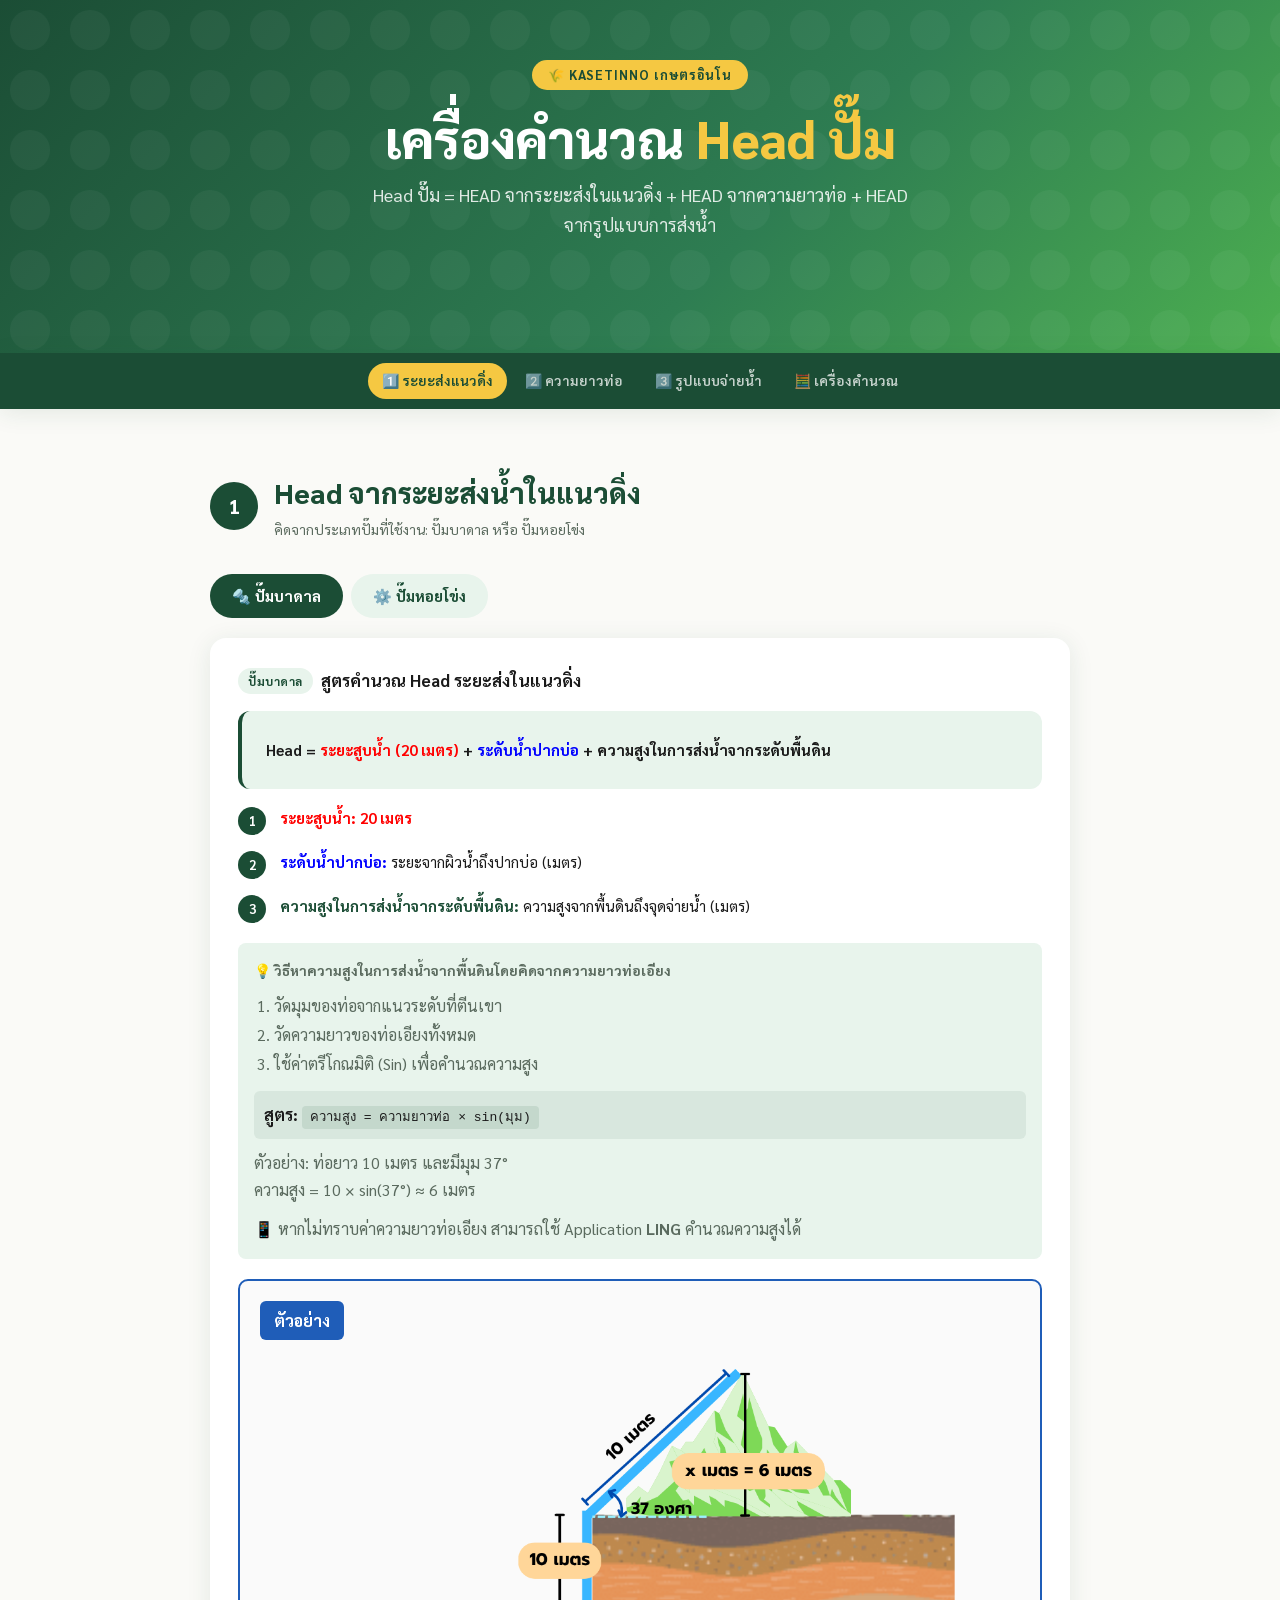
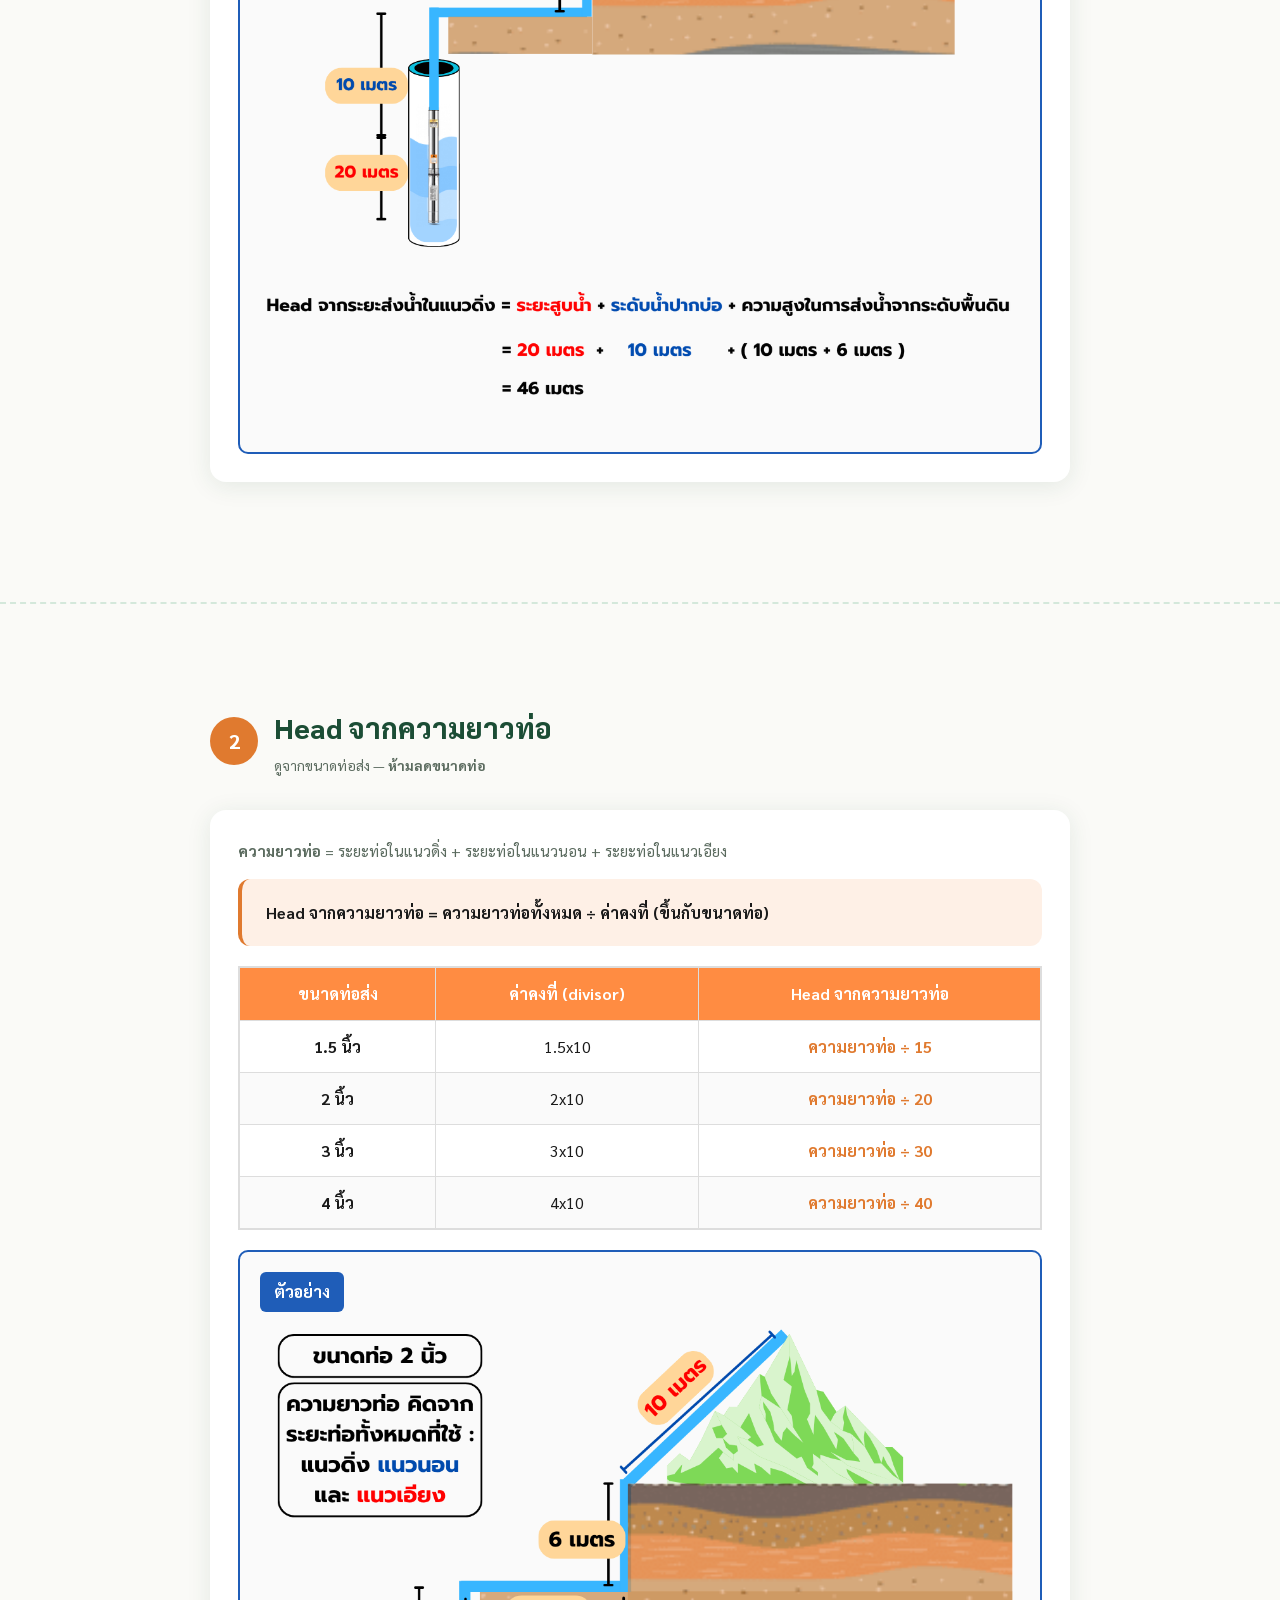
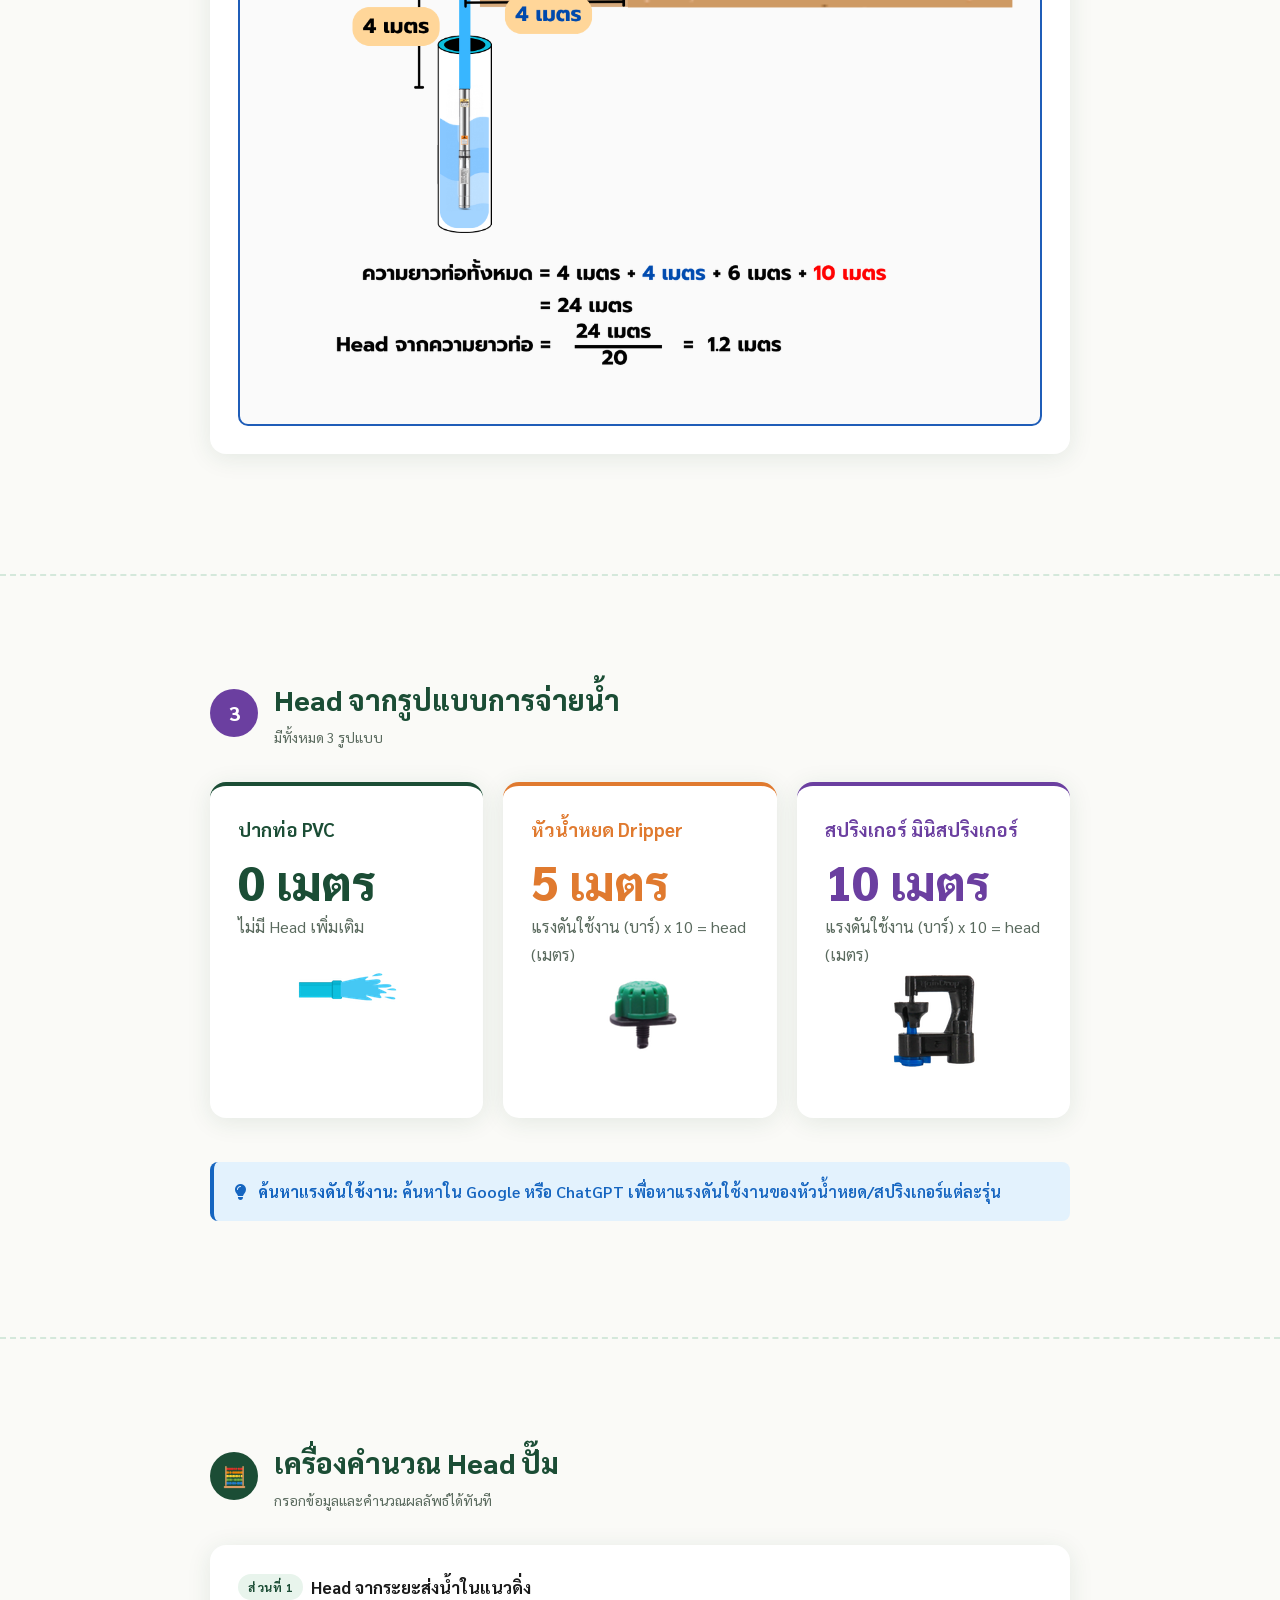
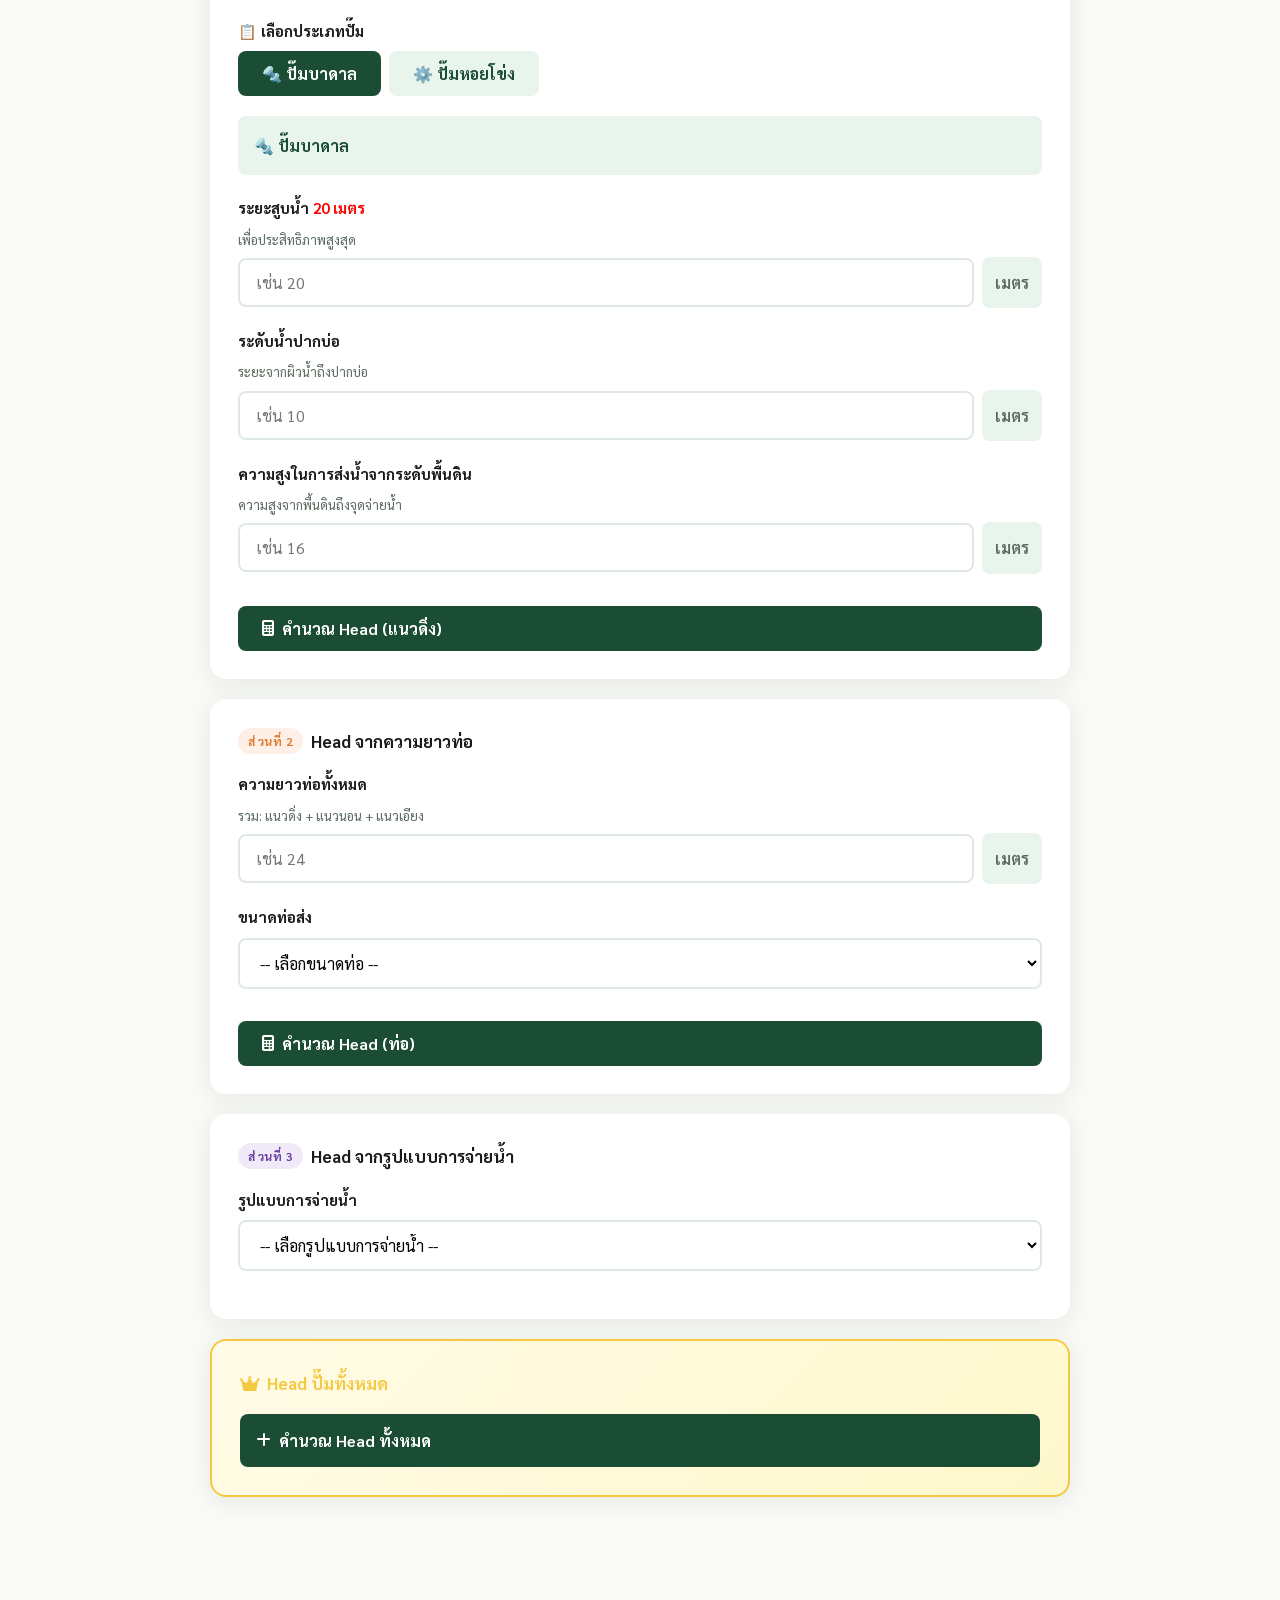
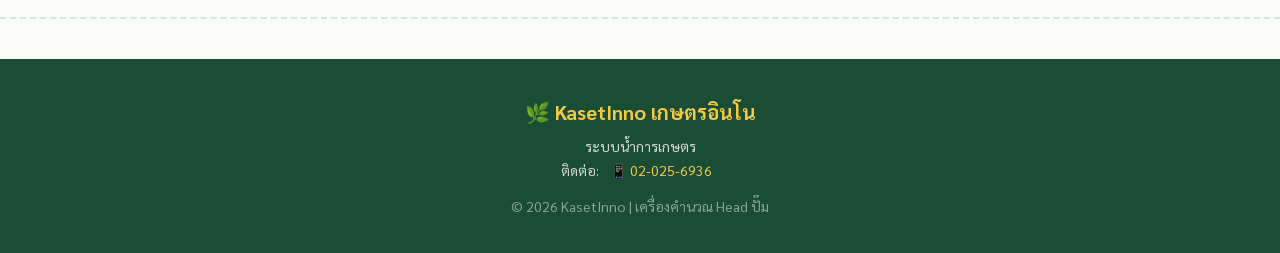
==== index.html @ b29a4514 "Summary" ====
<!DOCTYPE html>
<html lang="th">
<head>
    <meta charset="UTF-8">
    <meta name="viewport" content="width=device-width, initial-scale=1.0">
    <title>เครื่องคำนวณหา Head ปั๊ม | KasetInno</title>
    <link href="https://fonts.googleapis.com/css2?family=Sarabun:wght@300;400;600;700;800&display=swap" rel="stylesheet">
    <link rel="stylesheet" href="https://cdnjs.cloudflare.com/ajax/libs/font-awesome/6.4.0/css/all.min.css">
    <script src="https://cdnjs.cloudflare.com/ajax/libs/Chart.js/4.4.1/chart.umd.min.js"></script>
    <script>
// ── PUMP PERFORMANCE DATA (from Excel) ──
const PUMP_DATA = {
  // ── บาดาล (Borehole) ──
  "DC 1แรง 750W ใช้กับบ่อ 3 นิ้วขึ้นไป": {
    type: "borehole",
    price: 18600,
    power: "TC-3LDP5.5-65-72-750",
    po: "ท่อออก 1.5 นิ้ว",
    image: "./image/borehole/TC-3LDP5.5-65-72-750.png",
    panel: 2,
    box: 2,
    flow: [0.0, 1.5, 2.0, 2.8, 3.3, 3.7, 5.5],
    head: [65.0, 59.0, 55.0, 46.0, 41.0, 34.0, 0.0],
    parts: [
      { label: "ปั๊มน้ำบาดาล",       code: "KIISN-010100", qty: 1, unit: "เครื่อง", price: 7500 },
      { label: "แผงโซล่าเซลล์",       code: "KI0ZZ-00115",            qty: 2, unit: "แผง",    price: 3500 },
      { label: "กล่อง Control Box",    code: "KI0ZZ-00161",                qty: 1, unit: "กล่อง",  price: 4100 },
    ],
  },
  "DC 1.5แรง 1100W ใช้กับบ่อ 4 นิ้วขึ้นไป": {
    type: "borehole",
    price: 23100,
    power: "TC-4LDP15-55-72-1100",
    po: "ท่อออก 2 นิ้ว",
    image: "./image/borehole/TC-4LDP15-55-72-1100.png",
    panel: 3,
    box: 2,
    flow: [0.0, 1.8, 3.6, 5.2, 8.3, 10.0, 15.0],
    head: [55.0, 43.0, 37.0, 33.0, 25.0, 20.0, 0.0],
    parts: [
      { label: "ปั๊มน้ำบาดาล",       code: "KIISN-010102", qty: 1, unit: "เครื่อง", price: 8500 },
      { label: "แผงโซล่าเซลล์",       code: "KI0ZZ-00115",            qty: 3, unit: "แผง",    price: 3500 },
      { label: "กล่อง Control Box",    code: "KI0ZZ-00161",                qty: 1, unit: "กล่อง",  price: 4100 },
    ],
  },
  "DC 2แรง 1500W ใช้กับบ่อ 3 นิ้วขึ้นไป": {
    type: "borehole",
    price: 27100,
    power: "TC-3LDP7.5-78-110-1500",
    po: "ท่อออก 1.5 นิ้ว",
    image: "./image/borehole/TC-3LDP7.5-78-110-1500.png",
    panel: 4,
    box: 2,
    flow: [0.0, 3.0, 3.9, 4.8, 5.8, 7.0, 7.5],
    head: [78.0, 73.0, 68.0, 55.0, 39.0, 18.0, 0.0],
    parts: [
      { label: "ปั๊มน้ำบาดาล",       code: "KIISN-010101", qty: 1, unit: "เครื่อง", price: 9000 },
      { label: "แผงโซล่าเซลล์",       code: "KI0ZZ-00115",              qty: 4, unit: "แผง",    price: 3500 },
      { label: "กล่อง Control Box",    code: "KI0ZZ-00161",                  qty: 1, unit: "กล่อง",  price: 4100 },
    ],
  },
  "DC 2แรง 1500W ใช้กับบ่อ 4 นิ้วขึ้นไป": {
    type: "borehole",
    price: 27300,
    power: "TC-4LDP11.5-100-110-1500",
    po: "ท่อออก 2 นิ้ว",
    image: "./image/borehole/TC-4LDP11.5-100-110-1500.png",
    panel: 4,
    box: 2,
    flow: [0.0, 1.0, 2.0, 4.0, 6.0, 8.0, 9.5, 10.5, 11.5],
    head: [100.0, 96.0, 88.0, 72.0, 54.0, 34.0, 20.0, 9.0, 0.0],
    parts: [
      { label: "ปั๊มน้ำบาดาล",       code: "KIISN-010103", qty: 1, unit: "เครื่อง", price: 9200 },
      { label: "แผงโซล่าเซลล์",       code: "KI0ZZ-00115",               qty: 4, unit: "แผง",    price: 3500 },
      { label: "กล่อง Control Box",    code: "KI0ZZ-00161",                   qty: 1, unit: "กล่อง",  price: 4100 },
    ],
  },
  "AC/DC 1.5แรง 1100W ใช้กับบ่อ 4 นิ้วขึ้นไป": {
    type: "borehole",
    price: 30750,
    power: "TC-4LPY15-55-110-1100P",
    po: "ท่อออก 2 นิ้ว",
    image: "./image/borehole/TC-4LPY15-55-110-1100P.png",
    panel: 4,
    box: 3.5,
    flow: [0.0, 3.0, 6.0, 8.0, 9.0, 12.0, 15.0],
    head: [55.0, 46.0, 37.0, 31.0, 27.0, 15.0, 0.0],
    parts: [
      { label: "ปั๊มน้ำบาดาล",       code: "KIISN-010105", qty: 1, unit: "เครื่อง", price: 11500 },
      { label: "แผงโซล่าเซลล์",       code: "KI0ZZ-00115",              qty: 4, unit: "แผง",    price: 3500 },
      { label: "กล่อง Control Box",    code: "KI0ZZ-00162",             qty: 1, unit: "กล่อง",  price: 5250 },
    ],
  },
  "AC/DC 2แรง 1500W ใช้กับบ่อ 3 นิ้วขึ้นไป": {
    type: "borehole",
    price: 34000,
    power: "TC-3LPY7.5-78-150-1500P",
    po: "ท่อออก 1.5 นิ้ว",
    image: "./image/borehole/TC-3LPY7.5-78-150-1500P.png",
    panel: 5,
    box: 3.1,
    flow: [0.0, 2.0, 3.0, 4.0, 5.0, 6.0, 7.5],
    head: [78.0, 75.0, 73.0, 68.0, 58.0, 41.0, 0.0],
    parts: [
      { label: "ปั๊มน้ำบาดาล",       code: "KIISN-010104", qty: 1, unit: "เครื่อง", price: 11000 },
      { label: "แผงโซล่าเซลล์",       code: "KI0ZZ-00115",               qty: 5, unit: "แผง",    price: 3500 },
      { label: "กล่อง Control Box",    code: "KI0ZZ-00164",             qty: 1, unit: "กล่อง",  price: 5500 },
    ],
  },
  "AC/DC 2แรง 1500W ใช้กับบ่อ 4 นิ้วขึ้นไป": {
    type: "borehole",
    price: 35500,
    power: "TC-4LPY11.5-100-150-1500P",
    po: "ท่อออก 2 นิ้ว",
    image: "./image/borehole/TC-4LPY11.5-100-150-1500P.png",
    panel: 5,
    box: 3.1,
    flow: [0.0, 2.0, 4.0, 6.0, 8.0, 10.0, 11.5],
    head: [100.0, 90.0, 75.0, 59.0, 42.0, 22.0, 0.0],
    parts: [
      { label: "ปั๊มน้ำบาดาล",       code: "KIISN-010106", qty: 1, unit: "เครื่อง", price: 12500 },
      { label: "แผงโซล่าเซลล์",       code: "KI0ZZ-00115",                 qty: 5, unit: "แผง",    price: 3500 },
      { label: "กล่อง Control Box",    code: "KI0ZZ-00164",               qty: 1, unit: "กล่อง",  price: 5500 },
    ],
  },
  "AC/DC 3แรง 2200W ใช้กับบ่อ 4 นิ้วขึ้นไป": {
    type: "borehole",
    price: 48500,
    power: "TC-4LPY10-204-200-2200",
    po: "ท่อออก 2 นิ้ว",
    image: "./image/borehole/TC-4LPY10-204-200-2200.png",
    panel: 8,
    box: 3.1,
    flow: [0.0, 2.0, 4.0, 5.0, 6.0, 8.0, 10.0],
    head: [204.0, 163.0, 116.0, 102.0, 84.0, 47.0, 0.0],
    parts: [
      { label: "ปั๊มน้ำบาดาล",       code: "KIISN-010108", qty: 1, unit: "เครื่อง", price: 15000 },
      { label: "แผงโซล่าเซลล์",       code: "KI0ZZ-00115",              qty: 8, unit: "แผง",    price: 3500 },
      { label: "กล่อง Control Box",    code: "KI0ZZ-00164",            qty: 1, unit: "กล่อง",  price: 5500 },
    ],
  },
  "AC/DC 5.3แรง 4000W ใช้กับบ่อ 4 นิ้วขึ้นไป": {
    type: "borehole",
    price: 69200,
    power: "TC-4LPY15-175-500-4000",
    po: "ท่อออก 2 นิ้ว",
    image: "./image/borehole/TC-4LPY15-175-500-4000.png",
    panel: 12,
    box: 4,
    flow: [0.0, 4.0, 6.4, 8.5, 11.0, 12.5, 15.0],
    head: [175.0, 158.0, 142.0, 112.0, 86.0, 66.0, 0.0],
    parts: [
      { label: "ปั๊มน้ำบาดาล",       code: "KIISN-010109", qty: 1, unit: "เครื่อง", price: 21000 },
      { label: "แผงโซล่าเซลล์",       code: "KI0ZZ-00115",              qty: 12, unit: "แผง",   price: 3500 },
      { label: "กล่อง Control Box",    code: "KI0ZZ-00165",                  qty: 1,  unit: "กล่อง", price: 6200 },
    ],
  },
  "AC/DC 3แรง 2200W ใช้กับบ่อ 4 นิ้วขึ้นไป (2200P)": {
    type: "borehole",
    price: 47000,
    power: "TC-4LPY17-95-200-2200P",
    po: "ท่อออก 2 นิ้ว",
    image: "./image/borehole/TC-4LPY17-95-200-2200P.png",
    panel: 8,
    box: 3.1,
    flow: [0.0, 4.0, 6.0, 8.0, 12.0, 14.0, 17.0],
    head: [95.0, 78.0, 70.0, 59.0, 35.0, 22.0, 0.0],
    parts: [
      { label: "ปั๊มน้ำบาดาล",       code: "KIISN-010107", qty: 1, unit: "เครื่อง", price: 13500 },
      { label: "แผงโซล่าเซลล์",       code: "KI0ZZ-00115",              qty: 8, unit: "แผง",    price: 3500 },
      { label: "กล่อง Control Box",    code: "KI0ZZ-00164",            qty: 1, unit: "กล่อง",  price: 5500 },
    ],
  },
  "AC/DC 5.3แรง 4000W ใช้กับบ่อ 4 นิ้วขึ้นไป (4000-26)": {
    type: "borehole",
    price: 67200,
    power: "TC-4LPY26-86-500-4000",
    po: "ท่อออก 2 นิ้ว",
    image: "./image/borehole/TC-4LPY26-86-500-4000.png",
    panel: 12,
    box: 4,
    flow: [0.0, 4.0, 8.0, 12.0, 15.0, 21.0, 26.0],
    head: [86.0, 82.0, 78.0, 72.0, 60.0, 33.0, 0.0],
    parts: [
      { label: "ปั๊มน้ำบาดาล",       code: "KIISN-010110", qty: 1,  unit: "เครื่อง", price: 19000 },
      { label: "แผงโซล่าเซลล์",       code: "KI0ZZ-00115",             qty: 12, unit: "แผง",    price: 3500 },
      { label: "กล่อง Control Box",    code: "KI0ZZ-00165",                 qty: 1,  unit: "กล่อง",  price: 6200 },
    ],
  },
  "AC/DC 3แรง 2200W ใช้กับบ่อ 6 นิ้วขึ้นไป": {
    type: "borehole",
    price: 50500,
    power: "TC-6LPY38-55-200-2200",
    po: "ท่อออก 3 นิ้ว",
    image: "./image/borehole/TC-6LPY38-55-200-2200.png",
    panel: 8,
    box: 3.1,
    flow: [0.0, 5.0, 10.0, 15.0, 20.0, 25.0, 30.0, 35.0, 38.0],
    head: [55.0, 53.5, 50.0, 45.0, 39.0, 30.0, 20.0, 8.0, 0.0],
    parts: [
      { label: "ปั๊มน้ำบาดาล",       code: "KIISN-010111", qty: 1, unit: "เครื่อง", price: 17000 },
      { label: "แผงโซล่าเซลล์",       code: "KI0ZZ-00115",             qty: 8, unit: "แผง",    price: 3500 },
      { label: "กล่อง Control Box",    code: "KI0ZZ-00164",           qty: 1, unit: "กล่อง",  price: 5500 },
    ],
  },
  // ── หอยโข่ง (Centrifugal) ──
  "DC 1แรง 750W": {
    type: "centrifugal",
    price: 20600,
    power: "TC-AC21-14-72-750",
    po: "ท่อดูด/ท่อส่ง 2 นิ้ว",
    image: "./image/centri/TC-AC21-14-72-750.png",
    panel: 2,
    box: 2,
    flow: [0.0, 5.0, 8.0, 12.0, 16.0, 20.0, 21.0],
    head: [14.0, 12.0, 11.0, 10.0, 9.0, 7.0, 0.0],
    parts: [
      { label: "ปั๊มหอยโข่ง",        code: "KIISN-010200", qty: 1, unit: "เครื่อง", price: 9500 },
      { label: "แผงโซล่าเซลล์",       code: "KI0ZZ-00115",         qty: 2, unit: "แผง",    price: 3500 },
      { label: "กล่อง Control Box",    code: "KI0ZZ-00161",             qty: 1, unit: "กล่อง",  price: 4100 },
    ],
  },
  "DC 1.5แรง 1100W": {
    type: "centrifugal",
    price: 24600,
    power: "TC-AC26-15-72-1100",
    po: "ท่อดูด/ท่อส่ง 2 นิ้ว",
    image: "./image/centri/TC-AC26-15-72-1100.png",
    panel: 3,
    box: 2,
    flow: [0.0, 4.0, 8.0, 12.0, 16.0, 20.0, 23.0, 25.0, 26.0],
    head: [15.0, 14.0, 12.5, 10.5, 8.0, 5.0, 2.5, 0.8, 0.0],
    parts: [
      { label: "ปั๊มหอยโข่ง",        code: "KIISN-010201", qty: 1, unit: "เครื่อง", price: 10000 },
      { label: "แผงโซล่าเซลล์",       code: "KI0ZZ-00115",          qty: 3, unit: "แผง",    price: 3500 },
      { label: "กล่อง Control Box",    code: "KI0ZZ-00161",              qty: 1, unit: "กล่อง",  price: 4100 },
    ],
  },
  "DC 2แรง 1500W": {
    type: "centrifugal",
    price: 29100,
    power: "TC-AC48-17-110-1500",
    po: "ท่อดูด/ท่อส่ง 3 นิ้ว",
    image: "./image/centri/TC-AC48-17-110-1500.png",
    panel: 4,
    box: 2,
    flow: [0.0, 9.0, 20.0, 30.0, 40.0, 44.0, 48.0],
    head: [17.0, 16.0, 13.0, 11.0, 8.0, 3.0, 0.0],
    parts: [
      { label: "ปั๊มหอยโข่ง",        code: "KIISN-010202", qty: 1, unit: "เครื่อง", price: 11000 },
      { label: "แผงโซล่าเซลล์",       code: "KI0ZZ-00115",           qty: 4, unit: "แผง",    price: 3500 },
      { label: "กล่อง Control Box",    code: "KI0ZZ-00161",               qty: 1, unit: "กล่อง",  price: 4100 },
    ],
  },
  "AC/DC 1แรง 750W": {
    type: "centrifugal",
    price: 27750,
    power: "TC-AC21-14-110-750-AD",
    po: "ท่อดูด/ท่อส่ง 2 นิ้ว",
    image: "./image/centri/TC-AC21-14-110-750-AD.png",
    panel: 3,
    box: 3.5,
    flow: [0.0, 6.0, 13.0, 15.0, 18.0, 20.0, 21.0],
    head: [14.0, 13.0, 12.0, 10.0, 8.0, 6.0, 0.0],
    parts: [
      { label: "ปั๊มหอยโข่ง",        code: "KIISN-010203", qty: 1, unit: "เครื่อง", price: 12000 },
      { label: "แผงโซล่าเซลล์",       code: "KI0ZZ-00115",             qty: 3, unit: "แผง",    price: 3500 },
      { label: "กล่อง Control Box",    code: "KI0ZZ-00162",            qty: 1, unit: "กล่อง",  price: 5250 },
    ],
  },
  "AC/DC 1.5แรง 1100W": {
    type: "centrifugal",
    price: 32250,
    power: "TC-AC30-16-110-1100-AD",
    po: "ท่อดูด/ท่อส่ง 2 นิ้ว",
    image: "./image/centri/TC-AC30-16-110-1100-AD.png",
    panel: 4,
    box: 3.5,
    flow: [0.0, 6.0, 9.0, 12.0, 18.0, 24.0, 30.0],
    head: [16.0, 15.0, 14.0, 13.0, 12.0, 8.0, 2.5],
    parts: [
      { label: "ปั๊มหอยโข่ง",        code: "KIISN-010204", qty: 1, unit: "เครื่อง", price: 13000 },
      { label: "แผงโซล่าเซลล์",       code: "KI0ZZ-00115",              qty: 4, unit: "แผง",    price: 3500 },
      { label: "กล่อง Control Box",    code: "KI0ZZ-00162",             qty: 1, unit: "กล่อง",  price: 5250 },
    ],
  },
  "AC/DC 2แรง 1500W": {
    type: "centrifugal",
    price: 36500,
    power: "TC-AC56-17-150-1500-AD",
    po: "ท่อดูด/ท่อส่ง 3 นิ้ว",
    image: "./image/centri/TC-AC56-17-110-1500-AD.png",
    panel: 5,
    box: 3.1,
    flow: [0.0, 10.0, 20.0, 30.0, 40.0, 50.0, 56.0],
    head: [17.0, 16.0, 13.5, 11.0, 8.8, 6.0, 0.0],
    parts: [
      { label: "ปั๊มหอยโข่ง",        code: "KIISN-010205", qty: 1, unit: "เครื่อง", price: 13500 },
      { label: "แผงโซล่าเซลล์",       code: "KI0ZZ-00115",              qty: 5, unit: "แผง",    price: 3500 },
      { label: "กล่อง Control Box",    code: "KI0ZZ-00164",            qty: 1, unit: "กล่อง",  price: 5500 },
    ],
  },
};

</script>
    <script>
// Helper: map numeric box value to display label
function boxLabel(val) {
  if (val === 3.5) return "3 (PV 5 เมตร)";
  if (val === 3.1) return "3 (PV 10 เมตร)";
  return String(val);
}

// State management
let state = {
  pumpType: "borehole",
  verticalHead: 0,
  pipeHead: 0,
  deliveryHead: 0,
  deliveryType: "",
};

// Switch pump type function
function switchPump(type, btn) {
  document
    .querySelectorAll(".pump-content")
    .forEach((el) => el.classList.remove("active"));
  document
    .querySelectorAll(".pump-tab")
    .forEach((el) => el.classList.remove("active"));
  document.getElementById("pump-" + type).classList.add("active");
  btn.classList.add("active");
}

// Select pump type for calculator
function selectPumpType(type) {
  state.pumpType = type;

  // Update button states
  if (type === "borehole") {
    document.getElementById("btn-borehole").classList.add("btn-primary");
    document.getElementById("btn-borehole").classList.remove("btn-secondary");
    document.getElementById("btn-centrifugal").classList.remove("btn-primary");
    document.getElementById("btn-centrifugal").classList.add("btn-secondary");
    document.getElementById("calc-borehole").classList.add("active");
    document.getElementById("calc-centrifugal").classList.remove("active");
  } else {
    document.getElementById("btn-centrifugal").classList.add("btn-primary");
    document
      .getElementById("btn-centrifugal")
      .classList.remove("btn-secondary");
    document.getElementById("btn-borehole").classList.remove("btn-primary");
    document.getElementById("btn-borehole").classList.add("btn-secondary");
    document.getElementById("calc-centrifugal").classList.add("active");
    document.getElementById("calc-borehole").classList.remove("active");
  }
}

// Calculate borehole head
function calculateBorehead() {
  const depth = parseFloat(document.getElementById("bore-depth").value) || 0;
  const waterLevel =
    parseFloat(document.getElementById("bore-water-level").value) || 0;
  const deliveryHeight =
    parseFloat(document.getElementById("bore-delivery-height").value) || 0;

  const head = depth + waterLevel + deliveryHeight;
  state.verticalHead = head;

  document.getElementById("bore-result").style.display = "block";
  document.getElementById("bore-result-value").textContent = head.toFixed(2);
  document.getElementById("bore-calc-show").innerHTML =
    `<span class="fval">${depth}</span> + <span class="fval">${waterLevel}</span> + <span class="fval">${deliveryHeight}</span> = <span class="fval result">${head.toFixed(2)} ม.</span>`;

  scrollToElement("bore-result");
}

// Calculate centrifugal head
function calculateCenthead() {
  const suctionDepth =
    parseFloat(document.getElementById("cent-suction-depth").value) || 0;
  const deliveryHeight =
    parseFloat(document.getElementById("cent-delivery-height").value) || 0;

  const head = suctionDepth + deliveryHeight;
  state.verticalHead = head;

  document.getElementById("cent-result").style.display = "block";
  document.getElementById("cent-result-value").textContent = head.toFixed(2);
  document.getElementById("cent-calc-show").innerHTML =
    `<span class="fval">${suctionDepth}</span> + <span class="fval">${deliveryHeight}</span> = <span class="fval result">${head.toFixed(2)} ม.</span>`;

  scrollToElement("cent-result");
}

// Calculate pipe head
function calculatePipeHead() {
  const length = parseFloat(document.getElementById("pipe-length").value) || 0;
  const size = document.getElementById("pipe-size").value;

  if (!size) {
    alert("⚠️ โปรดเลือกขนาดท่อก่อน");
    return;
  }

  const divisors = { 1.5: 15, 2: 20, 3: 30, 4: 40 };
  const divisor = divisors[size];
  const head = length / divisor;
  state.pipeHead = head;

  document.getElementById("pipe-result").style.display = "block";
  document.getElementById("pipe-result-value").textContent = head.toFixed(2);
  document.getElementById("pipe-calc-show").innerHTML =
    `<span class="fval orange">${length}</span> ÷ <span class="fval orange">${divisor}</span> = <span class="fval result orange">${head.toFixed(2)} ม.</span>`;

  scrollToElement("pipe-result");
}

// Update delivery head input visibility
function updateDeliveryHead() {
  const type = document.getElementById("delivery-type").value;
  const input = document.getElementById("pressure-input");
  const result = document.getElementById("delivery-result");

  state.deliveryType = type;

  if (type === "0") {
    state.deliveryHead = 0;
    input.style.display = "none";
    result.style.display = "none";
  } else if (type === "manual" || type === "sprinkler") {
    input.style.display = "block";
    result.style.display = "none";
  }
}

// Calculate delivery head
function calculateDeliveryHead() {
  const pressure =
    parseFloat(document.getElementById("delivery-pressure").value) || 0;
  const head = pressure * 10;
  state.deliveryHead = head;

  document.getElementById("delivery-result").style.display = "block";
  document.getElementById("delivery-result-value").textContent =
    head.toFixed(2);
  document.getElementById("delivery-calc-show").innerHTML =
    `<span class="fval purple">${pressure}</span> บาร์ × <span class="fval purple">10</span> = <span class="fval result purple">${head.toFixed(2)} ม.</span>`;

  scrollToElement("delivery-result");
}

// Calculate total head
function calculateTotalHead() {
  const vertical = state.verticalHead || 0;
  const pipe = state.pipeHead || 0;
  const delivery = state.deliveryHead || 0;
  const total = vertical + pipe + delivery;
  const recommended = (total * 1.43).toFixed(2); // 70% rule

  document.getElementById("total-result").style.display = "block";
  document.getElementById("summary-vertical").textContent =
    vertical.toFixed(2) + " ม.";
  document.getElementById("summary-pipe").textContent = pipe.toFixed(2) + " ม.";
  document.getElementById("summary-delivery").textContent =
    delivery.toFixed(2) + " ม.";
  document.getElementById("summary-total").textContent = total.toFixed(2);
  document.getElementById("recommended-head").textContent = recommended;

  renderPumpCards(total);
  document.getElementById("pump-select-card").style.display = "block";
  scrollToElement("total-result");
}

// Render pump selection cards — only show pumps matching the selected type AND whose Head Max >= totalHead
function renderPumpCards(totalHead) {
  const grid = document.getElementById("pump-cards-grid");
  grid.innerHTML = "";

  // Hide chart and result until a card is picked
  document.getElementById("pump-curve-canvas-wrapper").style.display = "none";
  document.getElementById("pump-flow-result").style.display = "none";
  document.getElementById("pump-info-panel").style.display = "none";
  if (pumpChart) {
    pumpChart.destroy();
    pumpChart = null;
  }
  state.selectedPump = null;

  const activeType = state.pumpType; // 'borehole' or 'centrifugal'
  const typeLabel =
    activeType === "borehole" ? "🔩 ปั๊มบาดาล" : "⚙️ ปั๊มหอยโข่ง";



  let count = 0;
  Object.entries(PUMP_DATA).forEach(([name, data]) => {
    if (data.type !== activeType) return; // wrong pump type — skip
    const maxHead = Math.max(...data.head);
    if (maxHead < totalHead) return; // can't handle the head — skip

    const maxFlow = Math.max(...data.flow);
    const estimatedFlow = getFlowAtHead(name, totalHead);
    const price = data.price;
    const power = data.power;
    const po = data.po;
    count++;

    const card = document.createElement("div");
    card.className = "pump-model-card";
    card.dataset.pump = name;
    card.innerHTML = `
                    <img class="pump-card-img" src="${data.image}" alt="${name}" onerror="this.src='data:image/svg+xml,%3Csvg xmlns=\'http://www.w3.org/2000/svg\' width=\'100\' height=\'80\'%3E%3Crect fill=\'%23f5f9f6\' width=\'100%25\' height=\'100%25\'/%3E%3Ctext x=\'50%25\' y=\'55%25\' text-anchor=\'middle\' fill=\'%23aaa\' font-size=\'11\'%3Eไม่พบรูป%3C/text%3E%3C/svg%3E'">
                    <div class="pump-card-name">${name}</div>
                    <div class="pump-card-stats">
                        <div class="pump-card-stat">
                            <span>รหัส</span>
                            <strong>${power}</strong>
                        </div>
                        <div class="pump-card-stat">
                            <span>รูปแบบท่อ</span>
                            <strong>${po}</strong>
                        </div>
                        <div class="pump-card-stat">
                            <span>แผงโซล่าเซลล์</span>
                            <strong>${data.panel} แผง</strong>
                        </div>
                        <div class="pump-card-stat">
                            <span>กล่อง Control Box</span>
                            <strong>เบอร์ ${boxLabel(data.box)}</strong>
                        </div>
                    </div>
                    <div class="pump-card-flow-badge">
                        ≈ ${estimatedFlow !== null ? estimatedFlow.toFixed(2) + " ม³(คิว)/ชม" : "-"}
                    </div>
                    <div class="pump-card-flow-badge-orange">
                        ${Number(price).toLocaleString('en-US')} บาท
                    </div>
                `;
    card.addEventListener("click", () => selectPumpCard(name, card));
    grid.appendChild(card);
  });

  if (count === 0) {
    const warn = document.createElement("p");
    warn.style.cssText =
      "color:var(--orange);font-weight:700;font-size:14px;grid-column:1/-1;";
    warn.textContent = `⚠️ ไม่มีปั๊ม${typeLabel}ในรายการที่รองรับ Head ${totalHead.toFixed(1)} เมตรได้`;
    grid.appendChild(warn);
  }
}

// Scroll helper
function scrollToElement(id) {
  setTimeout(() => {
    document
      .getElementById(id)
      .scrollIntoView({ behavior: "smooth", block: "center" });
  }, 100);
}

// Sticky nav highlighting
window.addEventListener("scroll", () => {
  const sections = ["part1", "part2", "part3", "calculator"];
  let currentSection = sections[0];

  sections.forEach((section) => {
    const elem = document.getElementById(section);
    if (elem && window.scrollY >= elem.offsetTop - 200) {
      currentSection = section;
    }
  });

  document.querySelectorAll(".nav-link").forEach((link) => {
    link.classList.remove("active");
    if (link.dataset.section === currentSection) {
      link.classList.add("active");
    }
  });
});

// Initialize
document.addEventListener("DOMContentLoaded", () => {
  selectPumpType("borehole");
});

// ── PUMP CURVE LOGIC ──
let pumpChart = null;

// Linear interpolation between two points
function interpolate(x0, y0, x1, y1, x) {
  if (x1 === x0) return y0;
  return y0 + ((y1 - y0) * (x - x0)) / (x1 - x0);
}

// Given a head value, find the corresponding flow on the pump curve
function getFlowAtHead(pumpName, targetHead) {
  const data = PUMP_DATA[pumpName];
  if (!data) return null;
  const heads = data.head;
  const flows = data.flow;
  const maxHead = Math.max(...heads);
  if (targetHead > maxHead) return null;
  if (targetHead <= 0) return Math.max(...flows);
  for (let i = 0; i < heads.length - 1; i++) {
    const h0 = heads[i],
      h1 = heads[i + 1];
    if (targetHead <= h0 && targetHead >= h1) {
      return interpolate(h0, flows[i], h1, flows[i + 1], targetHead);
    }
  }
  return null;
}

// Generate smooth curve points
function generateCurvePoints(pumpName, steps) {
  const data = PUMP_DATA[pumpName];
  const flows = data.flow,
    heads = data.head;
  const maxFlow = Math.max(...flows);
  const pts = [];
  for (let i = 0; i <= steps; i++) {
    const f = (maxFlow / steps) * i;
    for (let j = 0; j < flows.length - 1; j++) {
      if (f >= flows[j] && f <= flows[j + 1]) {
        const h = interpolate(
          flows[j],
          heads[j],
          flows[j + 1],
          heads[j + 1],
          f,
        );
        pts.push({ x: parseFloat(f.toFixed(3)), y: parseFloat(h.toFixed(2)) });
        break;
      }
    }
  }
  return pts;
}

// Handle card click — highlight selected card and draw chart
function selectPumpCard(pumpName, cardEl) {
  document
    .querySelectorAll(".pump-model-card")
    .forEach((c) => c.classList.remove("selected"));
  cardEl.classList.add("selected");
  state.selectedPump = pumpName;
  drawPumpCurve(pumpName);
  updatePumpInfoPanel(pumpName);
  setTimeout(() => {
    document
      .getElementById("pump-curve-canvas-wrapper")
      .scrollIntoView({ behavior: "smooth", block: "center" });
  }, 150);
}

// Pump type descriptions and images
const PUMP_TYPE_INFO = {
  borehole: {
    label: "🔩 ปั๊มบาดาล",
    badgeClass: "borehole",
    images: [
      "./image/borehole/borehole_ex.png",
      "./image/borehole/borehole_ex2.png",
    ],
    desc: `ปั๊มบาดาลเป็นปั๊มแบบจุ่มน้ำ (Submersible Pump) ออกแบบมาสำหรับสูบน้ำจากบ่อบาดาลหรือบ่อลึก ทำงานใต้น้ำได้โดยตรง มีประสิทธิภาพสูงและทนทานต่อสภาวะใต้ดิน เหมาะสำหรับระบบน้ำเกษตร ประปาหมู่บ้าน และการส่งน้ำระยะไกลในแนวดิ่ง`,
  },
  centrifugal: {
    label: "⚙️ ปั๊มหอยโข่ง",
    badgeClass: "centrifugal",
    images: [
      "./image/centri/centri_ex.png",
      "./image/centri/centri_ex2.png",
    ],
    desc: `ปั๊มหอยโข่ง (Centrifugal Pump) ทำงานด้วยแรงหมุนเวียน เหมาะสำหรับแหล่งน้ำผิวดิน เช่น สระ คลอง หรือถังเก็บน้ำ ติดตั้งง่าย บำรุงรักษาสะดวก เหมาะกับงานส่งน้ำปริมาณมากในระยะทางไม่ไกลมาก`,
  },
};

// Update pump info panel
function updatePumpInfoPanel(pumpName) {
  const data = PUMP_DATA[pumpName];
  if (!data) return;

  const typeInfo = PUMP_TYPE_INFO[data.type];
  const maxHead = Math.max(...data.head).toFixed(0);
  const maxFlow = Math.max(...data.flow).toFixed(1);
  const totalHead = (
    (state.verticalHead || 0) +
    (state.pipeHead || 0) +
    (state.deliveryHead || 0)
  );
  const estimatedFlow = getFlowAtHead(pumpName, totalHead);

  // Image
  const imgEl = document.getElementById("pump-info-img");
  imgEl.src = data.image;
  imgEl.alt = pumpName;

  // Name
  document.getElementById("pump-info-name").textContent = pumpName;

  // Badges
  document.getElementById("pump-info-type-badge").innerHTML =
    `<span class="pump-info-badge ${typeInfo.badgeClass}">${typeInfo.label}</span>` +
    `<span class="pump-info-badge" style="background:#fff7e0;color:#b8860b;border:1.5px solid #e0c040;">฿${Number(data.price).toLocaleString("en-US")} บาท</span>`;

  // Performance table rows
  const rows = [
    ["รหัสสินค้าหลัก", data.power],
    ["รูปแบบท่อ", data.po],
    ["Head สูงสุด", `${maxHead} เมตร`],
    ["อัตราการไหลสูงสุด", `${maxFlow} ม³/ชม`],
    ["อัตราการไหล ณ Head ที่คำนวณ",
      estimatedFlow !== null
        ? `${estimatedFlow.toFixed(2)} ม³/ชม ≈ ${((estimatedFlow * 1000) / 60).toFixed(0)} ลิตร/นาที`
        : "เกิน Head Max"
    ],
  ];
  const tbody = document.getElementById("pump-info-table-body");
  tbody.innerHTML = rows
    .map(([label, val]) => `<tr><td>${label}</td><td>${val}</td></tr>`)
    .join("");

  // Parts breakdown
  const parts = data.parts || [];
  const partsTotal = parts.reduce((s, p) => s + (p.price * p.qty), 0);
  const partsGrid = document.getElementById("pump-parts-grid");
  partsGrid.innerHTML = parts.map(p => `
    <div class="part-item">
      <div class="part-item-label">${p.label}</div>
      <div class="part-item-code">${p.code}</div>
      <div class="part-item-meta">
        <span class="part-item-qty">จำนวน ${p.qty} ${p.unit}</span>
        <span class="part-item-price">${p.price ? "฿" + (p.price * p.qty).toLocaleString("en-US") : "—"}</span>
      </div>
    </div>
  `).join("");

  // Parts total row
  const partsTotalEl = document.getElementById("pump-parts-total");
  partsTotalEl.textContent = partsTotal > 0
    ? "฿" + partsTotal.toLocaleString("en-US")
    : "฿" + Number(data.price).toLocaleString("en-US");

  // Description
  document.getElementById("pump-info-desc").textContent = typeInfo.desc;

  // Show panel
  const panel = document.getElementById("pump-info-panel");
  panel.style.display = "block";
  setTimeout(() => {
    panel.scrollIntoView({ behavior: "smooth", block: "nearest" });
  }, 200);
}

function drawPumpCurve(pumpName) {
  if (!pumpName) return;
  const canvasWrapper = document.getElementById("pump-curve-canvas-wrapper");
  const flowResult = document.getElementById("pump-flow-result");
  const flowLabel = document.getElementById("pump-flow-label");
  const flowValue = document.getElementById("pump-flow-value");
  const flowUnit = document.getElementById("pump-flow-unit");

  const totalHead =
    (state.verticalHead || 0) +
    (state.pipeHead || 0) +
    (state.deliveryHead || 0);
  const data = PUMP_DATA[pumpName];
  const maxHead = Math.max(...data.head);
  const maxFlow = Math.max(...data.flow);

  const curvePoints = generateCurvePoints(pumpName, 120);
  const headLinePoints = [
    { x: 0, y: totalHead },
    { x: maxFlow, y: totalHead },
  ];
  const estimatedFlow = getFlowAtHead(pumpName, totalHead);
  const intersectionDataset =
    estimatedFlow !== null
      ? [
          {
            x: parseFloat(estimatedFlow.toFixed(2)),
            y: parseFloat(totalHead.toFixed(2)),
          },
        ]
      : [];

  canvasWrapper.style.display = "block";
  if (pumpChart) {
    pumpChart.destroy();
    pumpChart = null;
  }

  const ctx = document.getElementById("pumpCurveChart").getContext("2d");
  pumpChart = new Chart(ctx, {
    type: "scatter",
    data: {
      datasets: [
        {
          label: "เส้นโค้งประสิทธิภาพปั๊ม",
          data: curvePoints,
          type: "line",
          borderColor: "#1B4D35",
          backgroundColor: "rgba(27,77,53,0.08)",
          borderWidth: 3,
          fill: true,
          tension: 0.35,
          pointRadius: 0,
          order: 3,
        },
        {
          label: "Head ที่ต้องการ (" + totalHead.toFixed(1) + " ม.)",
          data: headLinePoints,
          type: "line",
          borderColor: "#E07A2F",
          borderWidth: 2,
          borderDash: [8, 4],
          pointRadius: 0,
          fill: false,
          tension: 0,
          order: 2,
        },
        {
          label: "จุดทำงาน",
          data: intersectionDataset,
          type: "scatter",
          backgroundColor: "#F5C842",
          borderColor: "#1B4D35",
          borderWidth: 2,
          pointRadius: 8,
          pointHoverRadius: 10,
          order: 1,
        },
      ],
    },
    options: {
      responsive: true,
      interaction: { mode: "nearest", intersect: false },
      plugins: {
        legend: { display: false },
        tooltip: {
          callbacks: {
            label: (ctx) =>
              `อัตราการไหล: ${ctx.parsed.x.toFixed(2)} ม³/ชม.  |  Head: ${ctx.parsed.y.toFixed(1)} ม.`,
          },
        },
        title: {
          display: true,
          text: "กราฟประสิทธิภาพ: " + pumpName,
          font: { family: "Sarabun", size: 14, weight: "700" },
          color: "#1B4D35",
          padding: { bottom: 12 },
        },
      },
      scales: {
        x: {
          title: {
            display: true,
            text: "อัตราการไหล (ม³/ชั่วโมง)",
            font: { family: "Sarabun", size: 13 },
            color: "#5A6A5E",
          },
          min: 0,
          grid: { color: "rgba(0,0,0,0.05)" },
        },
        y: {
          title: {
            display: true,
            text: "หัวน้ำ / Head (เมตร)",
            font: { family: "Sarabun", size: 13 },
            color: "#5A6A5E",
          },
          min: 0,
          grid: { color: "rgba(0,0,0,0.05)" },
        },
      },
    },
  });

  flowResult.style.display = "block";
  if (estimatedFlow !== null) {
    flowResult.className = "pump-flow-result ok";
    flowLabel.textContent =
      "✅ อัตราการไหลที่ Head " + totalHead.toFixed(1) + " เมตร รูปแบบการจ่ายน้ำ ปากท่อ PVC";
    flowValue.textContent = estimatedFlow.toFixed(2) + " ม³/ชม.";
    flowUnit.textContent =
      "≈ " + ((estimatedFlow * 1000) / 60).toFixed(0) + " ลิตร/นาที";
    // Show zone calculator and seed the flow value
    state.pumpFlow = estimatedFlow;
    showZoneCalc();
  } else {
    flowResult.className = "pump-flow-result warn";
    flowLabel.textContent = "⚠️ Head สูงเกินขีดจำกัดของปั๊มรุ่นนี้";
    flowValue.textContent = "Head Max: " + maxHead.toFixed(0) + " ม.";
    flowUnit.textContent = "กรุณาเลือกปั๊มรุ่นอื่น";
    document.getElementById("zone-calc-section").classList.remove("active");
  }
}
// ── ZONE / DISTRIBUTION CALCULATOR ──

function showZoneCalc() {
  const section = document.getElementById("zone-calc-section");
  section.classList.add("active");
  calcDripperZone();
  calcSprinklerZone();
}

function switchZoneTab(tab, btn) {
  document
    .querySelectorAll(".zone-tab")
    .forEach((t) => t.classList.remove("active"));
  document
    .querySelectorAll(".zone-tab-content")
    .forEach((t) => t.classList.remove("active"));
  btn.classList.add("active");
  document.getElementById("zone-tab-" + tab).classList.add("active");
}

function calcDripperZone() {
  const flow = state.pumpFlow || 0;
  const raiPerPump = flow / 6;

  const raiRes = document.getElementById("dripper-rai-result");
  raiRes.style.display = "block";
  raiRes.innerHTML = `ปั๊มนี้รองรับได้ประมาณ <strong>${raiPerPump.toFixed(2)} ไร่</strong> ต่อการทำงาน 1 รอบ`;

  const totalRai = parseFloat(
    document.getElementById("dripper-total-rai").value,
  );
  const zoneBox = document.getElementById("dripper-zone-result");
  const zoneVal = document.getElementById("dripper-zone-value");
  const zoneNote = document.getElementById("dripper-zone-note");

  if (!totalRai || totalRai <= 0 || raiPerPump <= 0) {
    zoneBox.style.display = "none";
    return;
  }

  const zonesRounded = Math.ceil(totalRai / raiPerPump);
  zoneBox.style.display = "block";
  zoneVal.textContent = zonesRounded;
  if (zonesRounded <= 1) {
    zoneNote.textContent = `✅ ปั๊มรองรับพื้นที่ทั้งหมดได้ในรอบเดียว (${totalRai} ไร่ ≤ ${raiPerPump.toFixed(2)} ไร่/รอบ)`;
  } else {
    zoneNote.textContent = `แบ่งเป็น ${zonesRounded} โซน — รดน้ำโซนละ ${(totalRai / zonesRounded).toFixed(2)} ไร่ต่อรอบ เพื่อประสิทธิภาพสูงสุด`;
  }
}

function calcSprinklerZone() {
  const flow = state.pumpFlow || 0;
  const lph = parseFloat(document.getElementById("sprinkler-lph").value);

  const cmsRes = document.getElementById("sprinkler-cms-result");
  const headsRes = document.getElementById("sprinkler-heads-result");
  const zoneBox = document.getElementById("sprinkler-zone-result");

  if (!lph || lph <= 0) {
    cmsRes.style.display = "none";
    headsRes.style.display = "none";
    zoneBox.style.display = "none";
    return;
  }

  const flowPerHead = lph / 1000;
  cmsRes.style.display = "block";
  cmsRes.innerHTML = `${lph} L/H = <strong>${flowPerHead.toFixed(4)} คิว/ชม</strong> ต่อหัว`;

  const headsPerPump = flowPerHead > 0 ? Math.floor(flow / flowPerHead) : 0;
  headsRes.style.display = "block";
  headsRes.innerHTML = `ปั๊มนี้รองรับได้ประมาณ <strong>${headsPerPump} หัว</strong> ต่อการทำงาน 1 รอบ`;

  const totalHeads = parseFloat(
    document.getElementById("sprinkler-total-heads").value,
  );
  if (!totalHeads || totalHeads <= 0 || headsPerPump <= 0) {
    zoneBox.style.display = "none";
    return;
  }

  const zonesRounded = Math.ceil(totalHeads / headsPerPump);
  const zoneVal = document.getElementById("sprinkler-zone-value");
  const zoneNote = document.getElementById("sprinkler-zone-note");

  zoneBox.style.display = "block";
  zoneVal.textContent = zonesRounded;
  if (zonesRounded <= 1) {
    zoneNote.textContent = `✅ ปั๊มรองรับหัวสปริงเกอร์ทั้งหมดได้ในรอบเดียว (${totalHeads} หัว ≤ ${headsPerPump} หัว/รอบ)`;
  } else {
    zoneNote.textContent = `แบ่งเป็น ${zonesRounded} โซน — โซนละ ~${Math.ceil(totalHeads / zonesRounded)} หัวต่อรอบ เพื่อประสิทธิภาพสูงสุด`;
  }
}

</script>
    <style>
*,
*::before,
*::after {
  box-sizing: border-box;
  margin: 0;
  padding: 0;
}

:root {
  --green-dark: #1b4d35;
  --green-mid: #2e7d52;
  --green-light: #e8f4ec;
  --gold: #f5c842;
  --orange: #e07a2f;
  --purple: #6b3fa0;
  --purple-light: #f0eaf8;
  --bg: #fafaf7;
  --card-bg: #ffffff;
  --text: #1a1a1a;
  --text-muted: #5a6a5e;
  --radius: 16px;
  --shadow: 0 4px 24px rgba(27, 77, 53, 0.1);
  --shadow-lg: 0 8px 40px rgba(27, 77, 53, 0.15);
}

html {
  scroll-behavior: smooth;
}

body {
  font-family: "Sarabun", sans-serif;
  background: var(--bg);
  color: var(--text);
  line-height: 1.7;
}

/* ── HERO ── */
.hero {
  background: linear-gradient(
    135deg,
    var(--green-dark) 0%,
    var(--green-mid) 60%,
    #4caf50 100%
  );
  color: #fff;
  padding: 60px 24px 80px;
  text-align: center;
  position: relative;
  overflow: hidden;
}

.hero::before {
  content: "";
  position: absolute;
  inset: 0;
  background: url("data:image/svg+xml,%3Csvg width='60' height='60' viewBox='0 0 60 60' xmlns='http://www.w3.org/2000/svg'%3E%3Cg fill='none' fill-rule='evenodd'%3E%3Cg fill='%23ffffff' fill-opacity='0.04'%3E%3Ccircle cx='30' cy='30' r='20'/%3E%3C/g%3E%3C/g%3E%3C/svg%3E")
    repeat;
}

.hero-badge {
  display: inline-block;
  background: var(--gold);
  color: var(--green-dark);
  font-weight: 700;
  font-size: 13px;
  letter-spacing: 1px;
  padding: 4px 16px;
  border-radius: 99px;
  margin-bottom: 18px;
  text-transform: uppercase;
  position: relative;
  z-index: 1;
}

.hero h1 {
  font-size: clamp(28px, 6vw, 52px);
  font-weight: 800;
  line-height: 1.15;
  margin-bottom: 12px;
  position: relative;
  z-index: 1;
}

.hero h1 span {
  color: var(--gold);
}

.hero p {
  font-size: 18px;
  opacity: 0.85;
  max-width: 540px;
  margin: 0 auto 32px;
  position: relative;
  z-index: 1;
}

/* ── STICKY NAV ── */
.sticky-nav {
  position: sticky;
  top: 0;
  background: var(--green-dark);
  z-index: 100;
  display: flex;
  justify-content: center;
  gap: 4px;
  padding: 10px 16px;
  flex-wrap: wrap;
  box-shadow: var(--shadow);
}

.sticky-nav a {
  color: rgba(255, 255, 255, 0.75);
  text-decoration: none;
  font-size: 14px;
  font-weight: 600;
  padding: 6px 14px;
  border-radius: 99px;
  transition: all 0.2s;
  cursor: pointer;
}

.sticky-nav a:hover {
  background: rgba(255, 255, 255, 0.15);
  color: #fff;
}

.sticky-nav a.active {
  background: var(--gold);
  color: var(--green-dark);
}

/* ── LAYOUT ── */
.container {
  max-width: 900px;
  margin: 0 auto;
  padding: 0 20px;
}

.section {
  padding: 60px 0;
}

/* ── SECTION HEADER ── */
.section-header {
  display: flex;
  align-items: center;
  gap: 16px;
  margin-bottom: 32px;
}

.section-num {
  width: 48px;
  height: 48px;
  border-radius: 50%;
  display: flex;
  align-items: center;
  justify-content: center;
  font-weight: 800;
  font-size: 20px;
  flex-shrink: 0;
}

.num-green {
  background: var(--green-dark);
  color: #fff;
}

.num-orange {
  background: var(--orange);
  color: #fff;
}

.num-purple {
  background: var(--purple);
  color: #fff;
}

.section-header h2 {
  font-size: clamp(20px, 4vw, 28px);
  font-weight: 800;
  color: var(--green-dark);
}

.section-header p {
  font-size: 14px;
  color: var(--text-muted);
  margin-top: 2px;
}

/* ── CARDS ── */
.card {
  background: var(--card-bg);
  border-radius: var(--radius);
  box-shadow: var(--shadow);
  padding: 28px;
  margin-bottom: 20px;
  transition: all 0.3s;
}

.card:hover {
  box-shadow: var(--shadow-lg);
}

.card-title {
  font-size: 17px;
  font-weight: 700;
  margin-bottom: 16px;
  display: flex;
  align-items: center;
  gap: 8px;
}

.tag {
  font-size: 12px;
  font-weight: 700;
  padding: 3px 10px;
  border-radius: 99px;
  text-transform: uppercase;
  letter-spacing: 0.5px;
}

.tag-green {
  background: var(--green-light);
  color: var(--green-dark);
}

.tag-orange {
  background: #fef0e6;
  color: var(--orange);
}

.tag-purple {
  background: var(--purple-light);
  color: var(--purple);
}

/* ── INPUT FIELDS ── */
.input-group {
  margin-bottom: 20px;
}

.input-label {
  display: block;
  font-weight: 700;
  margin-bottom: 8px;
  color: var(--text);
  font-size: 15px;
}

.input-hint {
  font-size: 13px;
  color: var(--text-muted);
  margin-bottom: 6px;
  display: block;
}

.input-wrapper {
  display: flex;
  gap: 8px;
  align-items: center;
}

input[type="number"],
input[type="text"],
select {
  flex: 1;
  padding: 12px 16px;
  border: 2px solid #e0e8e4;
  border-radius: 8px;
  font-family: "Sarabun", sans-serif;
  font-size: 16px;
  transition: all 0.2s;
  background: #fff;
}

input[type="number"]:focus,
input[type="text"]:focus,
select:focus {
  outline: none;
  border-color: var(--green-dark);
  box-shadow: 0 0 0 3px rgba(27, 77, 53, 0.1);
}

.input-unit {
  font-weight: 600;
  color: var(--text-muted);
  min-width: 60px;
  padding: 12px;
  background: var(--green-light);
  border-radius: 8px;
  text-align: center;
}

/* ── BUTTONS ── */
.btn {
  padding: 12px 24px;
  border: none;
  border-radius: 8px;
  font-family: "Sarabun", sans-serif;
  font-size: 16px;
  font-weight: 700;
  cursor: pointer;
  transition: all 0.2s;
  display: inline-flex;
  align-items: center;
  gap: 8px;
}

.btn-primary {
  background: var(--green-dark);
  color: #fff;
}

.btn-primary:hover {
  background: var(--green-mid);
  transform: translateY(-2px);
  box-shadow: 0 4px 12px rgba(27, 77, 53, 0.3);
}

.btn-secondary {
  background: var(--green-light);
  color: var(--green-dark);
}

.btn-secondary:hover {
  background: var(--green-mid);
  color: #fff;
}

.btn-group {
  display: flex;
  gap: 8px;
  flex-wrap: wrap;
  margin-bottom: 20px;
}

/* ── FORMULA BOX ── */
.formula-box {
  border-radius: 12px;
  padding: 20px 24px;
  margin: 16px 0;
  font-size: 16px;
}

.formula-box.green {
  background: var(--green-light);
  border-left: 4px solid var(--green-dark);
}

.formula-box.orange {
  background: #fef0e6;
  border-left: 4px solid var(--orange);
}

.formula-box.purple {
  background: var(--purple-light);
  border-left: 4px solid var(--purple);
}

.formula-box.gold {
  background: #fffbe6;
  border-left: 4px solid var(--gold);
}

.formula-box strong {
  font-weight: 700;
}

.formula-line {
  display: flex;
  align-items: center;
  gap: 10px;
  font-size: 15px;
  margin: 6px 0;
  flex-wrap: wrap;
}

.fval {
  background: rgba(27, 77, 53, 0.1);
  border-radius: 6px;
  padding: 3px 10px;
  font-weight: 700;
  color: var(--green-dark);
}

.fval.orange {
  background: rgba(224, 122, 47, 0.12);
  color: var(--orange);
}

.fval.purple {
  background: rgba(107, 63, 160, 0.12);
  color: var(--purple);
}

.fval.result {
  background: var(--green-dark);
  color: #fff;
  font-size: 17px;
  padding: 6px 14px;
}

.fval.result.orange {
  background: var(--orange);
  color: #fff;
}

.fval.result.purple {
  background: var(--purple);
  color: #fff;
}

/* ── RESULT BOX ── */
.result-box {
  background: linear-gradient(
    135deg,
    var(--green-dark) 0%,
    var(--green-mid) 100%
  );
  color: #fff;
  border-radius: var(--radius);
  padding: 28px;
  margin-top: 24px;
  box-shadow: var(--shadow-lg);
}

.result-box h3 {
  font-size: 18px;
  margin-bottom: 12px;
  opacity: 0.9;
}

.result-value {
  font-size: 48px;
  font-weight: 800;
  line-height: 1;
  margin-bottom: 8px;
}

.result-unit {
  font-size: 16px;
  opacity: 0.85;
}

/* ── PUMP TABS ── */
.pump-tabs {
  display: flex;
  gap: 8px;
  margin-bottom: 20px;
  flex-wrap: wrap;
}

.pump-tab {
  padding: 10px 20px;
  border-radius: 99px;
  border: 2px solid transparent;
  font-family: "Sarabun", sans-serif;
  font-size: 15px;
  font-weight: 700;
  cursor: pointer;
  transition: all 0.2s;
  background: var(--green-light);
  color: var(--green-dark);
}

.pump-tab:hover {
  border-color: var(--green-dark);
}

.pump-tab.active {
  background: var(--green-dark);
  color: #fff;
}

.pump-content {
  display: none;
}

.pump-content.active {
  display: block;
  animation: fadeIn 0.3s ease;
}

@keyframes fadeIn {
  from {
    opacity: 0;
    transform: translateY(10px);
  }
  to {
    opacity: 1;
    transform: translateY(0);
  }
}

/* ── STEPS ── */
.steps {
  display: flex;
  flex-direction: column;
  gap: 14px;
  margin-top: 16px;
}

.step {
  display: flex;
  gap: 14px;
  align-items: flex-start;
}

.step-dot {
  width: 28px;
  height: 28px;
  border-radius: 50%;
  display: flex;
  align-items: center;
  justify-content: center;
  font-weight: 700;
  font-size: 13px;
  flex-shrink: 0;
  margin-top: 2px;
}

.dot-green {
  background: var(--green-dark);
  color: #fff;
}

.dot-orange {
  background: var(--orange);
  color: #fff;
}

.dot-purple {
  background: var(--purple);
  color: #fff;
}

.step p {
  font-size: 15px;
}

.step strong {
  color: var(--green-dark);
}

/* ── TABLE ── */
.data-table {
  width: 100%;
  border-collapse: collapse;
  margin-top: 20px;
  border: 2px solid #ddd;
}

.data-table th,
.data-table td {
  border: 1px solid #ddd;
  padding: 12px;
  text-align: center;
}

.data-table th {
  background-color: #f5f5f5;
  font-weight: bold;
}

.data-table tbody tr:nth-child(even) {
  background-color: #fafafa;
}

.data-table tbody tr:hover {
  background-color: #f0f0f0;
}

/* ── HIGHLIGHT RULE ── */
.highlight-rule {
  background: linear-gradient(90deg, var(--green-dark), var(--green-mid));
  color: #fff;
  border-radius: var(--radius);
  padding: 20px 28px;
  margin-top: 32px;
  display: flex;
  align-items: center;
  gap: 16px;
  flex-wrap: wrap;
}

.highlight-rule .icon {
  font-size: 28px;
}

.highlight-rule p {
  font-size: 15px;
  line-height: 1.6;
  flex: 1;
}

.highlight-rule strong {
  color: var(--gold);
}

/* ── COPY BUTTON ── */
.copy-btn {
  background: var(--gold);
  color: var(--green-dark);
  border: none;
  padding: 8px 12px;
  border-radius: 6px;
  cursor: pointer;
  font-weight: 700;
  font-size: 13px;
  transition: all 0.2s;
  display: inline-flex;
  align-items: center;
  gap: 6px;
}

.copy-btn:hover {
  background: #f5b820;
  transform: scale(1.05);
}

/* ── DIVIDER ── */
.divider {
  border: none;
  border-top: 2px dashed #d4e8db;
  margin: 40px 0;
}

/* ── FOOTER ── */
footer {
  background: var(--green-dark);
  color: rgba(255, 255, 255, 0.8);
  text-align: center;
  padding: 36px 24px;
  font-size: 14px;
}

footer strong {
  color: var(--gold);
  font-size: 20px;
  display: block;
  margin-bottom: 6px;
}

footer a {
  color: var(--gold);
  text-decoration: none;
  margin: 0 8px;
}

footer a:hover {
  text-decoration: underline;
}

/* ── RESPONSIVE ── */
@media (max-width: 768px) {
  .hero {
    padding: 40px 20px 60px;
  }

  .sticky-nav {
    gap: 2px;
    padding: 8px 12px;
  }

  .sticky-nav a {
    font-size: 12px;
    padding: 4px 10px;
  }

  .section-header {
    flex-direction: column;
    align-items: flex-start;
  }

  .input-wrapper {
    flex-direction: column;
  }

  .input-unit {
    width: 100%;
    margin-top: 8px;
  }

  .card {
    padding: 20px;
  }

  .result-value {
    font-size: 36px;
  }

  .btn-group {
    flex-direction: column;
  }

  .btn {
    width: 100%;
    justify-content: center;
  }
}

/* ── LOADING & ALERTS ── */
.alert {
  padding: 16px 20px;
  border-radius: 8px;
  margin-bottom: 16px;
  display: flex;
  align-items: center;
  gap: 12px;
  font-weight: 600;
}

.alert-info {
  background: #e3f2fd;
  color: #1565c0;
  border-left: 4px solid #1565c0;
}

.alert-warning {
  background: #fff3e0;
  color: #e65100;
  border-left: 4px solid #e65100;
}

.alert-success {
  background: var(--green-light);
  color: var(--green-dark);
  border-left: 4px solid var(--green-dark);
}

/* ── TABS FOR SECTIONS ── */
.section-tabs {
  display: flex;
  gap: 12px;
  margin-bottom: 24px;
  flex-wrap: wrap;
  border-bottom: 2px solid #e0e8e4;
  padding-bottom: 0;
}

.section-tab {
  padding: 12px 20px;
  border: none;
  background: none;
  font-family: "Sarabun", sans-serif;
  font-size: 15px;
  font-weight: 700;
  cursor: pointer;
  color: var(--text-muted);
  border-bottom: 3px solid transparent;
  transition: all 0.2s;
}

.section-tab:hover {
  color: var(--green-dark);
}

.section-tab.active {
  color: var(--green-dark);
  border-bottom-color: var(--green-dark);
}

.tab-content {
  display: none;
}

.tab-content.active {
  display: block;
  animation: fadeIn 0.3s ease;
}

/* ── GRID LAYOUT ── */
.grid-2 {
  display: grid;
  grid-template-columns: repeat(auto-fit, minmax(300px, 1fr));
  gap: 20px;
}

.grid-3 {
  display: grid;
  grid-template-columns: repeat(auto-fit, minmax(250px, 1fr));
  gap: 20px;
}

/* ── SUMMARY BOX ── */
.summary-box {
  background: var(--green-light);
  border: 2px solid var(--green-dark);
  border-radius: var(--radius);
  padding: 24px;
  margin-top: 20px;
}

.summary-item {
  display: flex;
  justify-content: space-between;
  padding: 8px 0;
  border-bottom: 1px solid rgba(27, 77, 53, 0.1);
  font-size: 15px;
}

.summary-item:last-child {
  border-bottom: none;
}

.summary-item strong {
  color: var(--green-dark);
}

.summary-total {
  font-size: 18px;
  font-weight: 800;
  color: var(--green-dark);
  margin-top: 12px;
  padding-top: 12px;
  border-top: 2px solid var(--green-dark);
}

/* ── PUMP CURVE SECTION ── */
.pump-curve-section {
  margin-top: 28px;
  border: 2px solid var(--gold);
  border-radius: var(--radius);
  background: linear-gradient(135deg, #fffbe6 0%, #fff8cc 100%);
  padding: 24px;
}

.pump-curve-title {
  font-size: 17px;
  font-weight: 800;
  color: var(--green-dark);
  display: flex;
  align-items: center;
  gap: 8px;
  margin-bottom: 8px;
}

/* ── PUMP MODEL CARDS ── */
.pump-cards-grid {
  display: grid;
  grid-template-columns: repeat(auto-fill, minmax(190px, 1fr));
  gap: 12px;
  margin-bottom: 20px;
}

.pump-model-card {
  background: #fff;
  border: 2px solid #d4e8db;
  border-radius: 12px;
  padding: 14px 16px;
  cursor: pointer;
  transition: all 0.2s;
  position: relative;
  overflow: hidden;
}

.pump-model-card:hover {
  border-color: var(--green-dark);
  box-shadow: 0 4px 16px rgba(27, 77, 53, 0.15);
  transform: translateY(-2px);
}

.pump-model-card.selected {
  border-color: var(--green-dark);
  background: var(--green-light);
  box-shadow: 0 4px 20px rgba(27, 77, 53, 0.2);
}

.pump-model-card.selected::before {
  content: "✓";
  position: absolute;
  top: 8px;
  right: 10px;
  font-size: 13px;
  font-weight: 800;
  color: var(--green-dark);
  background: var(--gold);
  width: 20px;
  height: 40px;
  border-radius: 50%;
  display: flex;
  align-items: center;
  justify-content: center;
  line-height: 20px;
  text-align: center;
}

.pump-card-img {
  width: 100%;
  height: 140px;
  object-fit: contain;
  border-radius: 8px;
  margin-bottom: 10px;
  background: #f5f9f6;
  border: 1px solid #e0ede5;
  padding: 4px;
}

.pump-card-name {
  font-size: 13px;
  font-weight: 800;
  color: var(--green-dark);
  margin-bottom: 8px;
  line-height: 1.6;
  padding-right: 24px;
}

.pump-card-stats {
  display: flex;
  flex-direction: column;
  gap: 4px;
}

.pump-card-stat {
  font-size: 11px;
  color: var(--text-muted);
  display: flex;
  justify-content: space-between;
  align-items: center;
}

.pump-card-stat strong {
  font-size: 11px;
  color: var(--green-dark);
}

.pump-card-flow-badge {
  margin-top: 10px;
  padding: 6px 10px;
  border-radius: 8px;
  font-size: 13px;
  font-weight: 800;
  text-align: center;
  background: var(--green-dark);
  color: #fff;
}

.pump-card-flow-badge-orange {
  margin-top: 10px;
  padding: 6px 10px;
  border-radius: 8px;
  font-size: 13px;
  font-weight: 800;
  text-align: center;
  background: var(--orange);
  color: #fff;
}

#pump-curve-canvas-wrapper {
  background: #fff;
  border-radius: 12px;
  padding: 16px;
  box-shadow: var(--shadow);
  position: relative;
}

#pump-curve-canvas-wrapper canvas {
  max-width: 100%;
}

.pump-flow-result {
  margin-top: 16px;
  padding: 18px 24px;
  border-radius: 12px;
  font-size: 16px;
  font-weight: 700;
  text-align: center;
  display: none;
}

.pump-flow-result.ok {
  background: var(--green-light);
  border: 2px solid var(--green-dark);
  color: var(--green-dark);
}

.pump-flow-result.warn {
  background: #fef0e6;
  border: 2px solid var(--orange);
  color: var(--orange);
}

.pump-flow-result .flow-num {
  font-size: 36px;
  font-weight: 800;
  display: block;
  margin: 8px 0 4px;
}

.curve-legend {
  display: flex;
  gap: 20px;
  flex-wrap: wrap;
  font-size: 13px;
  margin-top: 12px;
  color: var(--text-muted);
}

.legend-item {
  display: flex;
  align-items: center;
  gap: 6px;
}

.legend-dot {
  width: 14px;
  height: 4px;
  border-radius: 2px;
}

/* ── ZONE CALCULATOR ── */
.zone-calc-section {
  margin-top: 20px;
  background: #fff;
  border: 2px solid #d4e8db;
  border-radius: var(--radius);
  padding: 22px;
  display: none;
}

.zone-calc-section.active {
  display: block;
  animation: fadeIn 0.3s ease;
}

.zone-calc-title {
  font-size: 16px;
  font-weight: 800;
  color: var(--green-dark);
  margin-bottom: 16px;
  display: flex;
  align-items: center;
  gap: 8px;
}

.zone-tabs {
  display: flex;
  gap: 8px;
  margin-bottom: 20px;
  border-bottom: 2px solid #e0e8e4;
  padding-bottom: 0;
}

.zone-tab {
  padding: 9px 18px;
  border: none;
  background: none;
  font-family: "Sarabun", sans-serif;
  font-size: 14px;
  font-weight: 700;
  cursor: pointer;
  color: var(--text-muted);
  border-bottom: 3px solid transparent;
  margin-bottom: -2px;
  transition: all 0.2s;
}

.zone-tab:hover {
  color: var(--green-dark);
}

.zone-tab.active {
  color: var(--green-dark);
  border-bottom-color: var(--green-dark);
}

.zone-tab-content {
  display: none;
}
.zone-tab-content.active {
  display: block;
  animation: fadeIn 0.3s ease;
}

.formula-pill {
  display: inline-flex;
  align-items: center;
  gap: 8px;
  background: var(--green-light);
  border: 1.5px solid var(--green-dark);
  border-radius: 99px;
  padding: 6px 16px;
  font-size: 14px;
  font-weight: 700;
  color: var(--green-dark);
  margin: 8px 0 16px;
}

.zone-result-box {
  background: linear-gradient(
    135deg,
    var(--green-dark) 0%,
    var(--green-mid) 100%
  );
  color: #fff;
  border-radius: 12px;
  padding: 20px 24px;
  margin-top: 16px;
  text-align: center;
}

.zone-result-box .z-label {
  font-size: 14px;
  opacity: 0.85;
  margin-bottom: 6px;
}

.zone-result-box .z-value {
  font-size: 42px;
  font-weight: 800;
  line-height: 1;
}

.zone-result-box .z-unit {
  font-size: 15px;
  opacity: 0.85;
  margin-top: 4px;
}

.zone-result-box .z-note {
  font-size: 13px;
  opacity: 0.7;
  margin-top: 8px;
}

.zone-step-label {
  font-size: 13px;
  font-weight: 700;
  color: var(--text-muted);
  text-transform: uppercase;
  letter-spacing: 0.5px;
  margin: 14px 0 6px;
}

.zone-inline-result {
  background: var(--green-light);
  border-radius: 8px;
  padding: 10px 14px;
  font-size: 14px;
  font-weight: 700;
  color: var(--green-dark);
  margin-top: 8px;
  display: none;
}
.zone-info-box {
  margin-top: 10px;
  padding: 12px 16px;
  background: #f5f9ff;
  border-left: 4px solid #1f5db8;
  border-radius: 8px;
  font-size: 14px;
  color: #333;
  line-height: 1.6;
}

/* ── PUMP INFO PANEL ── */
.pump-info-panel {
  margin-top: 24px;
  border: 2px solid #d4e8db;
  border-radius: var(--radius);
  overflow: hidden;
  background: #fff;
  animation: fadeIn 0.35s ease;
}

.pump-info-header {
  display: flex;
  align-items: center;
  gap: 8px;
  font-size: 15px;
  font-weight: 800;
  color: var(--green-dark);
  background: var(--green-light);
  padding: 14px 20px;
  border-bottom: 2px solid #d4e8db;
}

.pump-info-body {
  display: flex;
  gap: 0;
  align-items: stretch;
}

.pump-info-photo-col {
  flex: 0 0 440px;
  min-width: 0;
  display: flex;
  align-items: center;
  justify-content: center;
  background: #f7faf8;
  border-right: 2px solid #e6f0ea;
  padding: 20px 16px;
}

.pump-info-img {
  width: 100%;
  max-width: 360px;
  height: auto;
  object-fit: contain;
  border-radius: 10px;
  box-shadow: 0 2px 10px rgba(27, 77, 53, 0.12);
}

.pump-info-text-col {
  flex: 1;
  padding: 20px 22px;
  display: flex;
  flex-direction: column;
  gap: 10px;
}

.pump-info-name {
  font-size: 17px;
  font-weight: 800;
  color: var(--green-dark);
  line-height: 1.35;
}

.pump-info-badge-row {
  display: flex;
  gap: 8px;
  flex-wrap: wrap;
}

.pump-info-badge {
  display: inline-block;
  padding: 4px 12px;
  border-radius: 99px;
  font-size: 12px;
  font-weight: 700;
}

.pump-info-badge.borehole {
  background: #e6f0ea;
  color: var(--green-dark);
  border: 1.5px solid var(--green-dark);
}

.pump-info-badge.centrifugal {
  background: #e8f0fe;
  color: #1f5db8;
  border: 1.5px solid #1f5db8;
}

.pump-info-table {
  width: 100%;
  border-collapse: collapse;
  font-size: 14px;
}

.pump-info-table td {
  padding: 5px 8px 5px 0;
  vertical-align: top;
  border-bottom: 1px solid #f0f4f2;
  color: var(--text-muted);
}

.pump-info-table td:first-child {
  font-weight: 700;
  color: var(--green-dark);
  white-space: nowrap;
  padding-right: 14px;
  width: 130px;
}

.pump-info-table td:last-child {
  color: #333;
}

.pump-info-desc {
  margin-top: 4px;
  font-size: 13px;
  color: var(--text-muted);
  background: var(--green-light);
  border-radius: 8px;
  padding: 10px 14px;
  line-height: 1.6;
}

@media (max-width: 600px) {
  .pump-info-body {
    flex-direction: column;
  }
  .pump-info-photo-col {
    flex: none;
    border-right: none;
    border-bottom: 2px solid #e6f0ea;
    padding: 16px;
  }
  .pump-info-img {
    max-width: 160px;
  }
}

/* ── PARTS BREAKDOWN ── */
.pump-parts-section {
  margin-top: 16px;
  padding: 0 22px 20px;
}
.pump-parts-title {
  font-size: 13px;
  font-weight: 700;
  color: var(--text-muted);
  text-transform: uppercase;
  letter-spacing: 0.5px;
  margin-bottom: 10px;
  padding-top: 14px;
  border-top: 1.5px solid #e6f0ea;
}
.pump-parts-grid {
  display: grid;
  grid-template-columns: repeat(auto-fill, minmax(200px, 1fr));
  gap: 8px;
  margin-bottom: 12px;
}
.part-item {
  background: #f5f9f6;
  border: 1.5px solid #d4e8db;
  border-radius: 10px;
  padding: 10px 13px;
  display: flex;
  flex-direction: column;
  gap: 3px;
}
.part-item-label {
  font-size: 11px;
  font-weight: 700;
  color: var(--text-muted);
  text-transform: uppercase;
  letter-spacing: 0.4px;
}
.part-item-code {
  font-size: 13px;
  font-weight: 700;
  color: var(--green-dark);
  font-family: monospace;
  word-break: break-all;
}
.part-item-meta {
  display: flex;
  justify-content: space-between;
  align-items: center;
  margin-top: 4px;
}
.part-item-qty {
  font-size: 12px;
  color: var(--text-muted);
}
.part-item-price {
  font-size: 13px;
  font-weight: 700;
  color: var(--green-mid);
}
.pump-parts-total-row {
  display: flex;
  justify-content: space-between;
  align-items: center;
  background: var(--green-dark);
  color: #fff;
  border-radius: 10px;
  padding: 10px 16px;
  margin-top: 4px;
}
.pump-parts-total-label {
  font-size: 14px;
  font-weight: 700;
}
.pump-parts-total-value {
  font-size: 18px;
  font-weight: 800;
}

    </style>
</head>
<body>
    <!-- HERO -->
    <header class="hero">
        <div class="hero-badge">🌾 KasetInno เกษตรอินโน</div>
        <h1>เครื่องคำนวณ <span>Head ปั๊ม</span></h1>
        <p>Head ปั๊ม = HEAD จากระยะส่งในแนวดิ่ง + HEAD จากความยาวท่อ + HEAD จากรูปแบบการส่งน้ำ</p>
    </header>

    <!-- STICKY NAV -->
    <nav class="sticky-nav" id="stickyNav">
        <a href="#part1" class="nav-link active" data-section="part1">1️⃣ ระยะส่งแนวดิ่ง</a>
        <a href="#part2" class="nav-link" data-section="part2">2️⃣ ความยาวท่อ</a>
        <a href="#part3" class="nav-link" data-section="part3">3️⃣ รูปแบบจ่ายน้ำ</a>
        <a href="#calculator" class="nav-link" data-section="calculator">🧮 เครื่องคำนวณ</a>
    </nav>

    <!-- ════════════════════════════════════
         PART 1: HEAD จากระยะส่งในแนวดิ่ง
         ════════════════════════════════════ -->
    <section class="section" id="part1">
        <div class="container">
            <div class="section-header">
                <div class="section-num num-green">1</div>
                <div>
                    <h2>Head จากระยะส่งน้ำในแนวดิ่ง</h2>
                    <p>คิดจากประเภทปั๊มที่ใช้งาน: ปั๊มบาดาล หรือ ปั๊มหอยโข่ง</p>
                </div>
            </div>

            <!-- PUMP TYPE TABS -->
            <div class="pump-tabs">
                <button class="pump-tab active" onclick="switchPump('borehole', this)">🔩 ปั๊มบาดาล</button>
                <button class="pump-tab" onclick="switchPump('centrifugal', this)">⚙️ ปั๊มหอยโข่ง</button>
            </div>

            <!-- BOREHOLE PUMP -->
            <div class="pump-content active" id="pump-borehole">
                <div class="card">
                    <div class="card-title">
                        <span class="tag tag-green">ปั๊มบาดาล</span>
                        สูตรคำนวณ Head ระยะส่งในแนวดิ่ง
                    </div>

                    <div class="formula-box green">
                        <div class="formula-line">
                            <strong>Head = <span style="color: red">ระยะสูบน้ำ (20 เมตร)</span> + <span style="color: blue">ระดับน้ำปากบ่อ</span> + ความสูงในการส่งน้ำจากระดับพื้นดิน</strong>
                        </div>
                    </div>

                    <div class="steps">
                        <div class="step">
                            <div class="step-dot dot-green">1</div>
                            <p><strong><span style="color: red">ระยะสูบน้ำ:</span></strong> <span style="color: red; font-weight: bold;">20 เมตร</span></p>
                        </div>
                        <div class="step">
                            <div class="step-dot dot-green">2</div>
                            <p><strong><span style="color: blue">ระดับน้ำปากบ่อ:</span></strong> ระยะจากผิวน้ำถึงปากบ่อ (เมตร)</p>
                        </div>
                        <div class="step">
                            <div class="step-dot dot-green">3</div>
                            <p><strong>ความสูงในการส่งน้ำจากระดับพื้นดิน:</strong> ความสูงจากพื้นดินถึงจุดจ่ายน้ำ (เมตร)</p>
                        </div>
                    </div>
                    <div style="margin-top: 20px; padding: 16px; background: #E8F4EC; border-radius: 8px;">
                        <p style="font-size: 14px; color: var(--text-muted); margin-bottom: 10px;">
                            <strong>💡 วิธีหาความสูงในการส่งน้ำจากพื้นดินโดยคิดจากความยาวท่อเอียง</strong>
                        </p>
                    
                        <ol style="margin: 0; padding-left: 20px; color: var(--text-muted); line-height: 1.8;">
                            <li>วัดมุมของท่อจากแนวระดับที่ตีนเขา</li>
                            <li>วัดความยาวของท่อเอียงทั้งหมด</li>
                            <li>ใช้ค่าตรีโกณมิติ (Sin) เพื่อคำนวณความสูง</li>
                        </ol>
                    
                        <div style="margin-top: 12px; padding: 10px; background: rgba(27,77,53,0.08); border-radius: 6px;">
                            <strong>สูตร:</strong>
                            <code style="background: rgba(27,77,53,0.1); padding: 4px 8px; border-radius: 4px;">
                                ความสูง = ความยาวท่อ × sin(มุม)
                            </code>
                        </div>
                    
                        <p style="margin-top: 10px; color: var(--text-muted);">
                            ตัวอย่าง: ท่อยาว 10 เมตร และมีมุม 37°<br>
                            ความสูง = 10 × sin(37°) ≈ 6 เมตร
                        </p>
                    
                        <p style="margin-top: 12px; color: var(--text-muted);">
                            📱 หากไม่ทราบค่าความยาวท่อเอียง สามารถใช้ Application <strong>LING</strong> คำนวณความสูงได้ 
                        </p>
                    </div>
                    <div style="
                        border: 2px solid #1f5db8;
                        border-radius: 10px;
                        padding: 20px;
                        margin-top: 20px;
                        background: #fafafa;
                    ">
                    
                        <div style="
                            display: inline-block;
                            background: #1f5db8;
                            color: white;
                            font-weight: bold;
                            padding: 6px 14px;
                            border-radius: 6px;
                            margin-bottom: 15px;
                        ">
                            ตัวอย่าง
                        </div>
                    
                        <div style="text-align:center;">
                            <img src="./image/borehole/borehole_ex.png"
                                 alt="ปั๊มบาดาล"
                                 style="max-width:100%; height:auto; margin-bottom:15px;">
                        </div>
                        <div style="text-align:center;">
                            <img src="./image/borehole/borehole_ex2.png"
                                 alt="ปั๊มบาดาล"
                                 style="max-width:100%; height:auto; margin-bottom:15px;">
                        </div>
                    
                    </div>
                </div>
            </div>

            <!-- CENTRIFUGAL PUMP -->
            <div class="pump-content" id="pump-centrifugal">
                <div class="card">
                    <div class="card-title">
                        <span class="tag tag-green">ปั๊มหอยโข่ง</span>
                        สูตรคำนวณ Head ระยะส่งในแนวดิ่ง
                    </div>

                    <div class="formula-box green">
                        <div class="formula-line">
                            <strong>Head = <span style="color: blue">ระดับน้ำปากบ่อ</span> + ความสูงในการส่งน้ำ</strong>
                        </div>
                    </div>

                    <div class="steps">
                        <div class="step">
                            <div class="step-dot dot-green">1</div>
                            <p><strong><span style="color: blue">ระดับน้ำปากบ่อ:</span></strong> ระยะจากผิวน้ำถึงปั๊ม (เมตร)</p>
                        </div>
                        <div class="step">
                            <div class="step-dot dot-green">2</div>
                            <p><strong>ความสูงในการส่งน้ำ:</strong> ความสูงที่ส่งน้ำไป (เมตร)</p>
                        </div>
                    </div>
                    <div style="margin-top: 20px; padding: 16px; background: #E8F4EC; border-radius: 8px;">
                        <p style="font-size: 14px; color: var(--text-muted); margin-bottom: 10px;">
                            <strong>💡 วิธีหาความสูงในการส่งน้ำจากพื้นดินโดยคิดจากความยาวท่อเอียง</strong>
                        </p>
                    
                        <ol style="margin: 0; padding-left: 20px; color: var(--text-muted); line-height: 1.8;">
                            <li>วัดมุมของท่อจากแนวระดับที่ตีนเขา</li>
                            <li>วัดความยาวของท่อเอียงทั้งหมด</li>
                            <li>ใช้ค่าตรีโกณมิติ (Sin) เพื่อคำนวณความสูง</li>
                        </ol>
                    
                        <div style="margin-top: 12px; padding: 10px; background: rgba(27,77,53,0.08); border-radius: 6px;">
                            <strong>สูตร:</strong>
                            <code style="background: rgba(27,77,53,0.1); padding: 4px 8px; border-radius: 4px;">
                                ความสูง = ความยาวท่อ × sin(มุม)
                            </code>
                        </div>
                    
                        <p style="margin-top: 10px; color: var(--text-muted);">
                            ตัวอย่าง: ท่อยาว 10 เมตร และมีมุม 37°<br>
                            ความสูง = 10 × sin(37°) ≈ 6 เมตร
                        </p>
                    
                        <p style="margin-top: 12px; color: var(--text-muted);">
                            📱 หากไม่ทราบค่าความยาวท่อเอียง สามารถใช้ Application <strong>LING</strong> คำนวณความสูงได้ 
                        </p>
                    </div>
                    <div style="
                        border: 2px solid #1f5db8;
                        border-radius: 10px;
                        padding: 20px;
                        margin-top: 20px;
                        background: #fafafa;
                    ">
                    
                        <div style="
                            display: inline-block;
                            background: #1f5db8;
                            color: white;
                            font-weight: bold;
                            padding: 6px 14px;
                            border-radius: 6px;
                            margin-bottom: 15px;
                        ">
                            ตัวอย่าง
                        </div>
                        <div style="text-align:center;">
                            <img src="./image/centri/centri_ex.png"
                                 alt="ปั๊มหอยโข่ง"
                                 style="max-width:100%; height:auto; margin-bottom:15px;">
                        </div>
                        <div style="text-align:center;">
                            <img src="./image/centri/centri_ex2.png"
                                 alt="ปั๊มหอยโข่ง"
                                 style="max-width:100%; height:auto; margin-bottom:15px;">
                        </div>
                </div>
            </div>
        </div>
    </section>

    <hr class="divider">

    <!-- ════════════════════════════════════
         PART 2: HEAD จากความยาวท่อ
         ════════════════════════════════════ -->
    <section class="section" id="part2">
        <div class="container">
            <div class="section-header">
                <div class="section-num num-orange">2</div>
                <div>
                    <h2>Head จากความยาวท่อ</h2>
                    <p>ดูจากขนาดท่อส่ง — <strong>ห้ามลดขนาดท่อ</strong></p>
                </div>
            </div>

            <div class="card">
                <p style="margin-bottom: 16px; color: var(--text-muted); font-size: 15px;">
                    <strong>ความยาวท่อ</strong> = ระยะท่อในแนวดิ่ง + ระยะท่อในแนวนอน + ระยะท่อในแนวเอียง
                </p>

                <div class="formula-box orange">
                    <strong>Head จากความยาวท่อ = ความยาวท่อทั้งหมด ÷ ค่าคงที่ (ขึ้นกับขนาดท่อ)</strong>
                </div>

                <table class="data-table">
                    <thead>
                        <tr>
                            <th style="background:#ff8c42; color:white;">ขนาดท่อส่ง</th>
                            <th style="background:#ff8c42; color:white;">ค่าคงที่ (divisor)</th>
                            <th style="background:#ff8c42; color:white;">Head จากความยาวท่อ</th>
                        </tr>
                    </thead>
                    <tbody>
                        <tr>
                            <td><strong>1.5 นิ้ว</strong></td>
                            <td>1.5x10</td>
                            <td style="color: var(--orange); font-weight: 700;">ความยาวท่อ ÷ 15</td>
                        </tr>
                        <tr>
                            <td><strong>2 นิ้ว</strong></td>
                            <td>2x10</td>
                            <td style="color: var(--orange); font-weight: 700;">ความยาวท่อ ÷ 20</td>
                        </tr>
                        <tr>
                            <td><strong>3 นิ้ว</strong></td>
                            <td>3x10</td>
                            <td style="color: var(--orange); font-weight: 700;">ความยาวท่อ ÷ 30</td>
                        </tr>
                        <tr>
                            <td><strong>4 นิ้ว</strong></td>
                            <td>4x10</td>
                            <td style="color: var(--orange); font-weight: 700;">ความยาวท่อ ÷ 40</td>
                        </tr>
                    </tbody>
                </table>
                <div style="
                        border: 2px solid #1f5db8;
                        border-radius: 10px;
                        padding: 20px;
                        margin-top: 20px;
                        background: #fafafa;
                    ">
                    
                        <div style="
                            display: inline-block;
                            background: #1f5db8;
                            color: white;
                            font-weight: bold;
                            padding: 6px 14px;
                            border-radius: 6px;
                            margin-bottom: 15px;
                        ">
                            ตัวอย่าง
                        </div>
                        <div style="text-align:center;">
                            <img src="./image/length/length.png"
                                 alt="ความยาวท่อ"
                                 style="max-width:100%; height:auto; margin-bottom:15px;">
                        </div>
                        <div style="text-align:center;">
                            <img src="./image/length/length2.png"
                                 alt="ความยาวท่อ"
                                 style="max-width:100%; height:auto; margin-bottom:15px;">
                        </div>
            </div>
        </div>
    </section>

    <hr class="divider">

    <!-- ════════════════════════════════════
         PART 3: รูปแบบการจ่ายน้ำ
         ════════════════════════════════════ -->
    <section class="section" id="part3">
        <div class="container">
            <div class="section-header">
                <div class="section-num num-purple">3</div>
                <div>
                    <h2>Head จากรูปแบบการจ่ายน้ำ</h2>
                    <p>มีทั้งหมด 3 รูปแบบ</p>
                </div>
            </div>

            <div class="grid-3">
                <div class="card" style="border-top: 4px solid var(--green-dark);">
                    <h3 style="color: var(--green-dark); margin-bottom: 12px;">ปากท่อ PVC</h3>
                    <div class="result-value" style="color: var(--green-dark);">0 เมตร</div>
                    <p style="color: var(--text-muted);">ไม่มี Head เพิ่มเติม</p>
                    <div style="text-align:center;">
                        <img src="./image/pipe.png"
                             alt="ปากท่อ PVC"
                           style="max-width:100%; height:auto; margin-bottom:15px;">
                    </div>
                </div>

                <div class="card" style="border-top: 4px solid var(--orange);">
                    <h3 style="color: var(--orange); margin-bottom: 12px;">หัวน้ำหยด Dripper</h3>
                    <div class="result-value" style="color: var(--orange);">5 เมตร</div>
                    <p style="color: var(--text-muted);">แรงดันใช้งาน (บาร์) x 10 = head (เมตร)</p>
                    <div style="text-align:center;">
                        <img src="./image/dripper/dripper.png"
                             alt="หัวน้ำหยด"
                           style="max-width:100%; height:auto; margin-bottom:15px;">
                    </div>

                </div>

                <div class="card" style="border-top: 4px solid var(--purple);">
                    <h3 style="color: var(--purple); margin-bottom: 12px;">สปริงเกอร์ มินิสปริงเกอร์</h3>
                    <div class="result-value" style="color: var(--purple);">10 เมตร</div>
                    <p style="color: var(--text-muted);">แรงดันใช้งาน (บาร์) x 10 = head (เมตร)</p>
                    <div style="text-align:center;">
                        <img src="./image/springer/springer.png"
                             alt="สปริงเกอร์"
                           style="max-width:100%; height:auto; margin-bottom:15px;">
                    </div>
                </div>
            </div>

            <div class="alert alert-info" style="margin-top: 24px;">
                <i class="fas fa-lightbulb"></i>
                <div>
                    <strong>ค้นหาแรงดันใช้งาน:</strong> ค้นหาใน Google หรือ ChatGPT เพื่อหาแรงดันใช้งานของหัวน้ำหยด/สปริงเกอร์แต่ละรุ่น
                </div>
            </div>
        </div>
    </section>

    <hr class="divider">

    <!-- ════════════════════════════════════
         CALCULATOR
         ════════════════════════════════════ -->
    <section class="section" id="calculator">
        <div class="container">
            <div class="section-header">
                <div class="section-num num-green">🧮</div>
                <div>
                    <h2>เครื่องคำนวณ Head ปั๊ม</h2>
                    <p>กรอกข้อมูลและคำนวณผลลัพธ์ได้ทันที</p>
                </div>
            </div>

            <div class="card">
                <div class="card-title">
                    <span class="tag tag-green">ส่วนที่ 1</span>
                    Head จากระยะส่งน้ำในแนวดิ่ง
                </div>
                <!-- PUMP TYPE SELECTION -->
                <div class="input-group">
                    <label class="input-label">📋 เลือกประเภทปั๊ม</label>
                    <div class="btn-group">
                        <button class="btn btn-primary" onclick="selectPumpType('borehole')" id="btn-borehole">
                            🔩 ปั๊มบาดาล
                        </button>
                        <button class="btn btn-secondary" onclick="selectPumpType('centrifugal')" id="btn-centrifugal">
                            ⚙️ ปั๊มหอยโข่ง
                        </button>
                    </div>
                </div>

                <div id="calc-borehole" class="tab-content active">
                    <div style="background: var(--green-light); padding: 16px; border-radius: 8px; margin-bottom: 20px;">
                        <p style="font-weight: 700; color: var(--green-dark);">🔩 ปั๊มบาดาล</p>
                    </div>

                    <div class="input-group">
                        <label class="input-label">ระยะสูบน้ำ <span style="color: red; font-weight: bold;">20 เมตร</span></label>
                        <span class="input-hint">เพื่อประสิทธิภาพสูงสุด</span>
                        <div class="input-wrapper">
                            <input type="number" id="bore-depth" placeholder="เช่น 20" min="0" step="0.1">
                            <div class="input-unit">เมตร</div>
                        </div>
                    </div>

                    <div class="input-group">
                        <label class="input-label">ระดับน้ำปากบ่อ</label>
                        <span class="input-hint">ระยะจากผิวน้ำถึงปากบ่อ</span>
                        <div class="input-wrapper">
                            <input type="number" id="bore-water-level" placeholder="เช่น 10" min="0" step="0.1">
                            <div class="input-unit">เมตร</div>
                        </div>
                    </div>

                    <div class="input-group">
                        <label class="input-label">ความสูงในการส่งน้ำจากระดับพื้นดิน</label>
                        <span class="input-hint">ความสูงจากพื้นดินถึงจุดจ่ายน้ำ</span>
                        <div class="input-wrapper">
                            <input type="number" id="bore-delivery-height" placeholder="เช่น 16" min="0" step="0.1">
                            <div class="input-unit">เมตร</div>
                        </div>
                    </div>

                    <button class="btn btn-primary" onclick="calculateBorehead()" style="width: 100%; margin-top: 12px;">
                        <i class="fas fa-calculator"></i> คำนวณ Head (แนวดิ่ง)
                    </button>

                    <div id="bore-result" style="display: none; margin-top: 16px;">
                        <div class="result-box">
                            <h3>Head จากระยะส่งแนวดิ่ง (ปั๊มบาดาล)</h3>
                            <div class="result-value" id="bore-result-value">0</div>
                            <div class="result-unit">เมตร</div>
                        </div>
                        <div class="formula-box green" style="margin-top: 16px;">
                            <div class="formula-line">
                                <span class="fval" id="bore-calc-show"></span>
                            </div>
                        </div>
                    </div>
                </div>

                <div id="calc-centrifugal" class="tab-content">
                    <div style="background: var(--green-light); padding: 16px; border-radius: 8px; margin-bottom: 20px;">
                        <p style="font-weight: 700; color: var(--green-dark);">⚙️ ปั๊มหอยโข่ง</p>
                    </div>

                    <div class="input-group">
                        <label class="input-label">ระดับน้ำปากบ่อ</label>
                        <span class="input-hint">ระยะจากผิวน้ำถึงปั๊ม </span>
                        <div class="input-wrapper">
                            <input type="number" id="cent-suction-depth" placeholder="เช่น 4" min="0" step="0.1">
                            <div class="input-unit">เมตร</div>
                        </div>
                    </div>

                    <div class="input-group">
                        <label class="input-label">ความสูงในการส่งน้ำ</label>
                        <span class="input-hint">ความสูงที่ส่งน้ำไป</span>
                        <div class="input-wrapper">
                            <input type="number" id="cent-delivery-height" placeholder="เช่น 2" min="0" step="0.1">
                            <div class="input-unit">เมตร</div>
                        </div>
                    </div>

                    <button class="btn btn-primary" onclick="calculateCenthead()" style="width: 100%; margin-top: 12px;">
                        <i class="fas fa-calculator"></i> คำนวณ Head (แนวดิ่ง)
                    </button>

                    <div id="cent-result" style="display: none; margin-top: 16px;">
                        <div class="result-box">
                            <h3>Head จากระยะส่งแนวดิ่ง (ปั๊มหอยโข่ง)</h3>
                            <div class="result-value" id="cent-result-value">0</div>
                            <div class="result-unit">เมตร</div>
                        </div>
                        <div class="formula-box green" style="margin-top: 16px;">
                            <div class="formula-line">
                                <span class="fval" id="cent-calc-show"></span>
                            </div>
                        </div>
                    </div>
                </div>
            </div>

            <!-- HEAD FROM PIPE LENGTH -->
            <div class="card">
                <div class="card-title">
                    <span class="tag tag-orange">ส่วนที่ 2</span>
                    Head จากความยาวท่อ
                </div>

                <div class="input-group">
                    <label class="input-label">ความยาวท่อทั้งหมด</label>
                    <span class="input-hint">รวม: แนวดิ่ง + แนวนอน + แนวเอียง</span>
                    <div class="input-wrapper">
                        <input type="number" id="pipe-length" placeholder="เช่น 24" min="0" step="0.1">
                        <div class="input-unit">เมตร</div>
                    </div>
                </div>

                <div class="input-group">
                    <label class="input-label">ขนาดท่อส่ง</label>
                    <select id="pipe-size" style="width: 100%;">
                        <option value="">-- เลือกขนาดท่อ --</option>
                        <option value="1.5">1.5 นิ้ว (divisor: 15)</option>
                        <option value="2">2 นิ้ว (divisor: 20)</option>
                        <option value="3">3 นิ้ว (divisor: 30)</option>
                        <option value="4">4 นิ้ว (divisor: 40)</option>
                    </select>
                </div>

                <button class="btn btn-primary" onclick="calculatePipeHead()" style="width: 100%; margin-top: 12px;">
                    <i class="fas fa-calculator"></i> คำนวณ Head (ท่อ)
                </button>

                <div id="pipe-result" style="display: none; margin-top: 16px;">
                    <div class="result-box">
                        <h3>Head จากความยาวท่อ</h3>
                        <div class="result-value" id="pipe-result-value">0</div>
                        <div class="result-unit">เมตร</div>
                    </div>
                    <div class="formula-box orange" style="margin-top: 16px;">
                        <div class="formula-line">
                            <span class="fval orange" id="pipe-calc-show"></span>
                        </div>
                    </div>
                </div>
            </div>

            <!-- HEAD FROM DELIVERY TYPE -->
            <div class="card">
                <div class="card-title">
                    <span class="tag tag-purple">ส่วนที่ 3</span>
                    Head จากรูปแบบการจ่ายน้ำ
                </div>

                <div class="input-group">
                    <label class="input-label">รูปแบบการจ่ายน้ำ</label>
                    <select id="delivery-type" onchange="updateDeliveryHead()" style="width: 100%;">
                        <option value="">-- เลือกรูปแบบการจ่ายน้ำ --</option>
                        <option value="0">ปากท่อ PVC</option>
                        <option value="manual">หัวน้ำหยด Dripper</option>
                        <option value="sprinkler">สปริงเกอร์</option>
                    </select>
                </div>

                <div id="pressure-input" style="display: none;">
                    <div class="input-group">
                        <label class="input-label">แรงดันใช้งาน</label>
                        <span class="input-hint">โดยทั่วไปหัวน้ำหยด = 0.5 บาร์ และ สปริงเกอร์ = 1 บาร์</span>
                        <div class="input-wrapper">
                            <input type="number" id="delivery-pressure" placeholder="เช่น 0.5" min="0" step="0.1">
                            <div class="input-unit">บาร์</div>
                        </div>
                    </div>
                    <button class="btn btn-primary" onclick="calculateDeliveryHead()" style="width: 100%;">
                        <i class="fas fa-calculator"></i> คำนวณ Head (การจ่ายน้ำ)
                    </button>
                </div>

                <div id="delivery-result" style="display: none; margin-top: 16px;">
                    <div class="result-box">
                        <h3>Head จากรูปแบบการจ่ายน้ำ</h3>
                        <div class="result-value" id="delivery-result-value">0</div>
                        <div class="result-unit">เมตร</div>
                    </div>
                    <div class="formula-box purple" style="margin-top: 16px;">
                        <div class="formula-line">
                            <span class="fval purple" id="delivery-calc-show"></span>
                        </div>
                    </div>
                </div>
            </div>

            <!-- TOTAL HEAD CALCULATION -->
            <div class="card" style="border: 2px solid var(--gold); background: linear-gradient(135deg, #FFFBE6 0%, #FFF8CC 100%);">
                <div class="card-title" style="color: var(--gold);">
                    <i class="fas fa-crown"></i> Head ปั๊มทั้งหมด
                </div>

                <button class="btn btn-primary" onclick="calculateTotalHead()" style="width: 100%; padding: 16px;">
                    <i class="fas fa-plus"></i> คำนวณ Head ทั้งหมด
                </button>

                <div id="total-result" style="display: none; margin-top: 20px;">
                    <div class="summary-box">
                        <div class="summary-item">
                            <strong>Head ระยะส่งแนวดิ่ง:</strong>
                            <span id="summary-vertical">0 ม.</span>
                        </div>
                        <div class="summary-item">
                            <strong>Head จากความยาวท่อ:</strong>
                            <span id="summary-pipe">0 ม.</span>
                        </div>
                        <div class="summary-item">
                            <strong>Head จากรูปแบบการจ่ายน้ำ:</strong>
                            <span id="summary-delivery">0 ม.</span>
                        </div>
                        <div class="summary-total">
                            Head ปั๊มทั้งหมด = <span id="summary-total">0</span> เมตร
                        </div>
                    </div>

                    <div class="alert alert-success" style="margin-top: 16px;">
                        <i class="fas fa-check-circle"></i>
                        <div>
                            <strong>⚡ หลักการเลือกปั๊ม:</strong> ให้เลือกปั๊มที่มี Head Max อย่างน้อย <span id="recommended-head">0</span> เมตร (70% ของ Head ที่คำนวณได้ต้องมากกว่า Head Max ของปั๊ม)
                        </div>
                    </div>
                </div>
            </div>

            <!-- PUMP SELECTION SECTION -->
            <div class="card" id="pump-select-card" style="display:none; border: 2px solid var(--gold); background: linear-gradient(135deg, #FFFBE6 0%, #FFF8CC 100%);">
                <div class="card-title">
                    <i class="fas fa-tint" style="color: var(--gold);"></i>
                    รุ่นปั๊มที่แนะนำสำหรับการใช้งานนี้
                </div>
                <p style="font-size: 14px; color: var(--text-muted); margin-bottom: 16px;">
                    คลิกที่เพื่อดูรายละเอียด ประสิทธิภาพ และจัดทำเอกสารประเมินราคา
                </p>

                <div id="pump-cards-grid" class="pump-cards-grid"></div>

                <div id="pump-curve-canvas-wrapper" style="display:none;">
                    <canvas id="pumpCurveChart" height="260"></canvas>
                    <div class="curve-legend">
                        <div class="legend-item">
                            <div class="legend-dot" style="background:#1B4D35;"></div>
                            <span>เส้นโค้งประสิทธิภาพปั๊ม</span>
                        </div>
                        <div class="legend-item">
                            <div class="legend-dot" style="border-top: 2px dashed #E07A2F; width:14px; background:none;"></div>
                            <span>Head ที่ต้องการ</span>
                        </div>
                        <div class="legend-item">
                            <div class="legend-dot" style="background:#F5C842;"></div>
                            <span>จุดทำงาน</span>
                        </div>
                    </div>
                </div>

                <div id="pump-flow-result" class="pump-flow-result">
                    <span id="pump-flow-label"></span>
                    <span class="flow-num" id="pump-flow-value"></span>
                    <span id="pump-flow-unit"></span>
                </div>

                <!-- ZONE / DISTRIBUTION CALCULATOR -->
                <div id="zone-calc-section" class="zone-calc-section">
                    <div class="zone-calc-title">
                        <i class="fas fa-seedling" style="color:var(--green-dark);"></i>
                        รูปแบบการจ่ายน้ำ หัวน้ำหยด Dripper/สปริงเกอร์ มินิสปริงเกอร์
                    </div>
                    

                    <div class="zone-tabs">
                        <button class="zone-tab active" onclick="switchZoneTab('dripper', this)">💧 หัวน้ำหยด Dripper</button>
                        <button class="zone-tab" onclick="switchZoneTab('sprinkler', this)">🌀 สปริงเกอร์ มินิสปริงเกอร์</button>
                    </div>

                    <!-- DRIPPER TAB -->
                    <div id="zone-tab-dripper" class="zone-tab-content active">
                        <p style="font-size:13px;color:var(--text-muted);margin-bottom:12px;">
                            โดยทั่วไปจะใช้ <strong>6 คิว/ชม ต่อไร่</strong>
                        </p>

                        <div class="zone-step-label">ขั้นที่ 1 — จำนวนไร่ที่ปั๊มทำงานได้</div>
                        
                        <div class="formula-pill">
                            <span>จำนวนไร่ที่ปั๊มทำงานได้</span>
                            <span style="opacity:0.5">=</span>
                            <span>อัตราการไหล (คิว/ชม) ÷ 6</span>
                        </div>
                        <div class="zone-inline-result" id="dripper-rai-result"></div>

                        <div class="zone-step-label" style="margin-top:18px;">ขั้นที่ 2 — แบ่งโซน (ถ้าพื้นที่รวมมากกว่าขั้นที่ 1)</div>
                        <div class="zone-info-box">
                            <strong>หน่วยพื้นที่ที่ใช้คำนวณ</strong><br>
                            1 ไร่ = 4 งาน = 400 ตารางวา = 1,600 ตารางเมตร
                        </div>
                        <div class="zone-step-label" style="margin-top:18px;">ขั้นที่ 2 — แบ่งโซน (ถ้าพื้นที่รวมมากกว่าขั้นที่ 1)</div>
                        <div class="formula-pill" style="background:#FEF0E6;border-color:var(--orange);color:var(--orange);">
                            <span>จำนวนโซน</span>
                            <span style="opacity:0.5">=</span>
                            <span>จำนวนไร่ทั้งหมด ÷ จำนวนไร่ที่ปั๊มทำงานได้</span>
                        </div>

                        <div class="input-group" style="margin-top:8px;">
                            <label class="input-label" style="font-size:14px;">จำนวนไร่ทั้งหมดที่ต้องการให้น้ำ</label>
                            <div class="input-wrapper">
                                <input type="number" id="dripper-total-rai" placeholder="เช่น 10" min="0" step="0.5" oninput="calcDripperZone()">
                                <div class="input-unit">ไร่</div>
                            </div>
                        </div>

                        <div id="dripper-zone-result" class="zone-result-box" style="display:none;">
                            <div class="z-label">จำนวนโซนที่ต้องแบ่ง</div>
                            <div class="z-value" id="dripper-zone-value">—</div>
                            <div class="z-unit">โซน</div>
                            <div class="z-note" id="dripper-zone-note"></div>
                        </div>
                    </div>

                    <!-- SPRINKLER TAB -->
                    <div id="zone-tab-sprinkler" class="zone-tab-content">
                        <div class="zone-step-label">ขั้นที่ 1 — แปลงหน่วยปริมาณน้ำต่อหัว (L/H → คิว/ชม)</div>
                        <div class="formula-pill">
                            <span>คิว/ชม</span>
                            <span style="opacity:0.5">=</span>
                            <span>ปริมาณน้ำต่อหัว (L/H) ÷ 1000</span>
                        </div>

                        <div class="input-group" style="margin-top:4px;">
                            <label class="input-label" style="font-size:14px;">ปริมาณน้ำต่อหัวสปริงเกอร์ (สามารถ search หาข้อมูลได้)</label>
                            <div class="input-wrapper">
                                <input type="number" id="sprinkler-lph" placeholder="เช่น 120" min="0" step="1" oninput="calcSprinklerZone()">
                                <div class="input-unit">L/H</div>
                            </div>
                        </div>
                        <div class="zone-inline-result" id="sprinkler-cms-result"></div>

                        <div class="zone-step-label" style="margin-top:18px;">ขั้นที่ 2 — จำนวนหัวที่ปั๊มทำงานได้</div>
                        <div class="formula-pill">
                            <span>จำนวนหัวที่ปั๊มทำงานได้</span>
                            <span style="opacity:0.5">=</span>
                            <span>อัตราการไหล ÷ ปริมาณน้ำต่อหัว (คิว/ชม)</span>
                        </div>
                        <div class="zone-inline-result" id="sprinkler-heads-result"></div>

                        <div class="zone-step-label" style="margin-top:18px;">ขั้นที่ 3 — แบ่งโซน (ถ้าหัวทั้งหมดมากกว่าขั้นที่ 2)</div>
                        <div class="formula-pill" style="background:#FEF0E6;border-color:var(--orange);color:var(--orange);">
                            <span>จำนวนโซน</span>
                            <span style="opacity:0.5">=</span>
                            <span>จำนวนหัวทั้งหมด ÷ จำนวนหัวที่ปั๊มทำงานได้</span>
                        </div>

                        <div class="input-group" style="margin-top:8px;">
                            <label class="input-label" style="font-size:14px;">จำนวนหัวสปริงเกอร์ทั้งหมด</label>
                            <div class="input-wrapper">
                                <input type="number" id="sprinkler-total-heads" placeholder="เช่น 50" min="0" step="1" oninput="calcSprinklerZone()">
                                <div class="input-unit">หัว</div>
                            </div>
                        </div>

                        <div id="sprinkler-zone-result" class="zone-result-box" style="display:none;">
                            <div class="z-label">จำนวนโซนที่ต้องแบ่ง</div>
                            <div class="z-value" id="sprinkler-zone-value">—</div>
                            <div class="z-unit">โซน</div>
                            <div class="z-note" id="sprinkler-zone-note"></div>
                        </div>
                    </div>
                </div>

                <!-- PUMP INFO PANEL -->
                <div id="pump-info-panel" class="pump-info-panel" style="display:none;">
                    <div class="pump-info-header">
                        <i class="fas fa-info-circle" style="color:var(--green-dark);"></i>
                        ข้อมูลปั๊มที่เลือก
                    </div>
                    <div class="pump-info-body">
                        <div class="pump-info-photo-col">
                            <img id="pump-info-img" src="" alt="pump photo" class="pump-info-img">
                        </div>
                        <div class="pump-info-text-col">
                            <div class="pump-info-name" id="pump-info-name"></div>
                            <div class="pump-info-badge-row" id="pump-info-type-badge"></div>
                            <table class="pump-info-table">
                                <tbody id="pump-info-table-body"></tbody>
                            </table>
                            <div class="pump-info-desc" id="pump-info-desc"></div>
                        </div>
                    </div>
                    <!-- PARTS BREAKDOWN -->
                    <div class="pump-parts-section">
                        <div class="pump-parts-title">อุปกรณ์ในชุด (Parts List)</div>
                        <div class="pump-parts-grid" id="pump-parts-grid"></div>
                        <div class="pump-parts-total-row">
                            <span class="pump-parts-total-label">ราคารวมทั้งชุด</span>
                            <span class="pump-parts-total-value" id="pump-parts-total">—</span>
                        </div>
                    </div>
                </div>

            </div>
        </div>
    </section>

    <hr class="divider">

    <!-- FOOTER -->
    <footer>
        <strong>🌿 KasetInno เกษตรอินโน</strong>
        <p>ระบบน้ำการเกษตร</p>
        <p>
            ติดต่อ:
            <a href="tel:020256936">📱 02-025-6936</a>
        </p>
        <p style="margin-top: 12px; opacity: 0.6;">© 2026 KasetInno | เครื่องคำนวณ Head ปั๊ม</p>
    </footer>

</body>
</html>
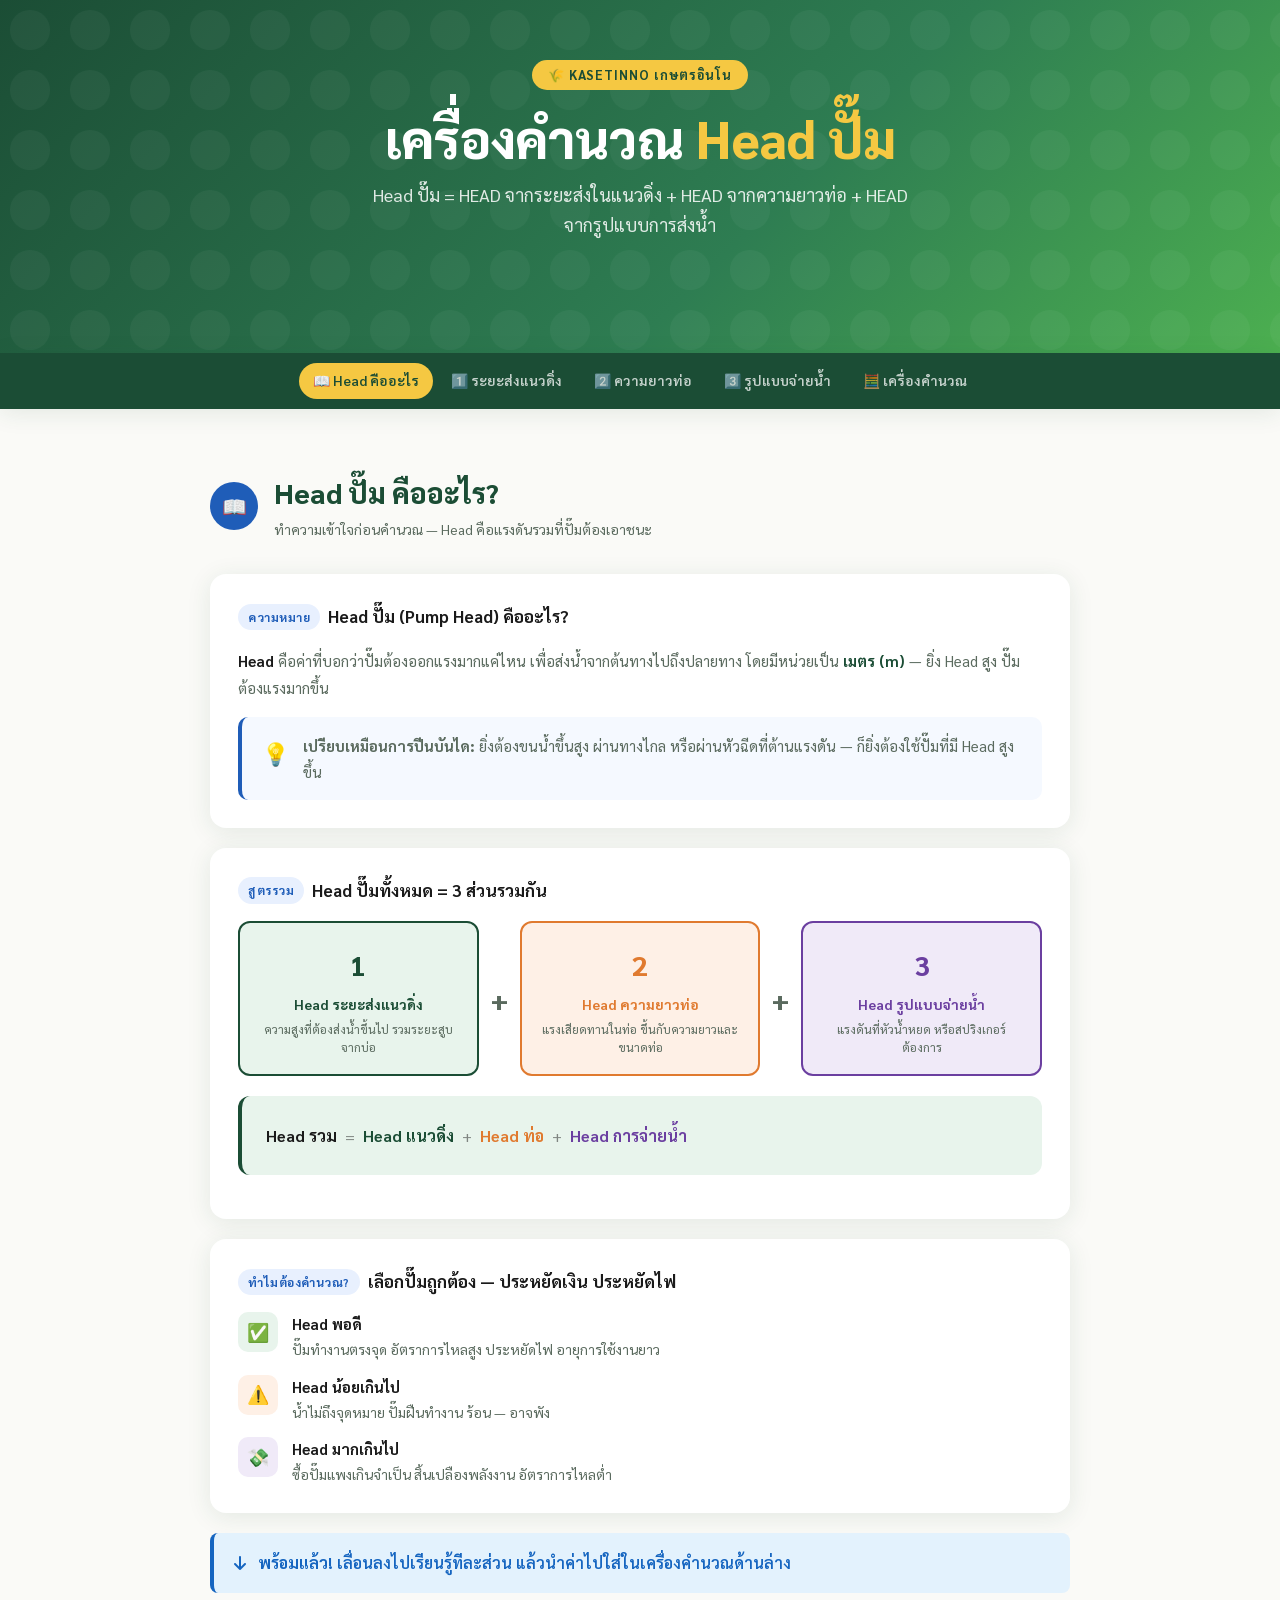
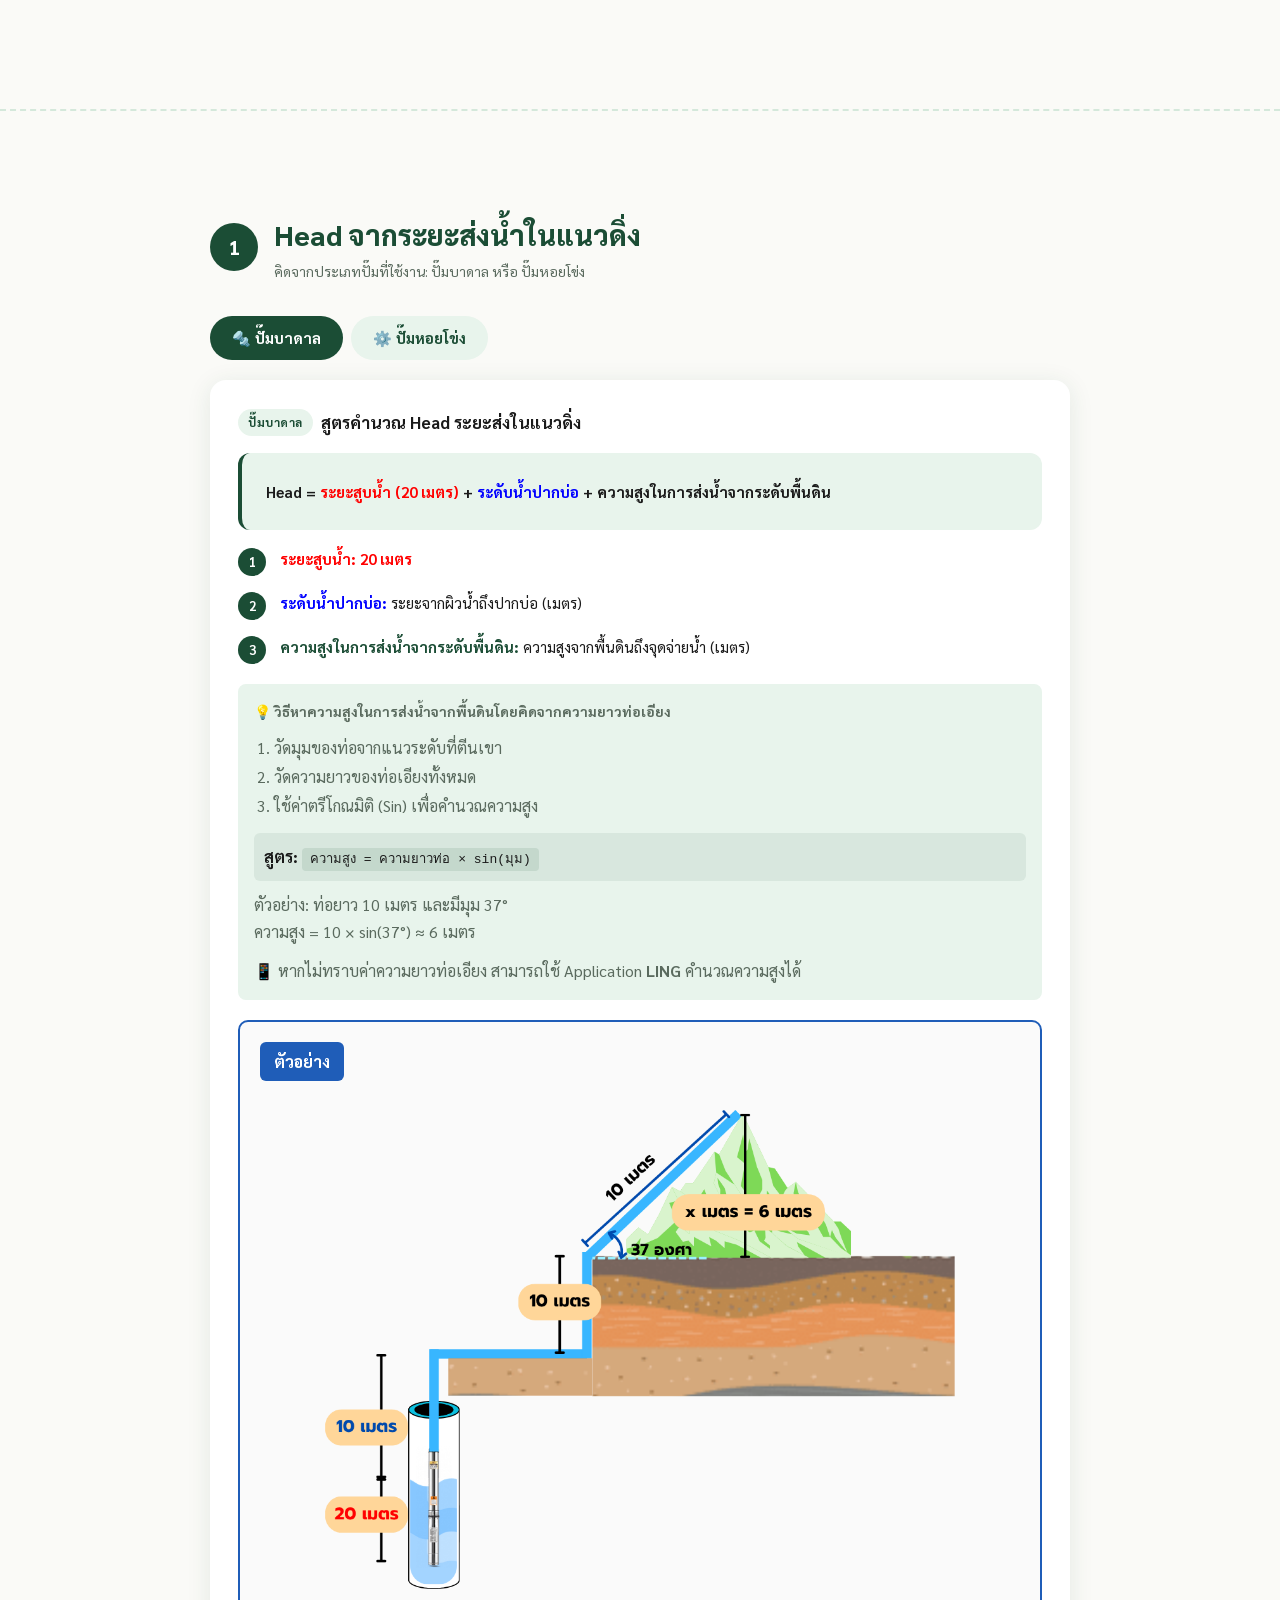
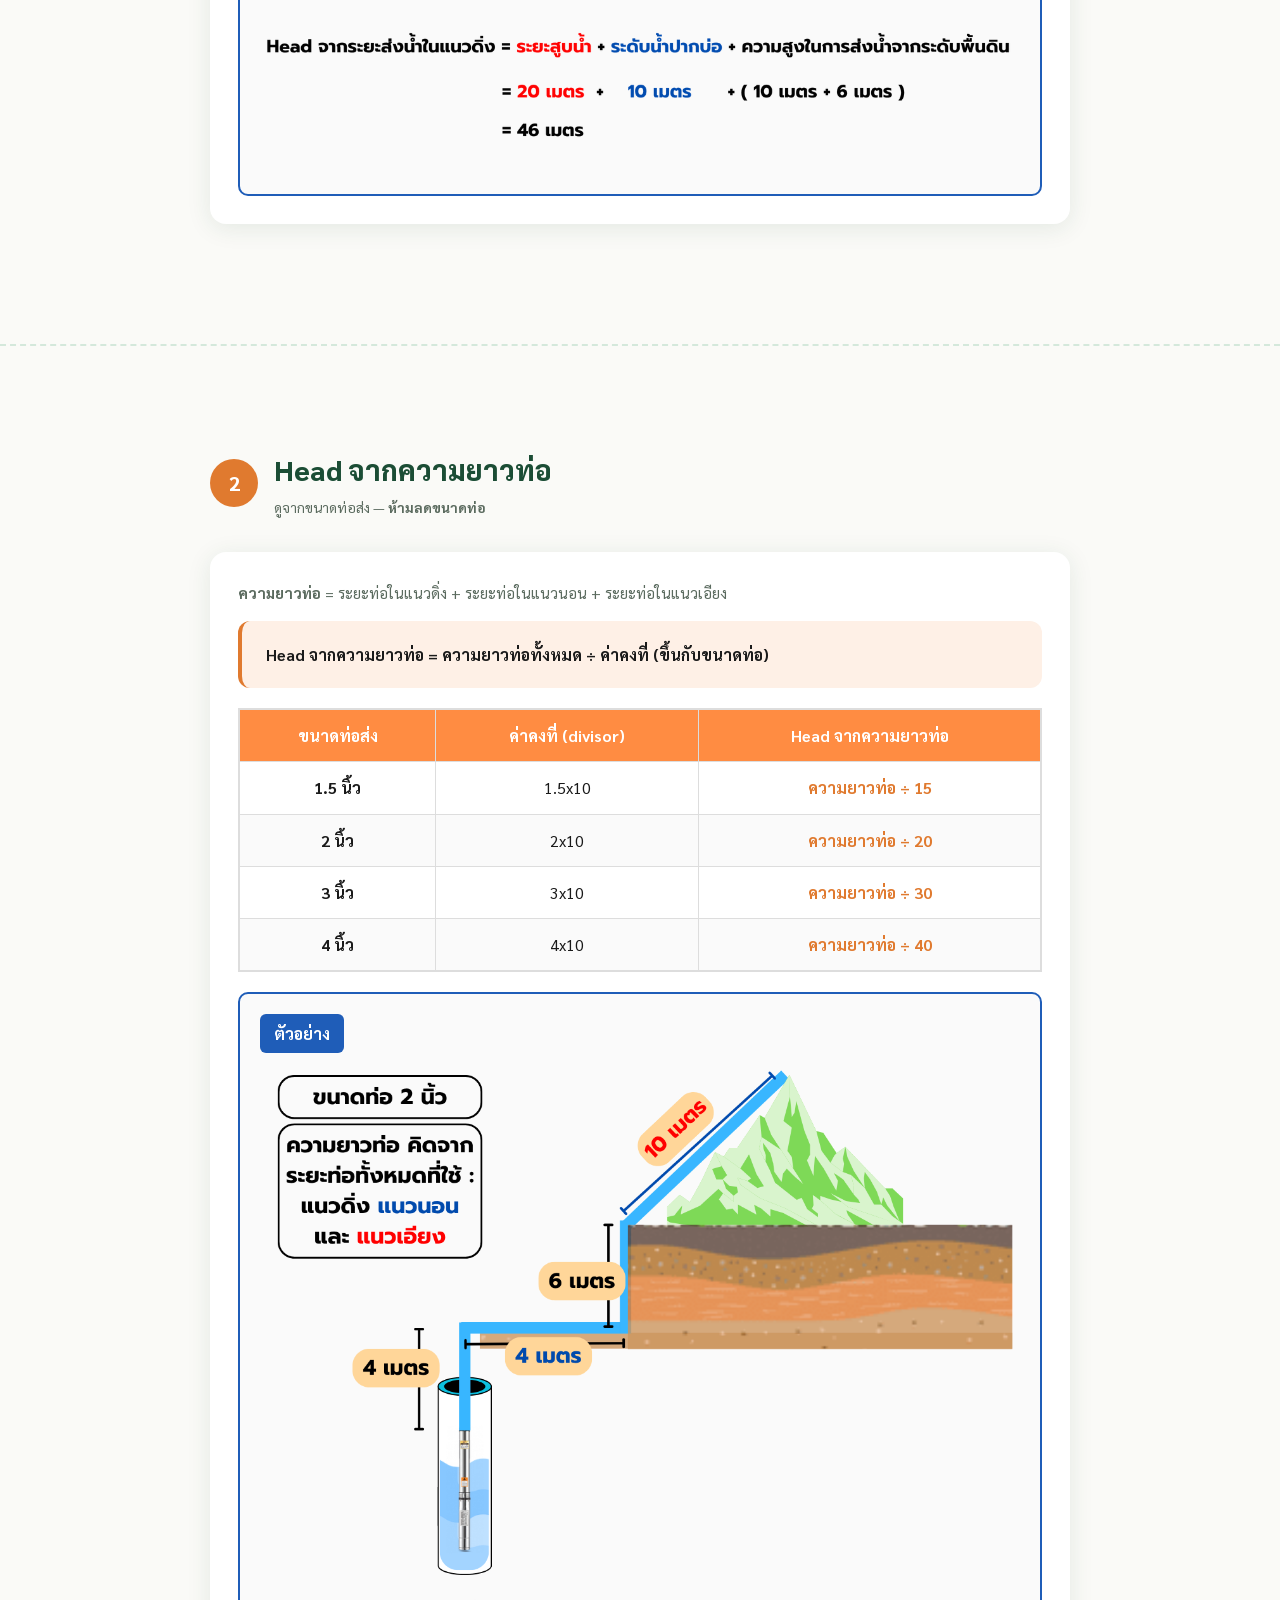
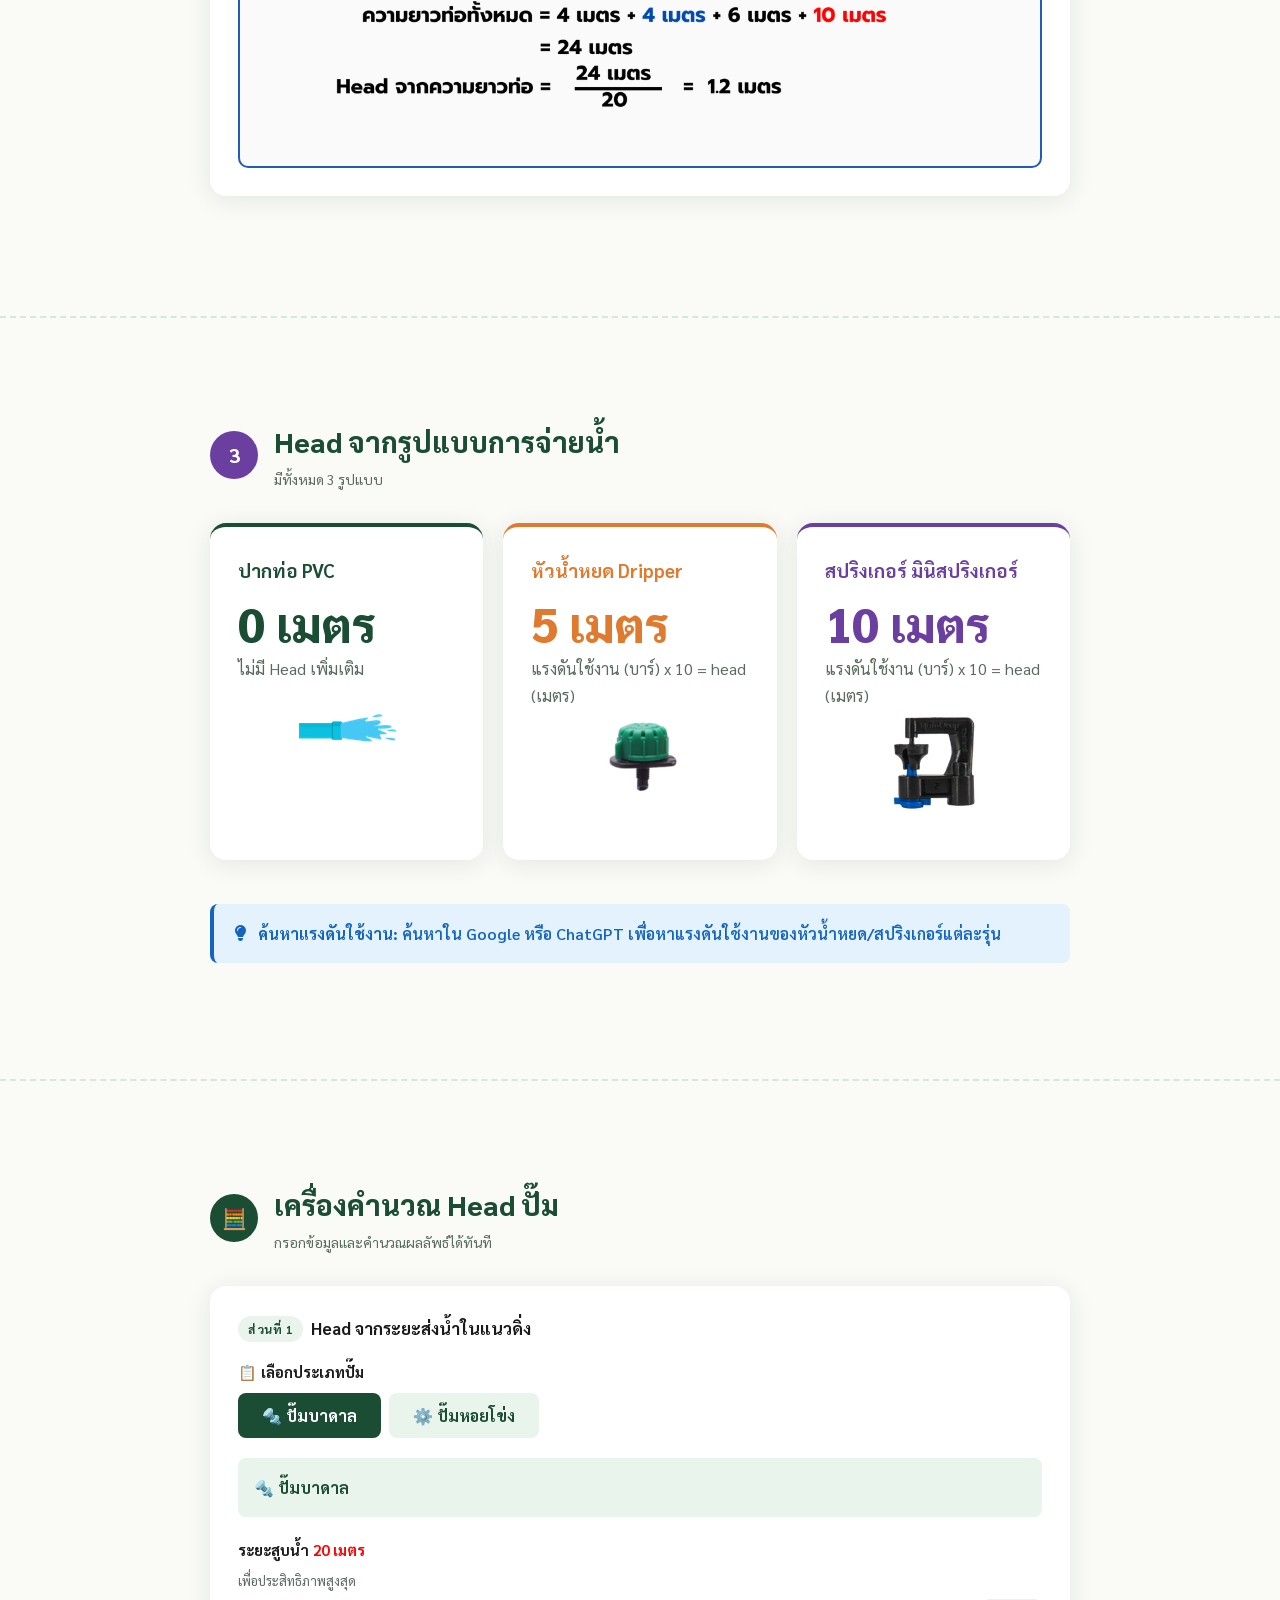
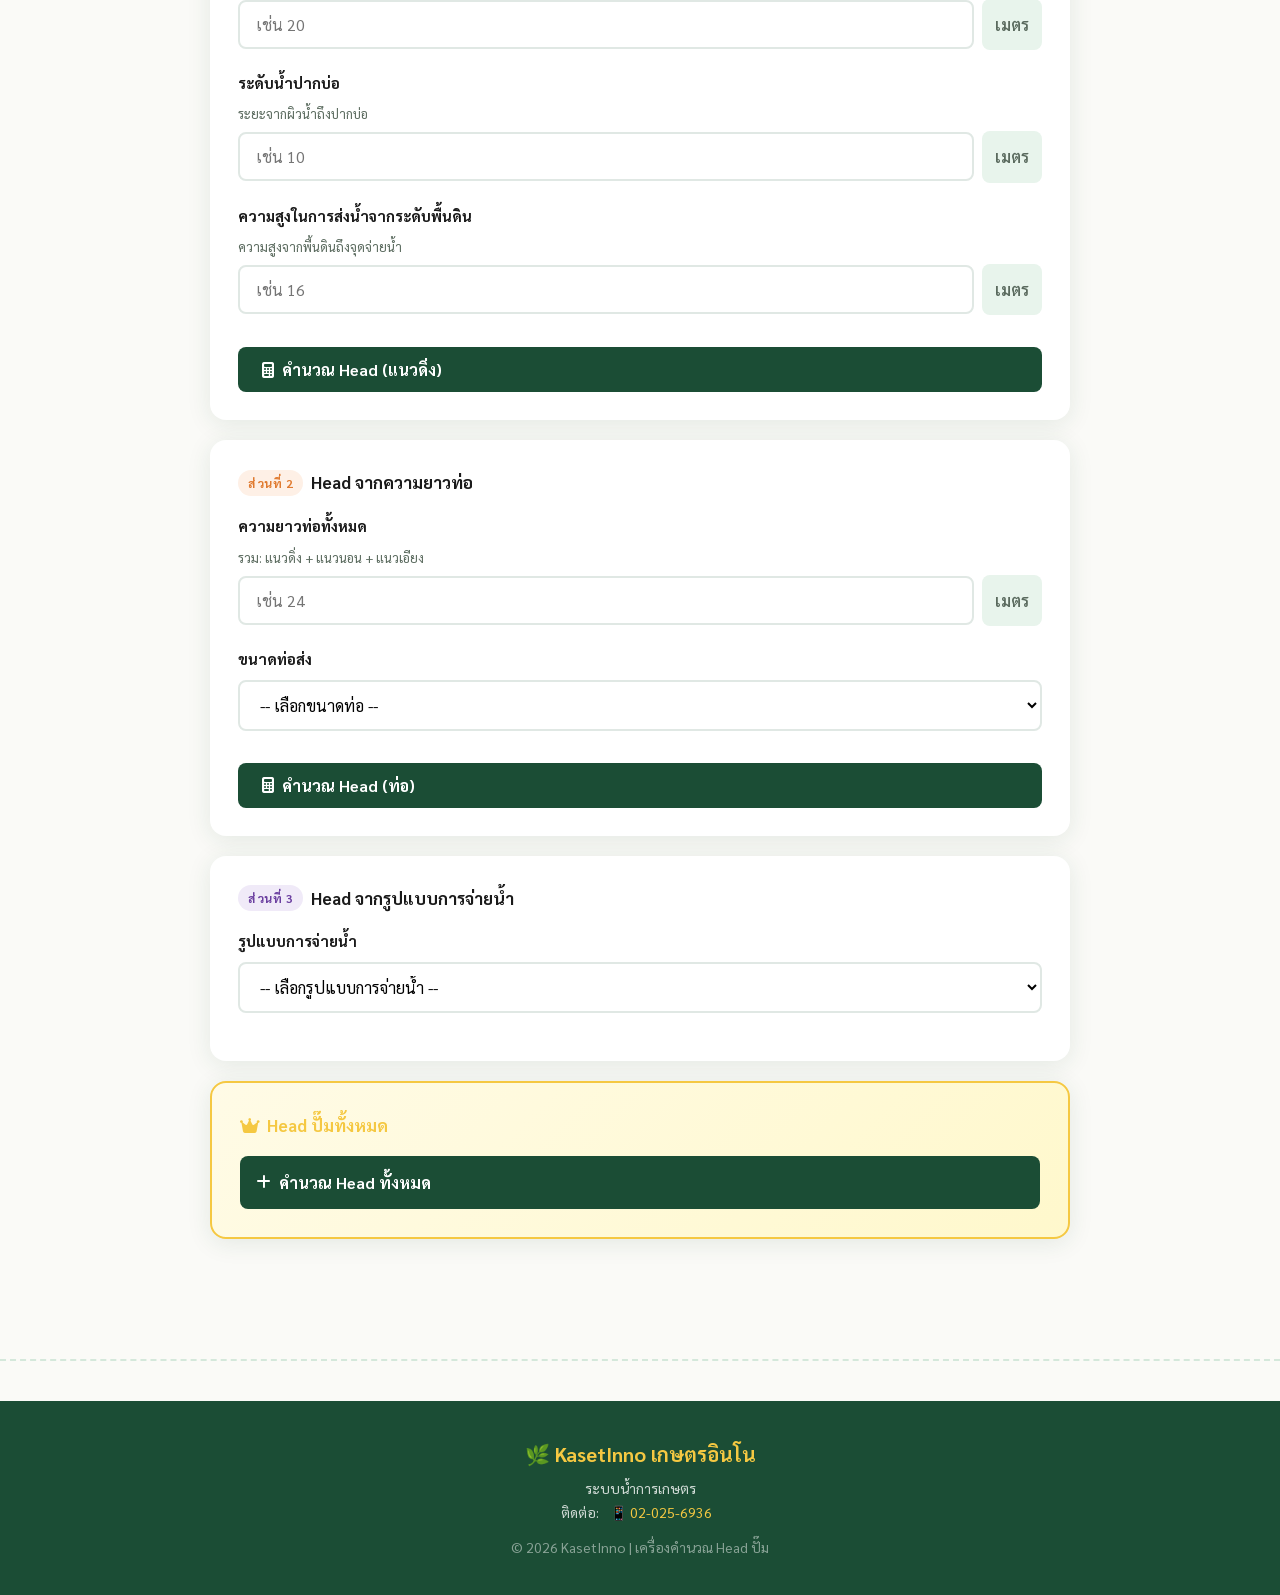
==== commit 05a83e62: "Rename index (14).html to index.html" ====
--- a/index.html
+++ b/index.html
@@ -561,7 +561,7 @@
 
 // Sticky nav highlighting
 window.addEventListener("scroll", () => {
-  const sections = ["part1", "part2", "part3", "calculator"];
+  const sections = ["pre", "part1", "part2", "part3", "calculator"];
   let currentSection = sections[0];
 
   sections.forEach((section) => {
@@ -682,14 +682,6 @@
   if (!data) return;
 
   const typeInfo = PUMP_TYPE_INFO[data.type];
-  const maxHead = Math.max(...data.head).toFixed(0);
-  const maxFlow = Math.max(...data.flow).toFixed(1);
-  const totalHead = (
-    (state.verticalHead || 0) +
-    (state.pipeHead || 0) +
-    (state.deliveryHead || 0)
-  );
-  const estimatedFlow = getFlowAtHead(pumpName, totalHead);
 
   // Image
   const imgEl = document.getElementById("pump-info-img");
@@ -704,22 +696,7 @@
     `<span class="pump-info-badge ${typeInfo.badgeClass}">${typeInfo.label}</span>` +
     `<span class="pump-info-badge" style="background:#fff7e0;color:#b8860b;border:1.5px solid #e0c040;">฿${Number(data.price).toLocaleString("en-US")} บาท</span>`;
 
-  // Performance table rows
-  const rows = [
-    ["รหัสสินค้าหลัก", data.power],
-    ["รูปแบบท่อ", data.po],
-    ["Head สูงสุด", `${maxHead} เมตร`],
-    ["อัตราการไหลสูงสุด", `${maxFlow} ม³/ชม`],
-    ["อัตราการไหล ณ Head ที่คำนวณ",
-      estimatedFlow !== null
-        ? `${estimatedFlow.toFixed(2)} ม³/ชม ≈ ${((estimatedFlow * 1000) / 60).toFixed(0)} ลิตร/นาที`
-        : "เกิน Head Max"
-    ],
-  ];
-  const tbody = document.getElementById("pump-info-table-body");
-  tbody.innerHTML = rows
-    .map(([label, val]) => `<tr><td>${label}</td><td>${val}</td></tr>`)
-    .join("");
+
 
   // Parts breakdown
   const parts = data.parts || [];
@@ -741,9 +718,6 @@
   partsTotalEl.textContent = partsTotal > 0
     ? "฿" + partsTotal.toLocaleString("en-US")
     : "฿" + Number(data.price).toLocaleString("en-US");
-
-  // Description
-  document.getElementById("pump-info-desc").textContent = typeInfo.desc;
 
   // Show panel
   const panel = document.getElementById("pump-info-panel");
@@ -2364,6 +2338,138 @@
   font-weight: 800;
 }
 
+/* ── PRE SECTION ── */
+.num-blue {
+  background: #1f5db8;
+  color: #fff;
+}
+
+.tag-blue {
+  background: #e8f0fe;
+  color: #1f5db8;
+}
+
+.pre-analogy-box {
+  display: flex;
+  align-items: flex-start;
+  gap: 14px;
+  background: #f5f9ff;
+  border-left: 4px solid #1f5db8;
+  border-radius: 10px;
+  padding: 16px 20px;
+  font-size: 15px;
+  color: var(--text-muted);
+  line-height: 1.7;
+}
+
+.pre-analogy-icon {
+  font-size: 22px;
+  flex-shrink: 0;
+  margin-top: 2px;
+}
+
+.pre-formula-grid {
+  display: flex;
+  align-items: center;
+  gap: 12px;
+  flex-wrap: wrap;
+  margin-top: 8px;
+}
+
+.pre-formula-part {
+  flex: 1;
+  min-width: 150px;
+  border-radius: 12px;
+  padding: 18px 16px;
+  text-align: center;
+}
+
+.part-green {
+  background: var(--green-light);
+  border: 2px solid var(--green-dark);
+}
+
+.part-orange {
+  background: #fef0e6;
+  border: 2px solid var(--orange);
+}
+
+.part-purple {
+  background: var(--purple-light);
+  border: 2px solid var(--purple);
+}
+
+.pre-part-num {
+  font-size: 28px;
+  font-weight: 800;
+  margin-bottom: 6px;
+}
+
+.part-green .pre-part-num { color: var(--green-dark); }
+.part-orange .pre-part-num { color: var(--orange); }
+.part-purple .pre-part-num { color: var(--purple); }
+
+.pre-part-label {
+  font-size: 14px;
+  font-weight: 700;
+  margin-bottom: 6px;
+  line-height: 1.4;
+}
+
+.part-green .pre-part-label { color: var(--green-dark); }
+.part-orange .pre-part-label { color: var(--orange); }
+.part-purple .pre-part-label { color: var(--purple); }
+
+.pre-part-desc {
+  font-size: 12px;
+  color: var(--text-muted);
+  line-height: 1.5;
+}
+
+.pre-formula-plus {
+  font-size: 28px;
+  font-weight: 800;
+  color: var(--text-muted);
+  flex-shrink: 0;
+}
+
+.pre-why-grid {
+  display: flex;
+  flex-direction: column;
+  gap: 14px;
+}
+
+.pre-why-item {
+  display: flex;
+  align-items: flex-start;
+  gap: 14px;
+  font-size: 14px;
+  line-height: 1.6;
+}
+
+.pre-why-icon {
+  width: 40px;
+  height: 40px;
+  border-radius: 10px;
+  display: flex;
+  align-items: center;
+  justify-content: center;
+  font-size: 18px;
+  flex-shrink: 0;
+}
+
+.pre-why-item strong {
+  display: block;
+  font-size: 15px;
+  margin-bottom: 2px;
+  color: var(--text);
+}
+
+.pre-why-item p {
+  color: var(--text-muted);
+  margin: 0;
+}
+
     </style>
 </head>
 <body>
@@ -2376,11 +2482,127 @@
 
     <!-- STICKY NAV -->
     <nav class="sticky-nav" id="stickyNav">
-        <a href="#part1" class="nav-link active" data-section="part1">1️⃣ ระยะส่งแนวดิ่ง</a>
+        <a href="#pre" class="nav-link active" data-section="pre">📖 Head คืออะไร</a>
+        <a href="#part1" class="nav-link" data-section="part1">1️⃣ ระยะส่งแนวดิ่ง</a>
         <a href="#part2" class="nav-link" data-section="part2">2️⃣ ความยาวท่อ</a>
         <a href="#part3" class="nav-link" data-section="part3">3️⃣ รูปแบบจ่ายน้ำ</a>
         <a href="#calculator" class="nav-link" data-section="calculator">🧮 เครื่องคำนวณ</a>
     </nav>
+
+    <!-- ════════════════════════════════════
+         PRE: Head คืออะไร?
+         ════════════════════════════════════ -->
+    <section class="section" id="pre">
+        <div class="container">
+            <div class="section-header">
+                <div class="section-num num-blue">📖</div>
+                <div>
+                    <h2>Head ปั๊ม คืออะไร?</h2>
+                    <p>ทำความเข้าใจก่อนคำนวณ — Head คือแรงดันรวมที่ปั๊มต้องเอาชนะ</p>
+                </div>
+            </div>
+
+            <!-- WHAT IS HEAD -->
+            <div class="card">
+                <div class="card-title">
+                    <span class="tag tag-blue">ความหมาย</span>
+                    Head ปั๊ม (Pump Head) คืออะไร?
+                </div>
+                <p style="font-size: 15px; color: var(--text-muted); margin-bottom: 16px; line-height: 1.8;">
+                    <strong style="color: var(--text);">Head</strong> คือค่าที่บอกว่าปั๊มต้องออกแรงมากแค่ไหน เพื่อส่งน้ำจากต้นทางไปถึงปลายทาง
+                    โดยมีหน่วยเป็น <strong style="color: var(--green-dark);">เมตร (m)</strong>
+                    — ยิ่ง Head สูง ปั๊มต้องแรงมากขึ้น
+                </p>
+                <div class="pre-analogy-box">
+                    <div class="pre-analogy-icon">💡</div>
+                    <div>
+                        <strong>เปรียบเหมือนการปีนบันได:</strong>
+                        ยิ่งต้องขนน้ำขึ้นสูง ผ่านทางไกล หรือผ่านหัวฉีดที่ต้านแรงดัน — ก็ยิ่งต้องใช้ปั๊มที่มี Head สูงขึ้น
+                    </div>
+                </div>
+            </div>
+
+            <!-- FULL FORMULA OVERVIEW -->
+            <div class="card">
+                <div class="card-title">
+                    <span class="tag tag-blue">สูตรรวม</span>
+                    Head ปั๊มทั้งหมด = 3 ส่วนรวมกัน
+                </div>
+
+                <div class="pre-formula-grid">
+                    <div class="pre-formula-part part-green">
+                        <div class="pre-part-num">1</div>
+                        <div class="pre-part-label">Head ระยะส่งแนวดิ่ง</div>
+                        <div class="pre-part-desc">ความสูงที่ต้องส่งน้ำขึ้นไป รวมระยะสูบจากบ่อ</div>
+                    </div>
+                    <div class="pre-formula-plus">+</div>
+                    <div class="pre-formula-part part-orange">
+                        <div class="pre-part-num">2</div>
+                        <div class="pre-part-label">Head ความยาวท่อ</div>
+                        <div class="pre-part-desc">แรงเสียดทานในท่อ ขึ้นกับความยาวและขนาดท่อ</div>
+                    </div>
+                    <div class="pre-formula-plus">+</div>
+                    <div class="pre-formula-part part-purple">
+                        <div class="pre-part-num">3</div>
+                        <div class="pre-part-label">Head รูปแบบจ่ายน้ำ</div>
+                        <div class="pre-part-desc">แรงดันที่หัวน้ำหยด หรือสปริงเกอร์ต้องการ</div>
+                    </div>
+                </div>
+
+                <div class="formula-box green" style="margin-top: 20px;">
+                    <div class="formula-line" style="font-size: 16px; flex-wrap: wrap; gap: 8px;">
+                        <strong>Head รวม</strong>
+                        <span style="opacity:0.5">=</span>
+                        <span style="color: var(--green-dark); font-weight: 700;">Head แนวดิ่ง</span>
+                        <span style="opacity:0.5">+</span>
+                        <span style="color: var(--orange); font-weight: 700;">Head ท่อ</span>
+                        <span style="opacity:0.5">+</span>
+                        <span style="color: var(--purple); font-weight: 700;">Head การจ่ายน้ำ</span>
+                    </div>
+                </div>
+            </div>
+
+            <!-- WHY IT MATTERS -->
+            <div class="card">
+                <div class="card-title">
+                    <span class="tag tag-blue">ทำไมต้องคำนวณ?</span>
+                    เลือกปั๊มถูกต้อง — ประหยัดเงิน ประหยัดไฟ
+                </div>
+                <div class="pre-why-grid">
+                    <div class="pre-why-item">
+                        <div class="pre-why-icon" style="background: #e8f4ec; color: var(--green-dark);">✅</div>
+                        <div>
+                            <strong>Head พอดี</strong>
+                            <p>ปั๊มทำงานตรงจุด อัตราการไหลสูง ประหยัดไฟ อายุการใช้งานยาว</p>
+                        </div>
+                    </div>
+                    <div class="pre-why-item">
+                        <div class="pre-why-icon" style="background: #fef0e6; color: var(--orange);">⚠️</div>
+                        <div>
+                            <strong>Head น้อยเกินไป</strong>
+                            <p>น้ำไม่ถึงจุดหมาย ปั๊มฝืนทำงาน ร้อน — อาจพัง</p>
+                        </div>
+                    </div>
+                    <div class="pre-why-item">
+                        <div class="pre-why-icon" style="background: #f0eaf8; color: var(--purple);">💸</div>
+                        <div>
+                            <strong>Head มากเกินไป</strong>
+                            <p>ซื้อปั๊มแพงเกินจำเป็น สิ้นเปลืองพลังงาน อัตราการไหลต่ำ</p>
+                        </div>
+                    </div>
+                </div>
+            </div>
+
+            <div class="alert alert-info" style="margin-top: 0;">
+                <i class="fas fa-arrow-down"></i>
+                <div>
+                    <strong>พร้อมแล้ว!</strong> เลื่อนลงไปเรียนรู้ทีละส่วน แล้วนำค่าไปใส่ในเครื่องคำนวณด้านล่าง
+                </div>
+            </div>
+        </div>
+    </section>
+
+    <hr class="divider">
 
     <!-- ════════════════════════════════════
          PART 1: HEAD จากระยะส่งในแนวดิ่ง
@@ -3132,10 +3354,7 @@
                         <div class="pump-info-text-col">
                             <div class="pump-info-name" id="pump-info-name"></div>
                             <div class="pump-info-badge-row" id="pump-info-type-badge"></div>
-                            <table class="pump-info-table">
-                                <tbody id="pump-info-table-body"></tbody>
-                            </table>
-                            <div class="pump-info-desc" id="pump-info-desc"></div>
+
                         </div>
                     </div>
                     <!-- PARTS BREAKDOWN -->
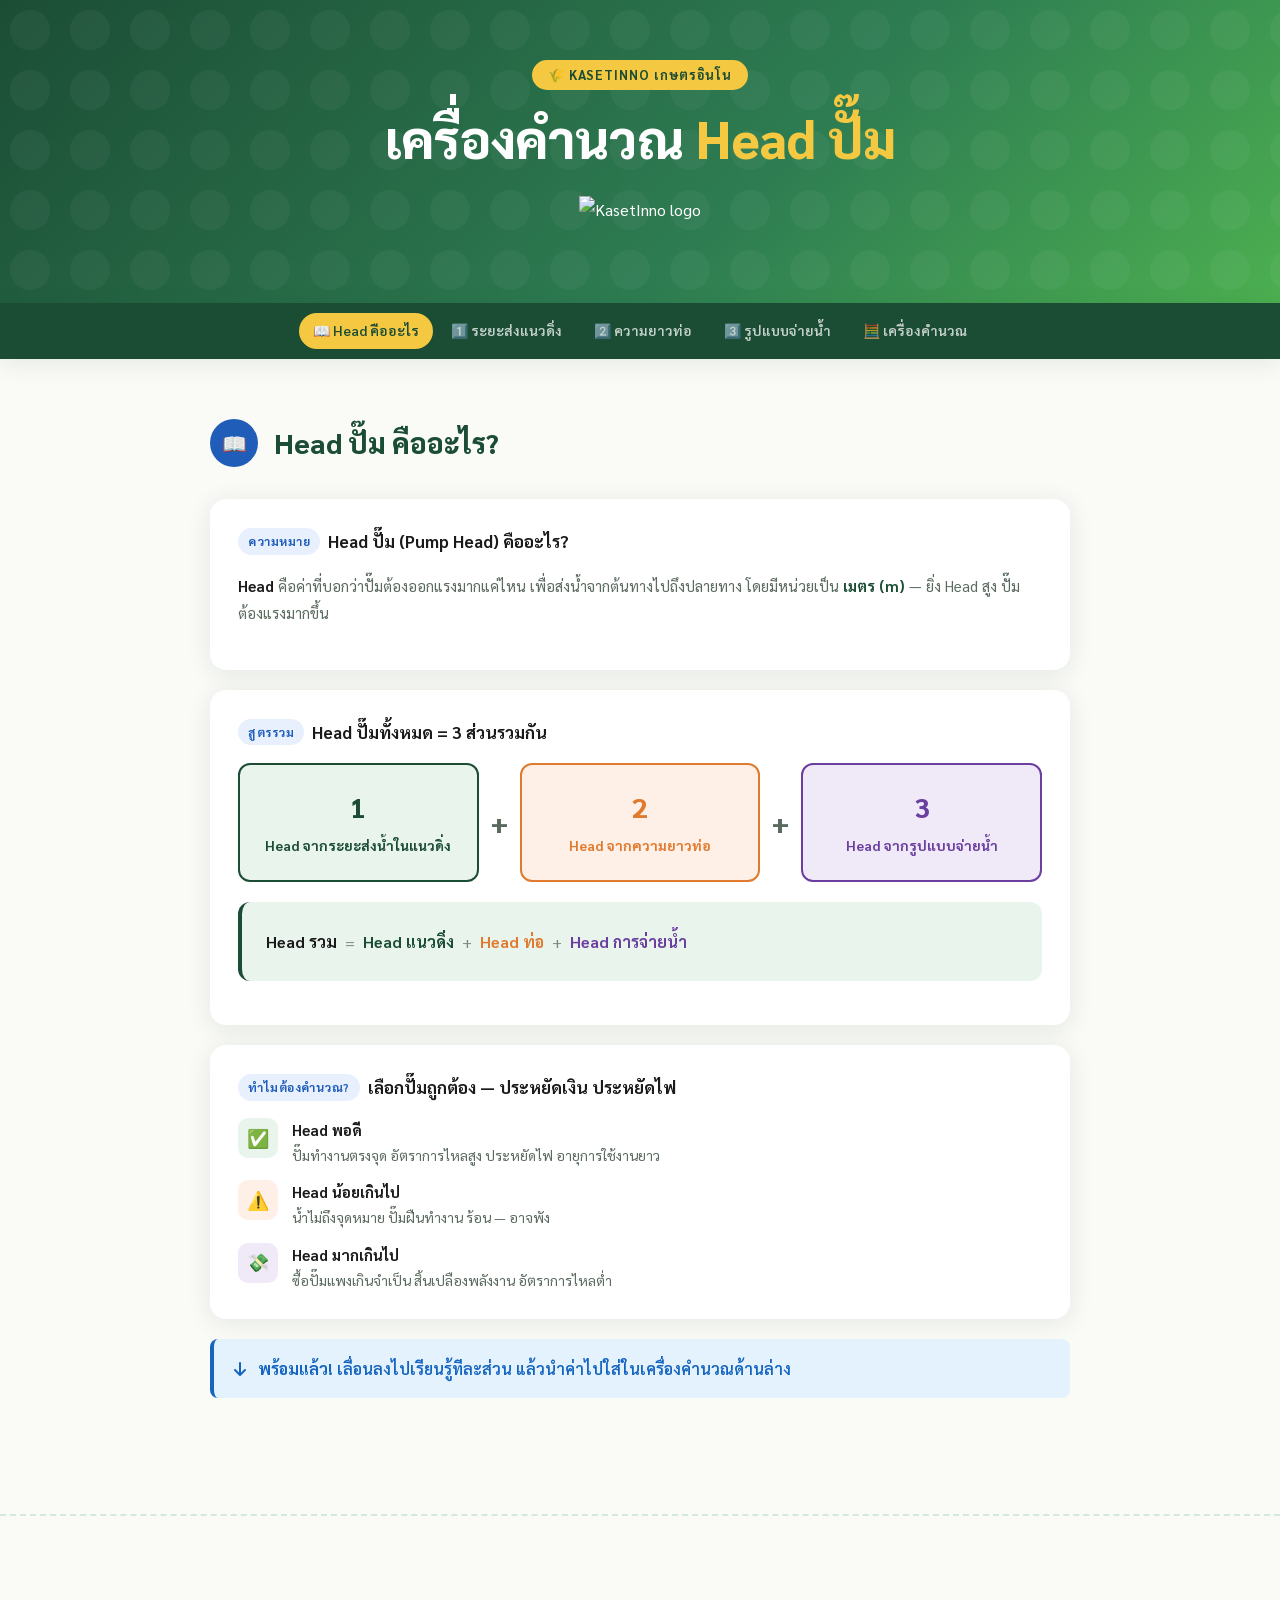
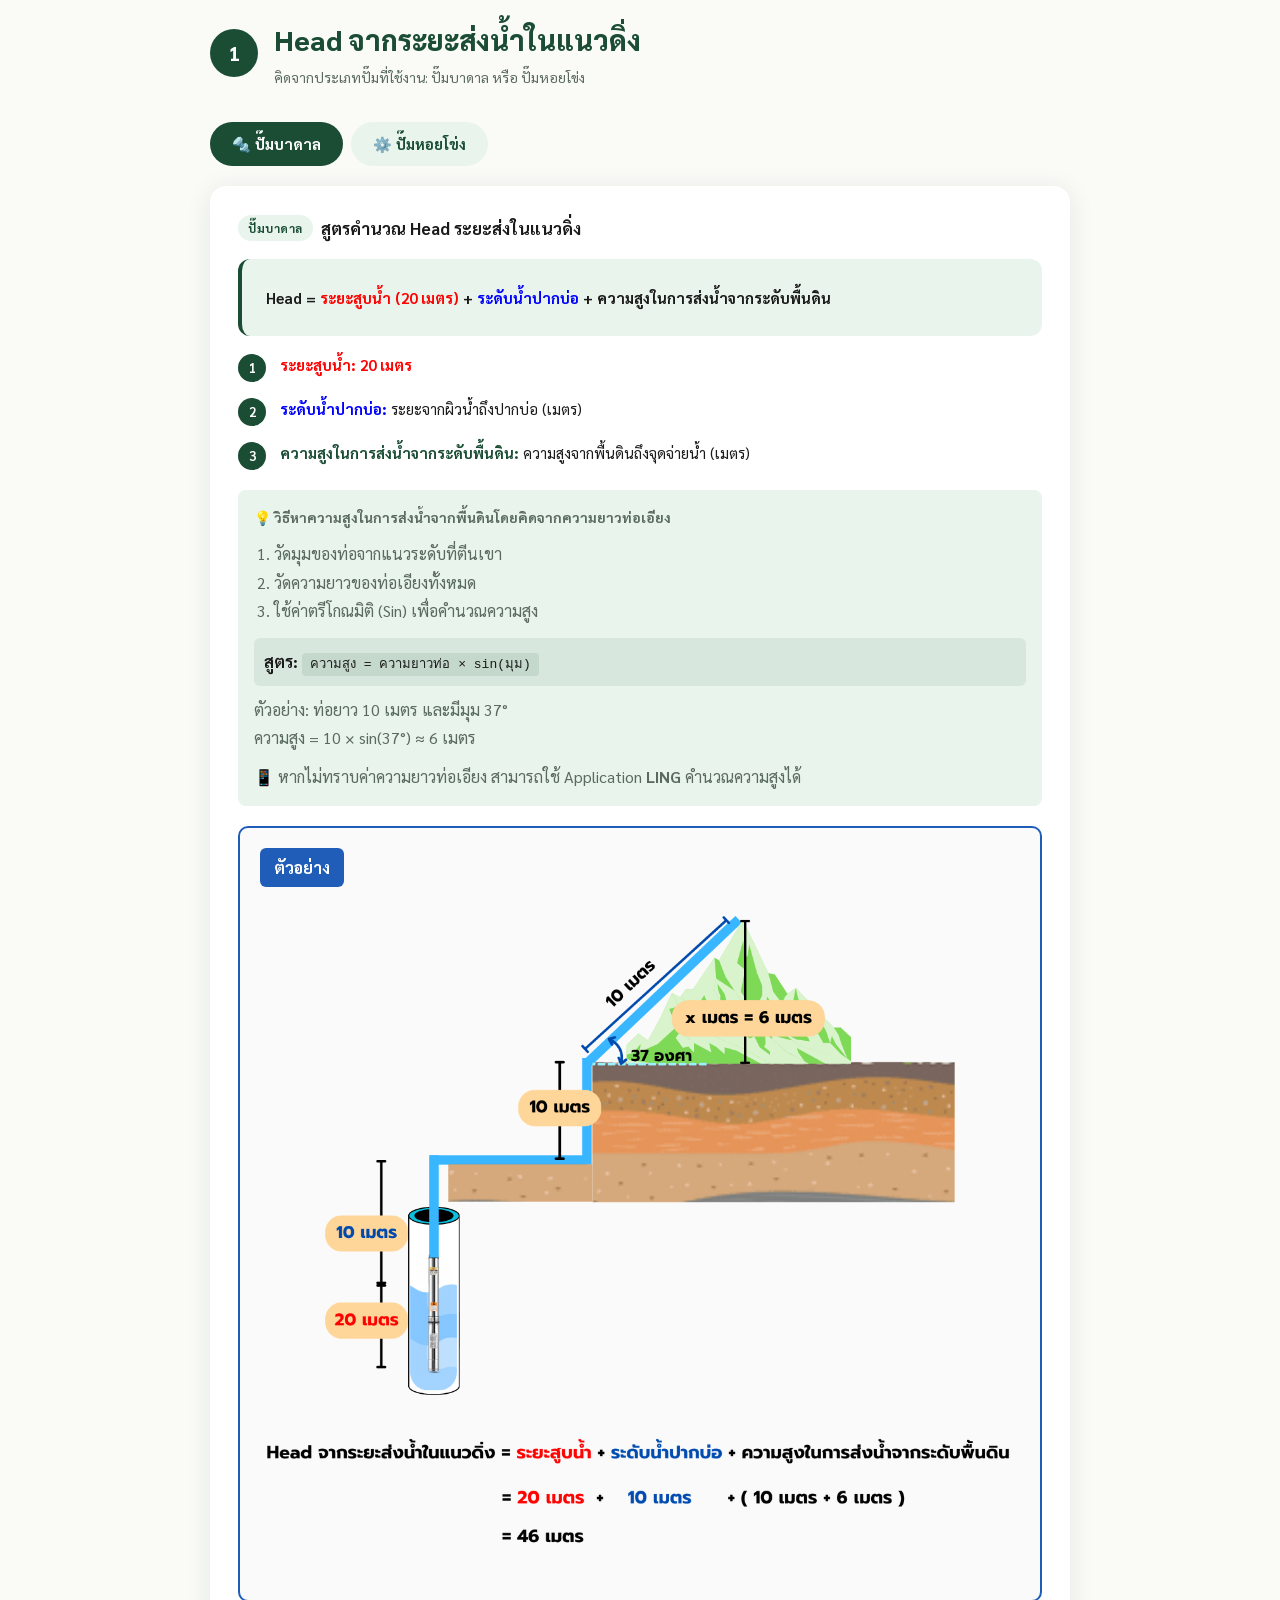
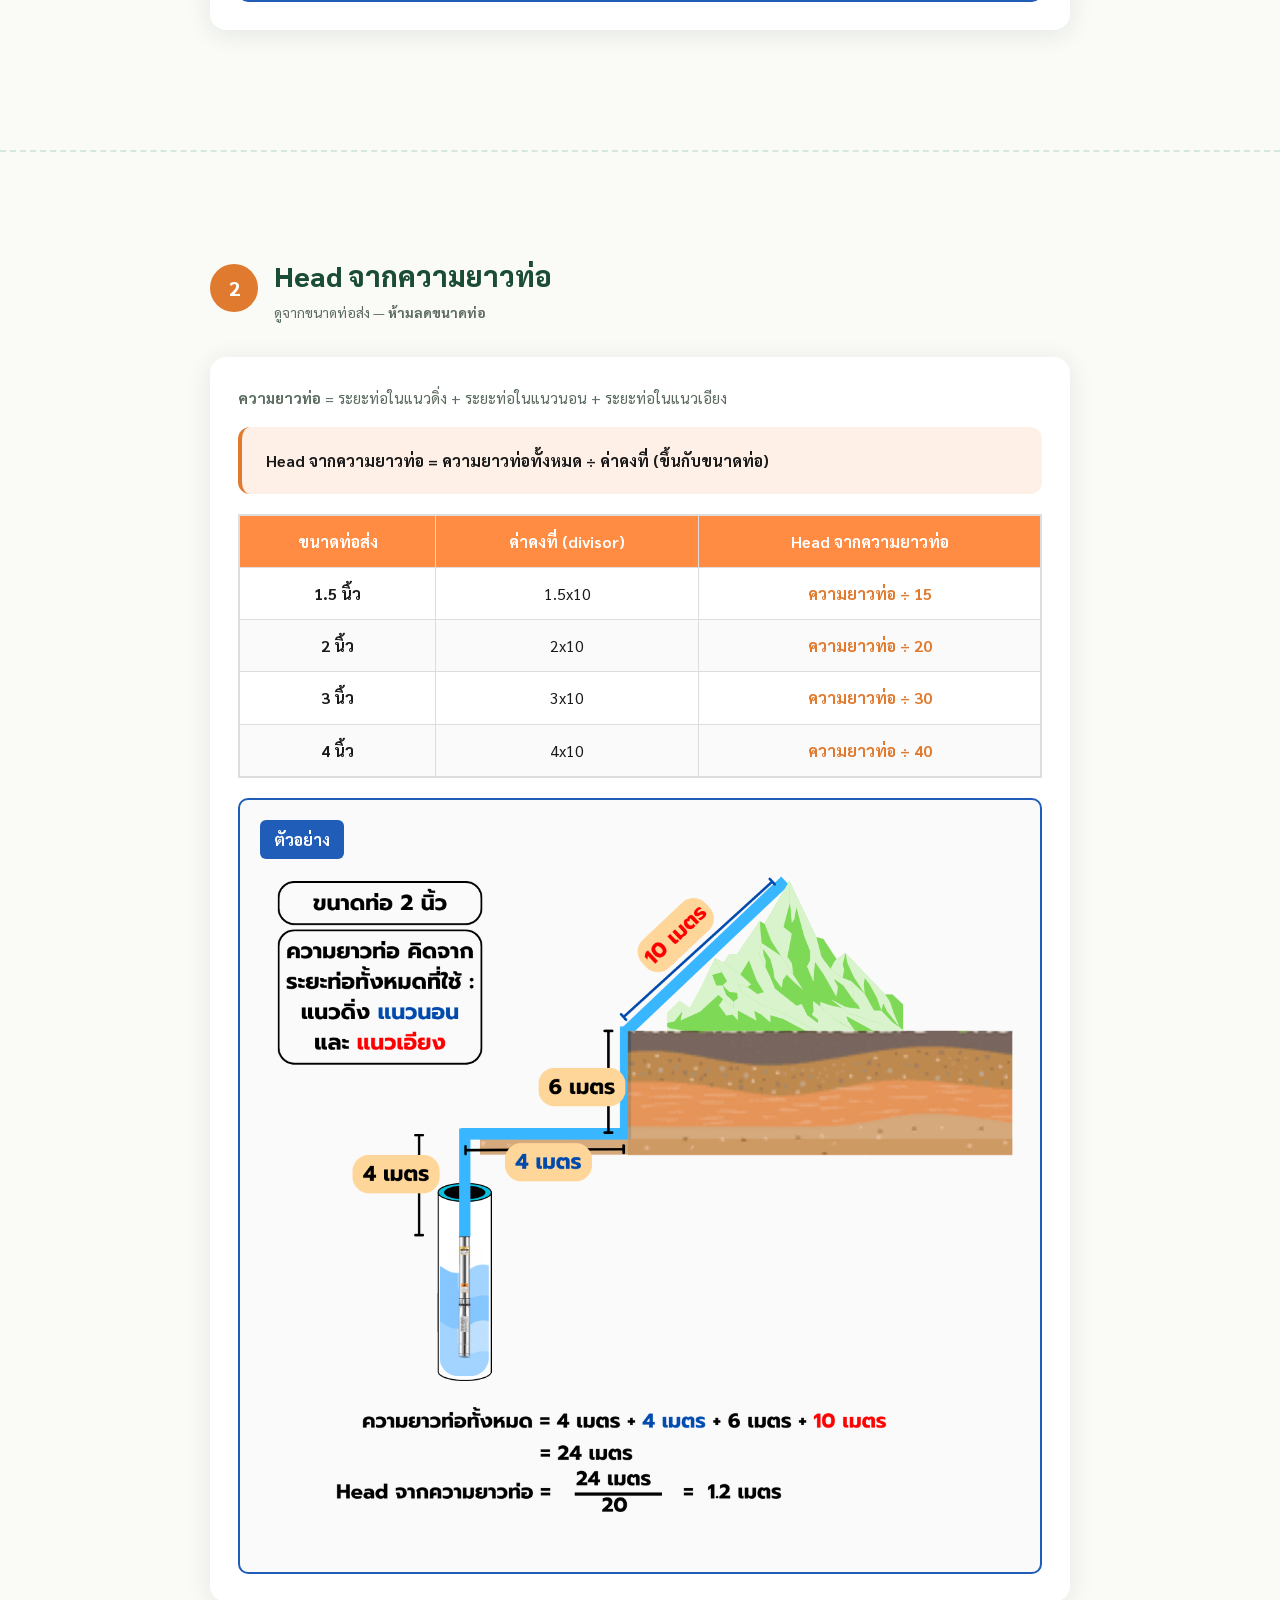
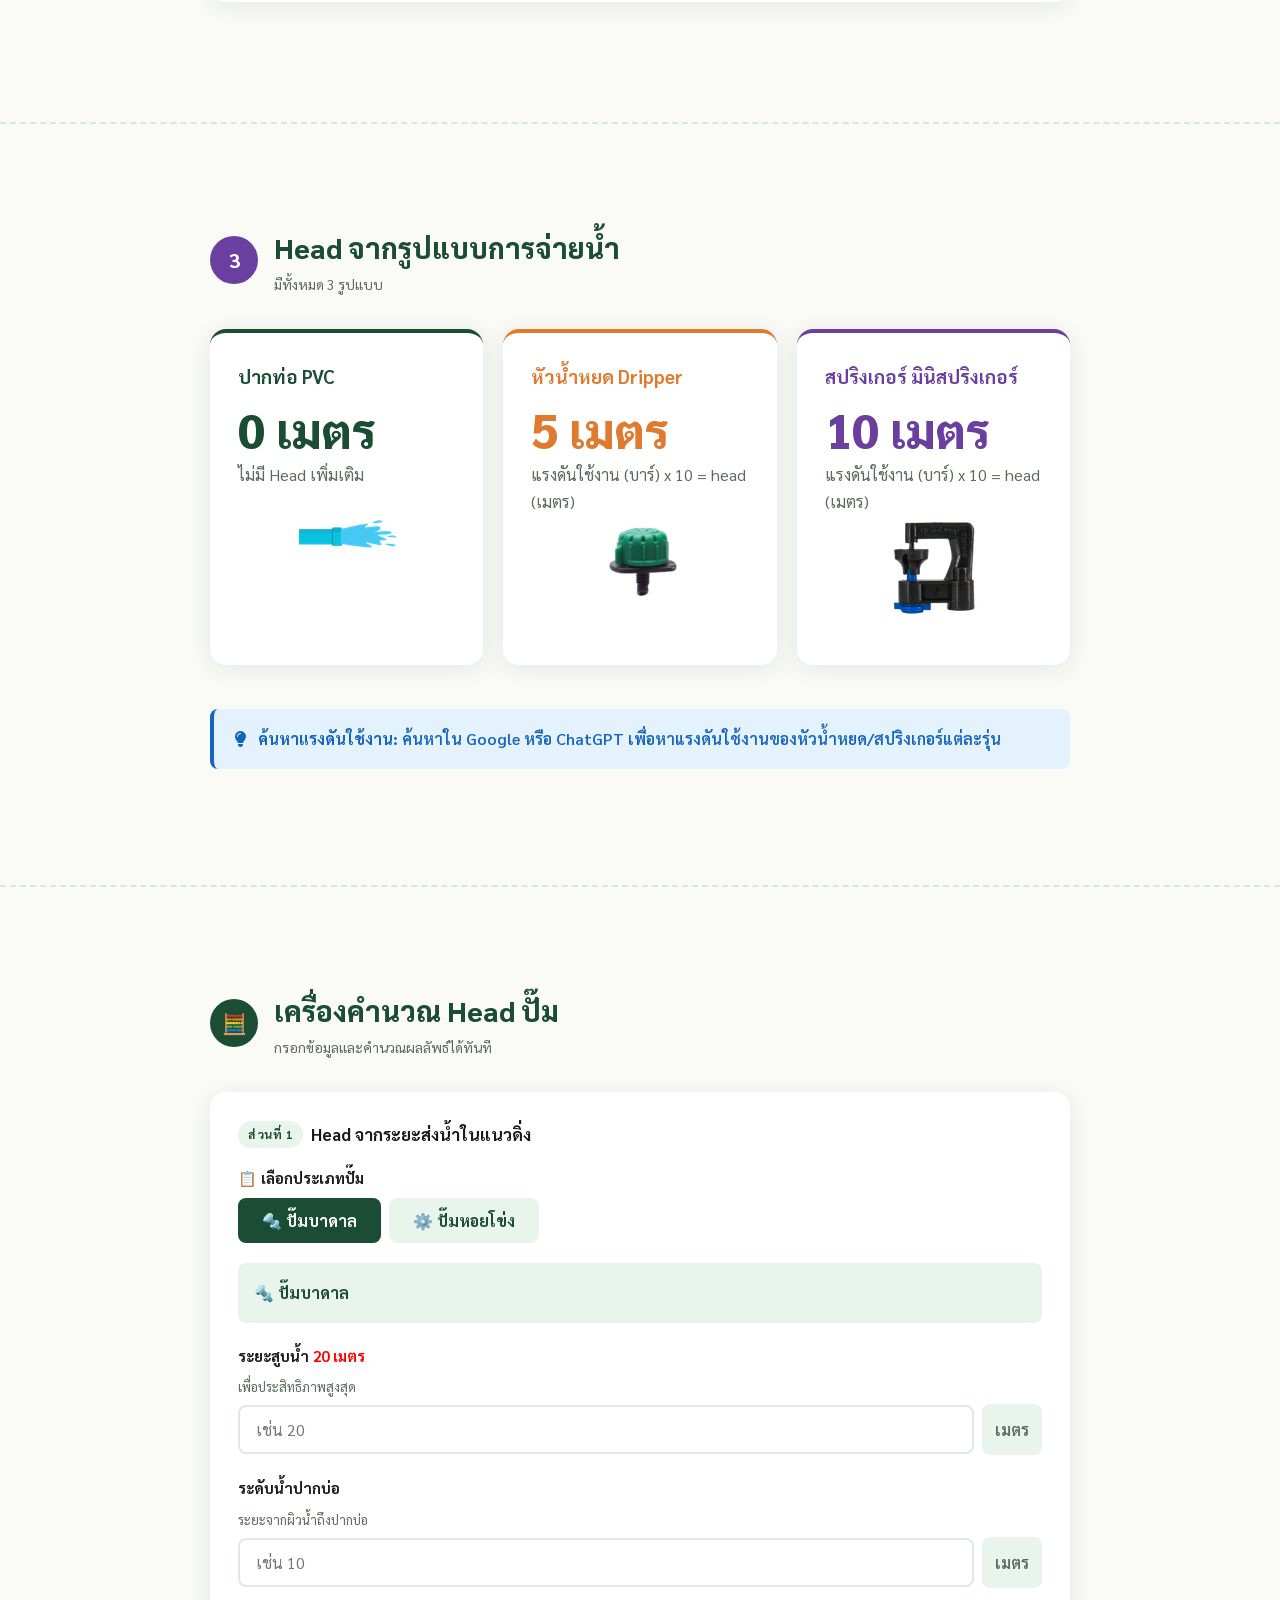
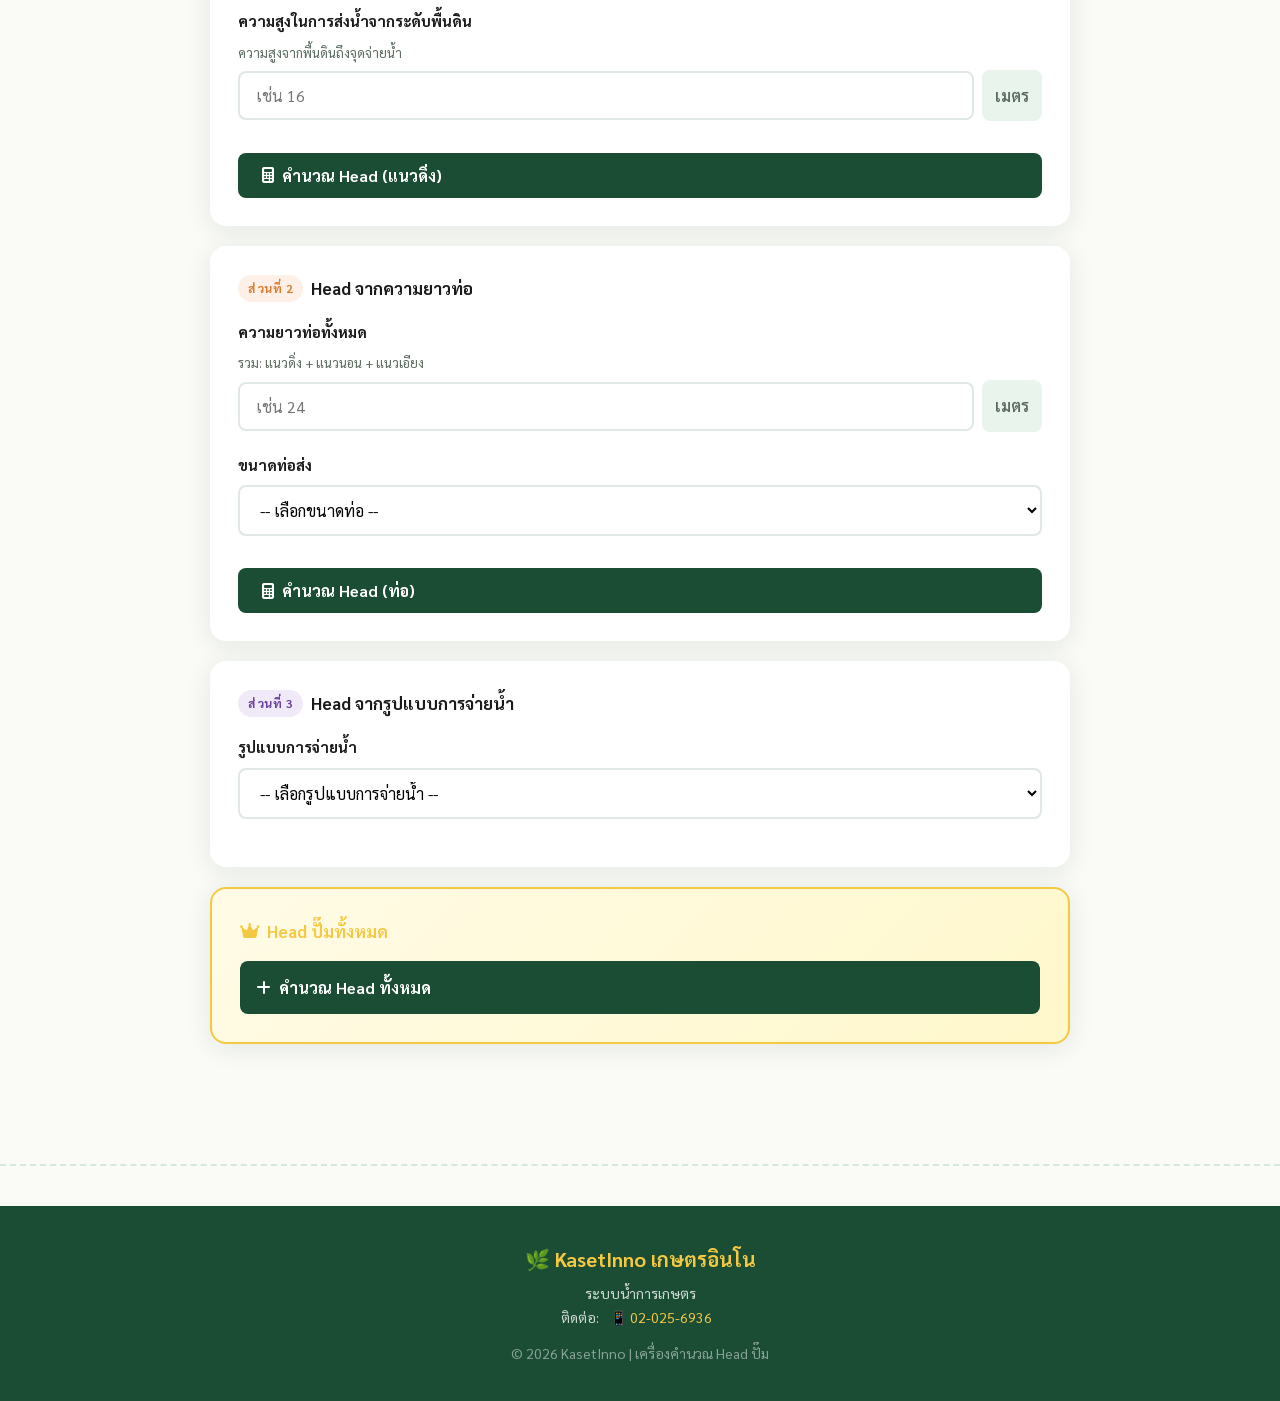
==== commit 70c0a1ec: "Summary" ====
--- a/index.html
+++ b/index.html
@@ -2470,6 +2470,11 @@
   margin: 0;
 }
 
+.hero-logo {
+    max-width: 150px;
+    margin-top: 1rem;
+}
+
     </style>
 </head>
 <body>
@@ -2477,7 +2482,7 @@
     <header class="hero">
         <div class="hero-badge">🌾 KasetInno เกษตรอินโน</div>
         <h1>เครื่องคำนวณ <span>Head ปั๊ม</span></h1>
-        <p>Head ปั๊ม = HEAD จากระยะส่งในแนวดิ่ง + HEAD จากความยาวท่อ + HEAD จากรูปแบบการส่งน้ำ</p>
+        <img src="logo.png" alt="KasetInno logo" class="hero-logo">
     </header>
 
     <!-- STICKY NAV -->
@@ -2498,7 +2503,6 @@
                 <div class="section-num num-blue">📖</div>
                 <div>
                     <h2>Head ปั๊ม คืออะไร?</h2>
-                    <p>ทำความเข้าใจก่อนคำนวณ — Head คือแรงดันรวมที่ปั๊มต้องเอาชนะ</p>
                 </div>
             </div>
 
@@ -2513,13 +2517,6 @@
                     โดยมีหน่วยเป็น <strong style="color: var(--green-dark);">เมตร (m)</strong>
                     — ยิ่ง Head สูง ปั๊มต้องแรงมากขึ้น
                 </p>
-                <div class="pre-analogy-box">
-                    <div class="pre-analogy-icon">💡</div>
-                    <div>
-                        <strong>เปรียบเหมือนการปีนบันได:</strong>
-                        ยิ่งต้องขนน้ำขึ้นสูง ผ่านทางไกล หรือผ่านหัวฉีดที่ต้านแรงดัน — ก็ยิ่งต้องใช้ปั๊มที่มี Head สูงขึ้น
-                    </div>
-                </div>
             </div>
 
             <!-- FULL FORMULA OVERVIEW -->
@@ -2532,21 +2529,17 @@
                 <div class="pre-formula-grid">
                     <div class="pre-formula-part part-green">
                         <div class="pre-part-num">1</div>
-                        <div class="pre-part-label">Head ระยะส่งแนวดิ่ง</div>
-                        <div class="pre-part-desc">ความสูงที่ต้องส่งน้ำขึ้นไป รวมระยะสูบจากบ่อ</div>
+                        <div class="pre-part-label">Head จากระยะส่งน้ำในแนวดิ่ง</div>
                     </div>
                     <div class="pre-formula-plus">+</div>
                     <div class="pre-formula-part part-orange">
                         <div class="pre-part-num">2</div>
-                        <div class="pre-part-label">Head ความยาวท่อ</div>
-                        <div class="pre-part-desc">แรงเสียดทานในท่อ ขึ้นกับความยาวและขนาดท่อ</div>
+                        <div class="pre-part-label">Head จากความยาวท่อ</div>
                     </div>
                     <div class="pre-formula-plus">+</div>
                     <div class="pre-formula-part part-purple">
                         <div class="pre-part-num">3</div>
-                        <div class="pre-part-label">Head รูปแบบจ่ายน้ำ</div>
-                        <div class="pre-part-desc">แรงดันที่หัวน้ำหยด หรือสปริงเกอร์ต้องการ</div>
-                    </div>
+                        <div class="pre-part-label">Head จากรูปแบบจ่ายน้ำ</div>                    </div>
                 </div>
 
                 <div class="formula-box green" style="margin-top: 20px;">
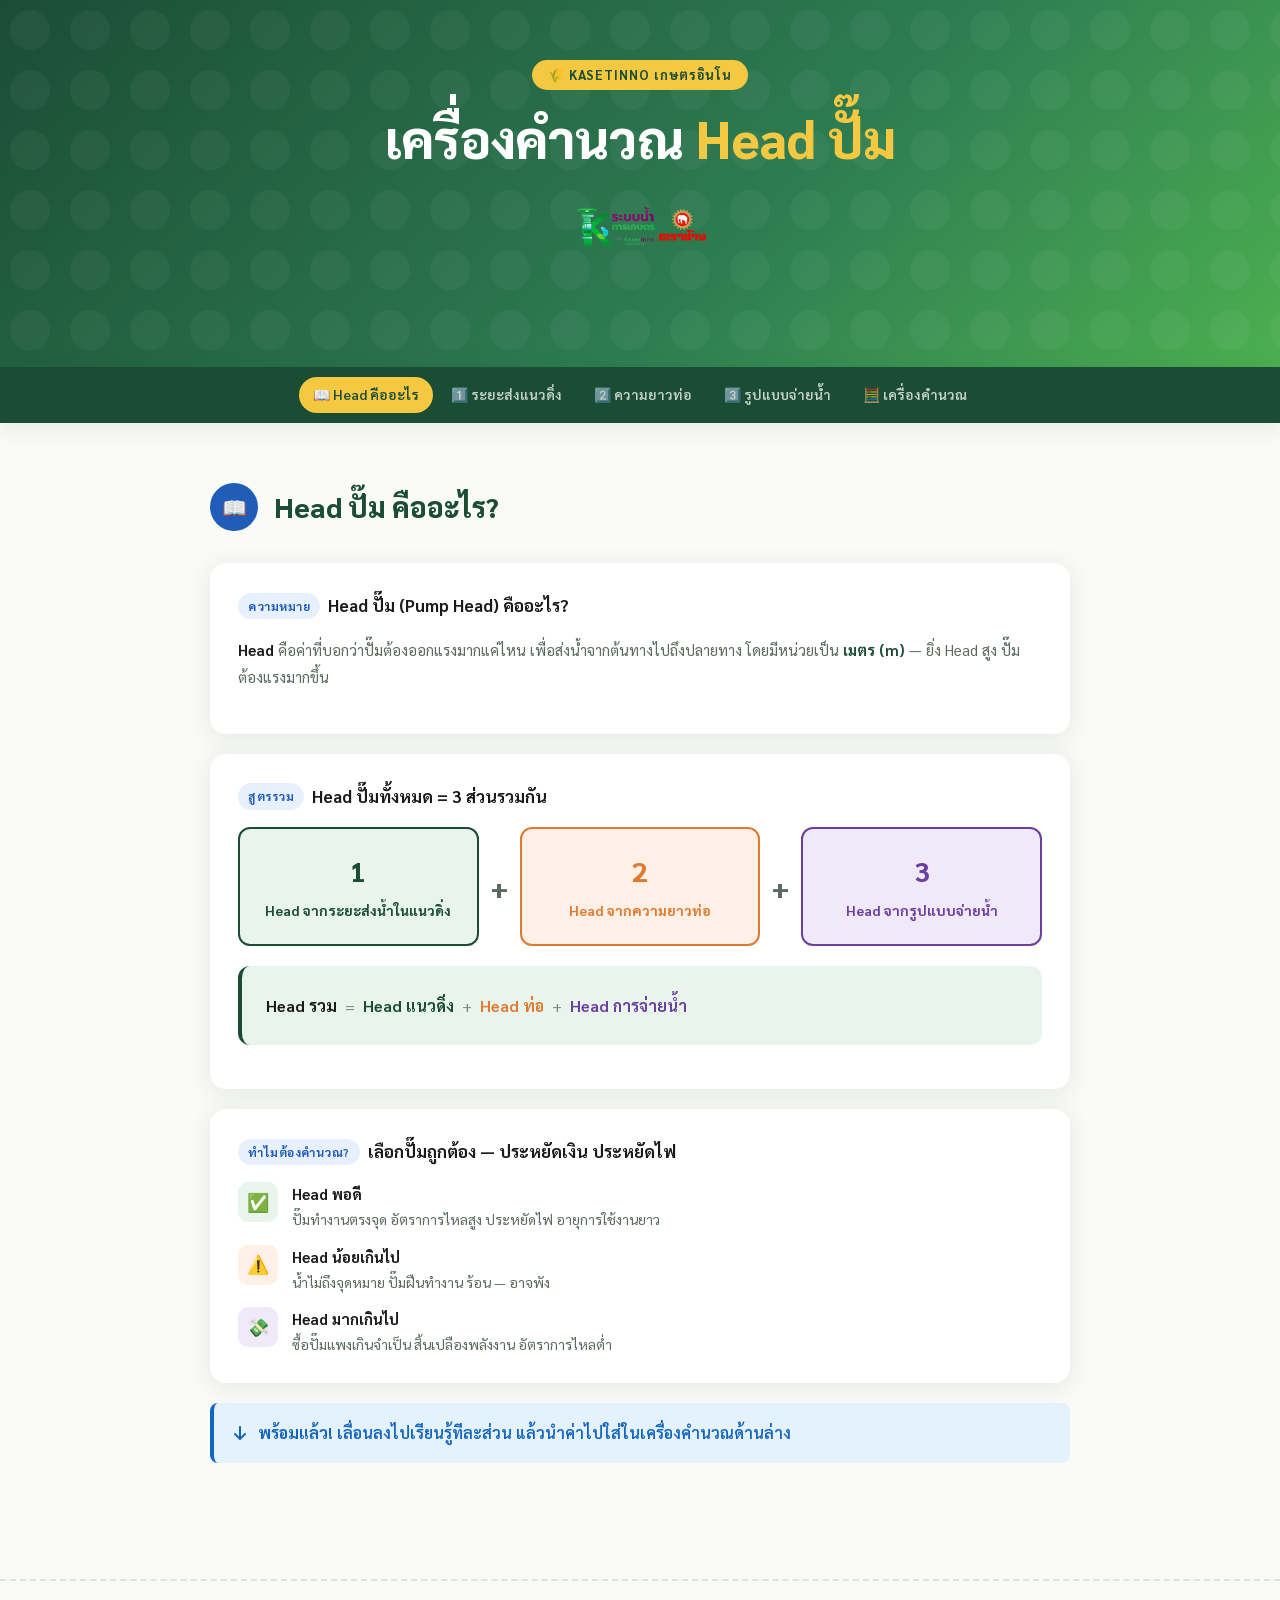
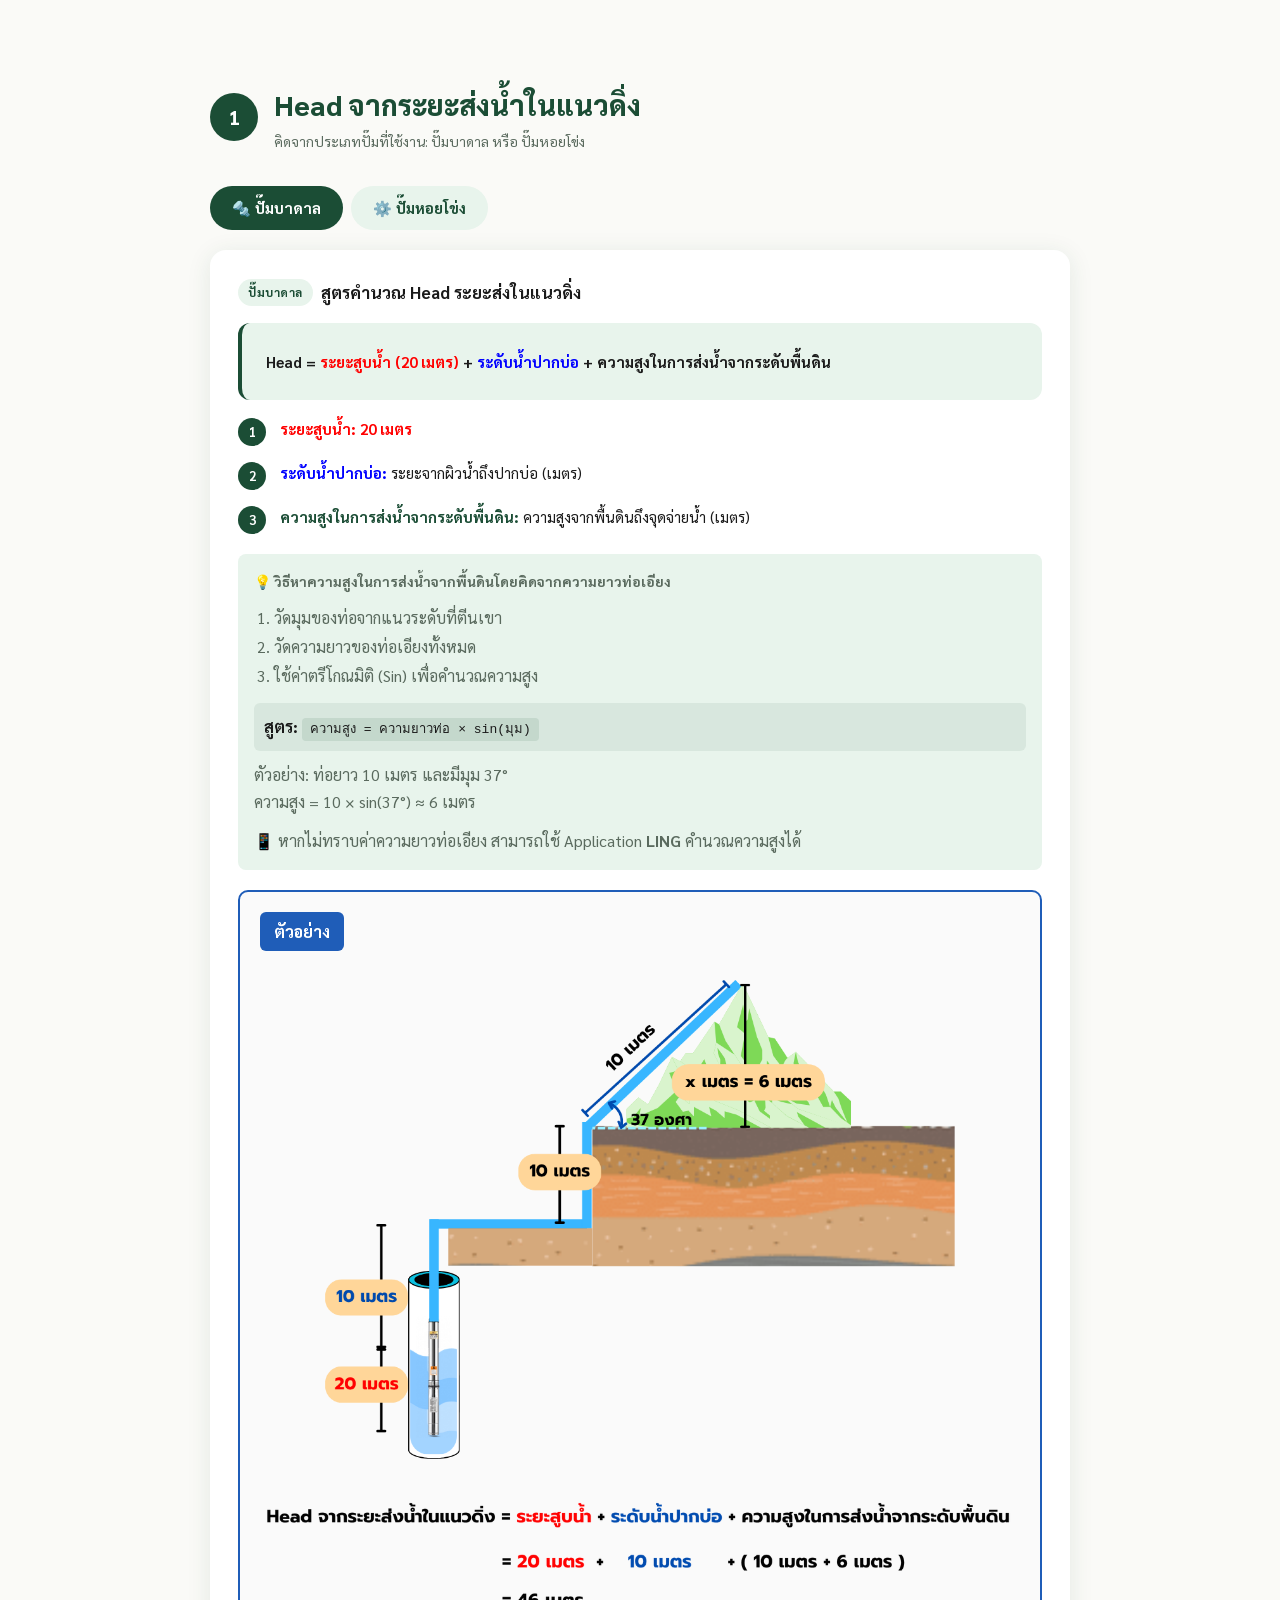
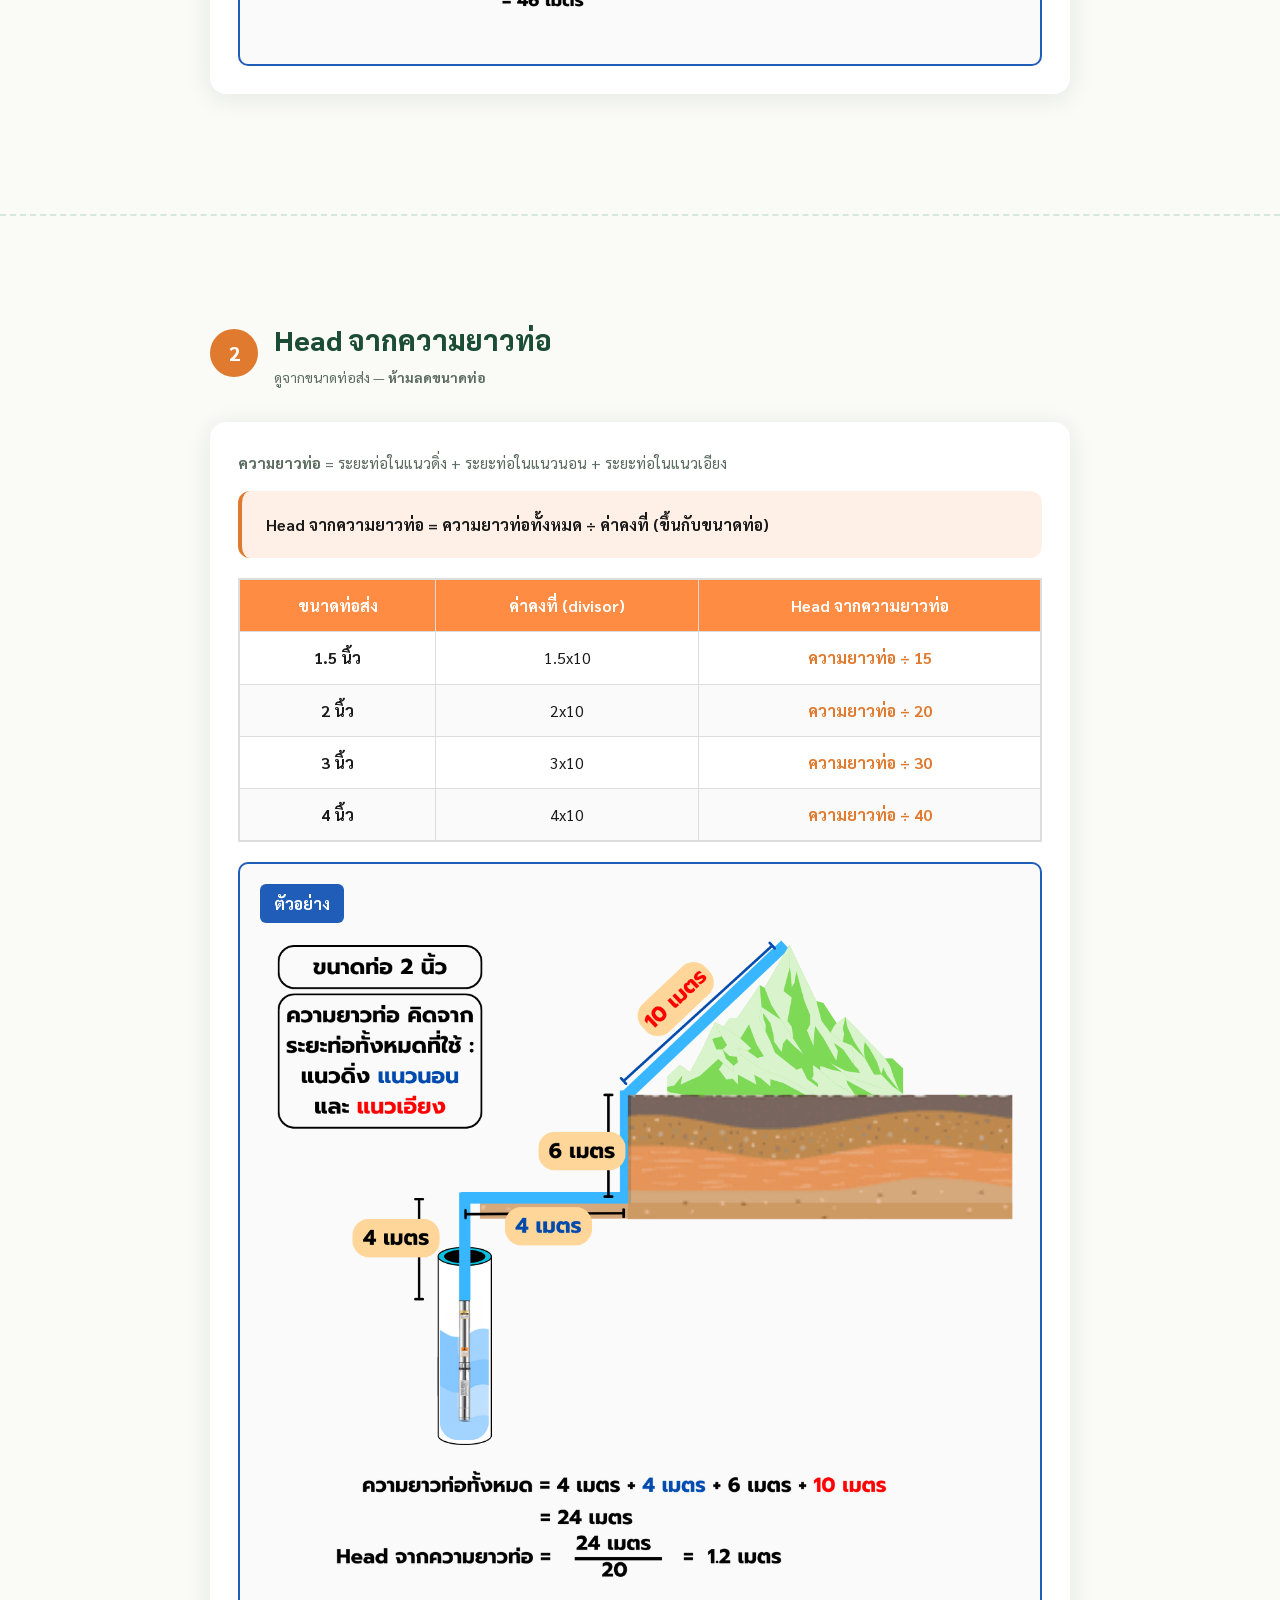
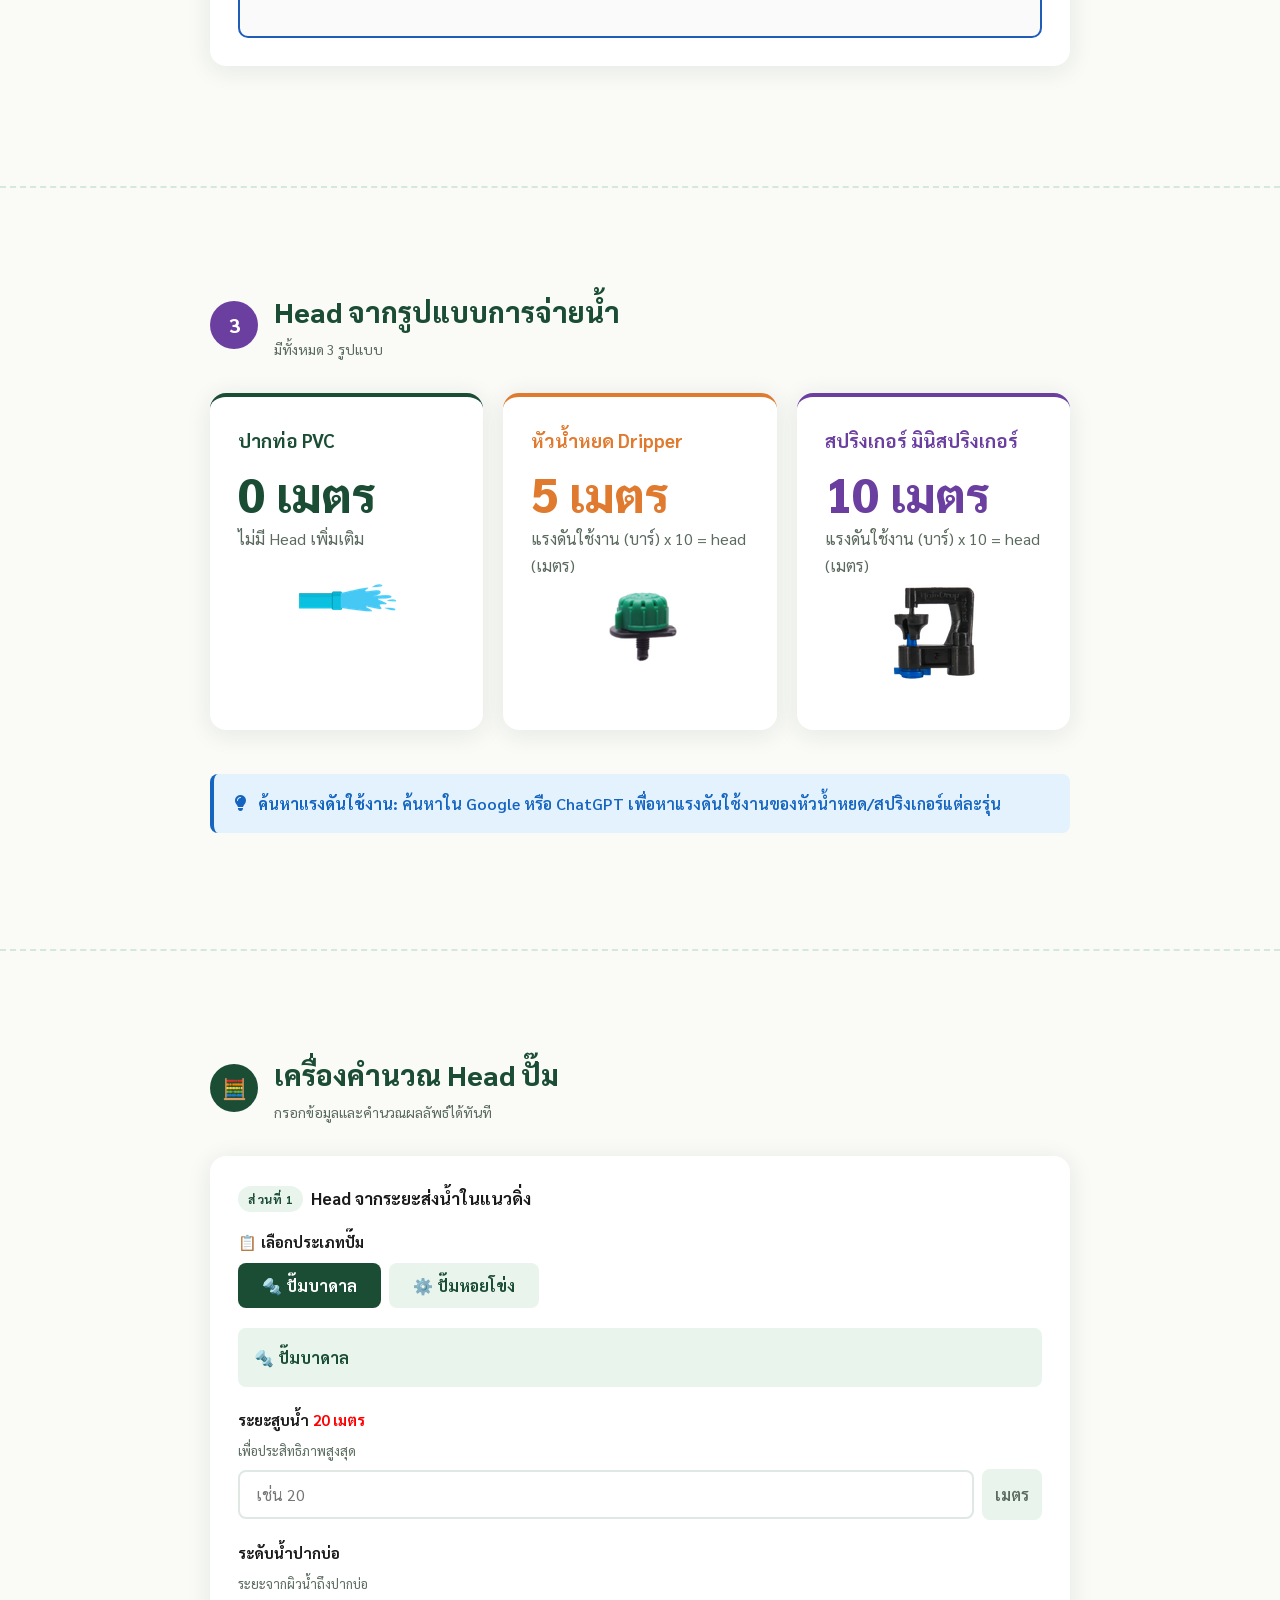
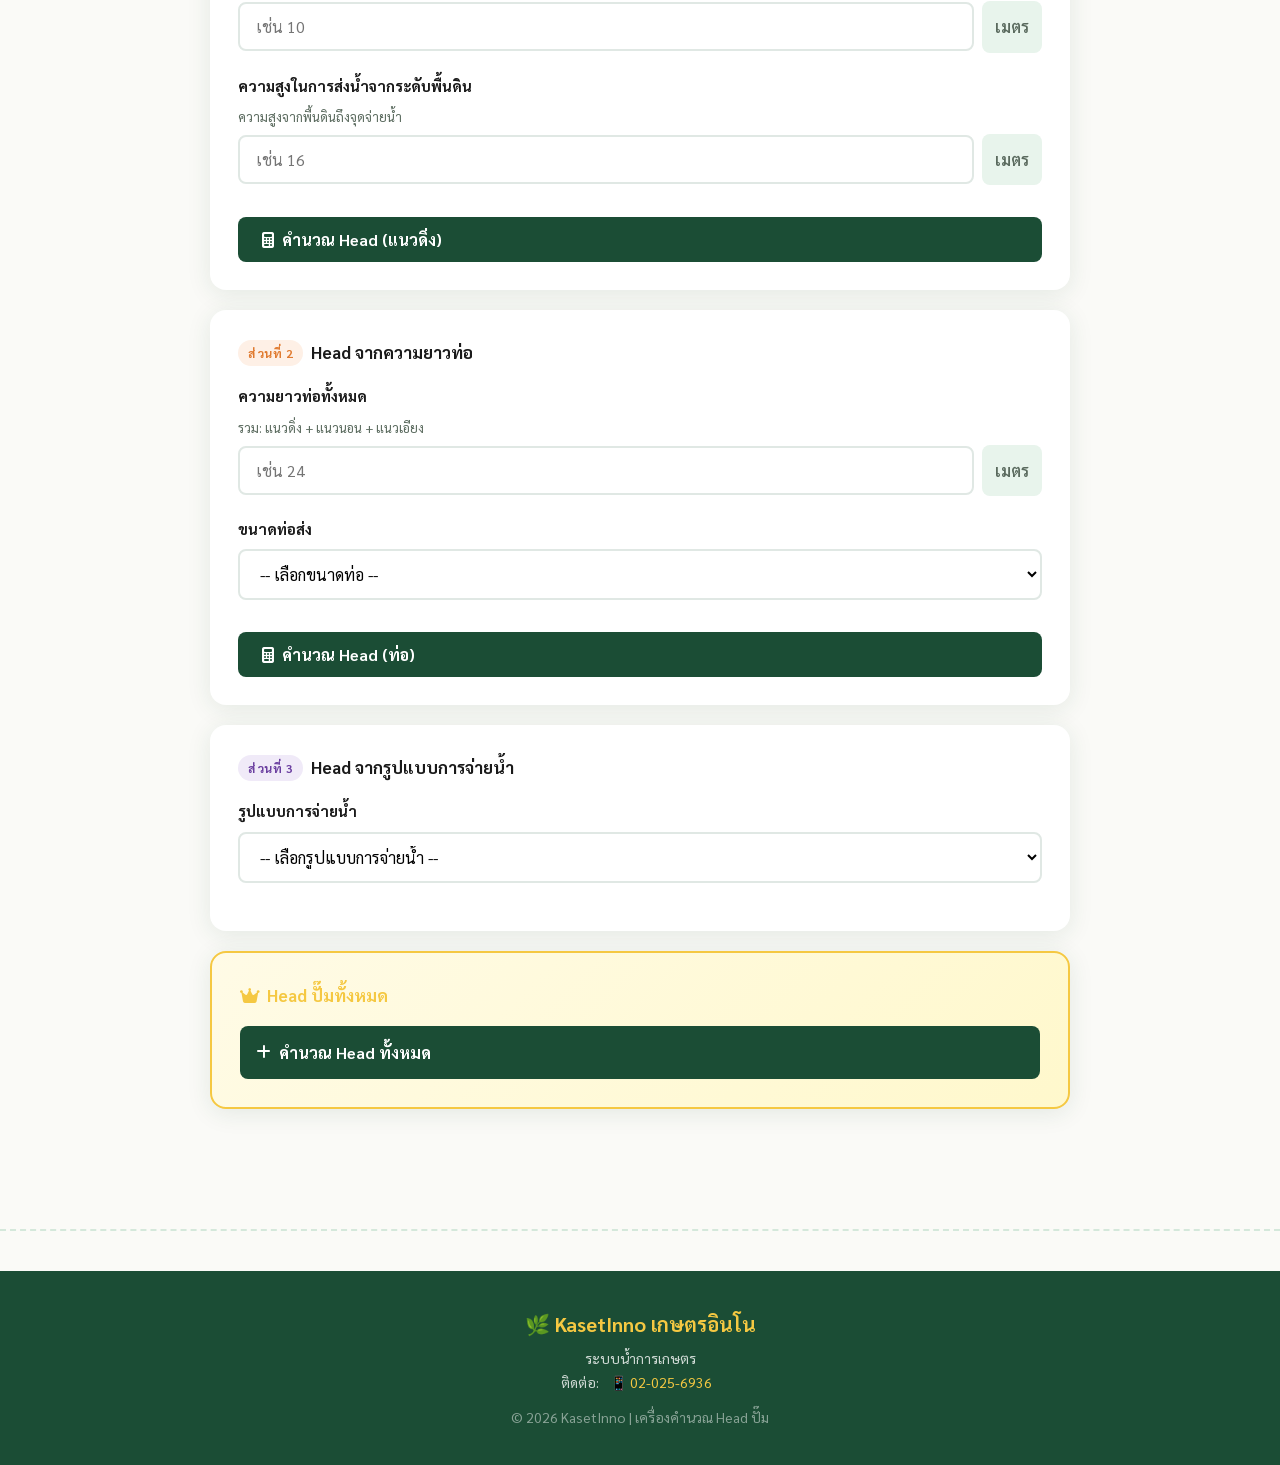
==== commit 0bc00ecf: "Update index.html" ====
--- a/index.html
+++ b/index.html
@@ -2482,7 +2482,7 @@
     <header class="hero">
         <div class="hero-badge">🌾 KasetInno เกษตรอินโน</div>
         <h1>เครื่องคำนวณ <span>Head ปั๊ม</span></h1>
-        <img src="logo.png" alt="KasetInno logo" class="hero-logo">
+        <img src="./image/logo.png" alt="KasetInno logo" class="hero-logo">
     </header>
 
     <!-- STICKY NAV -->
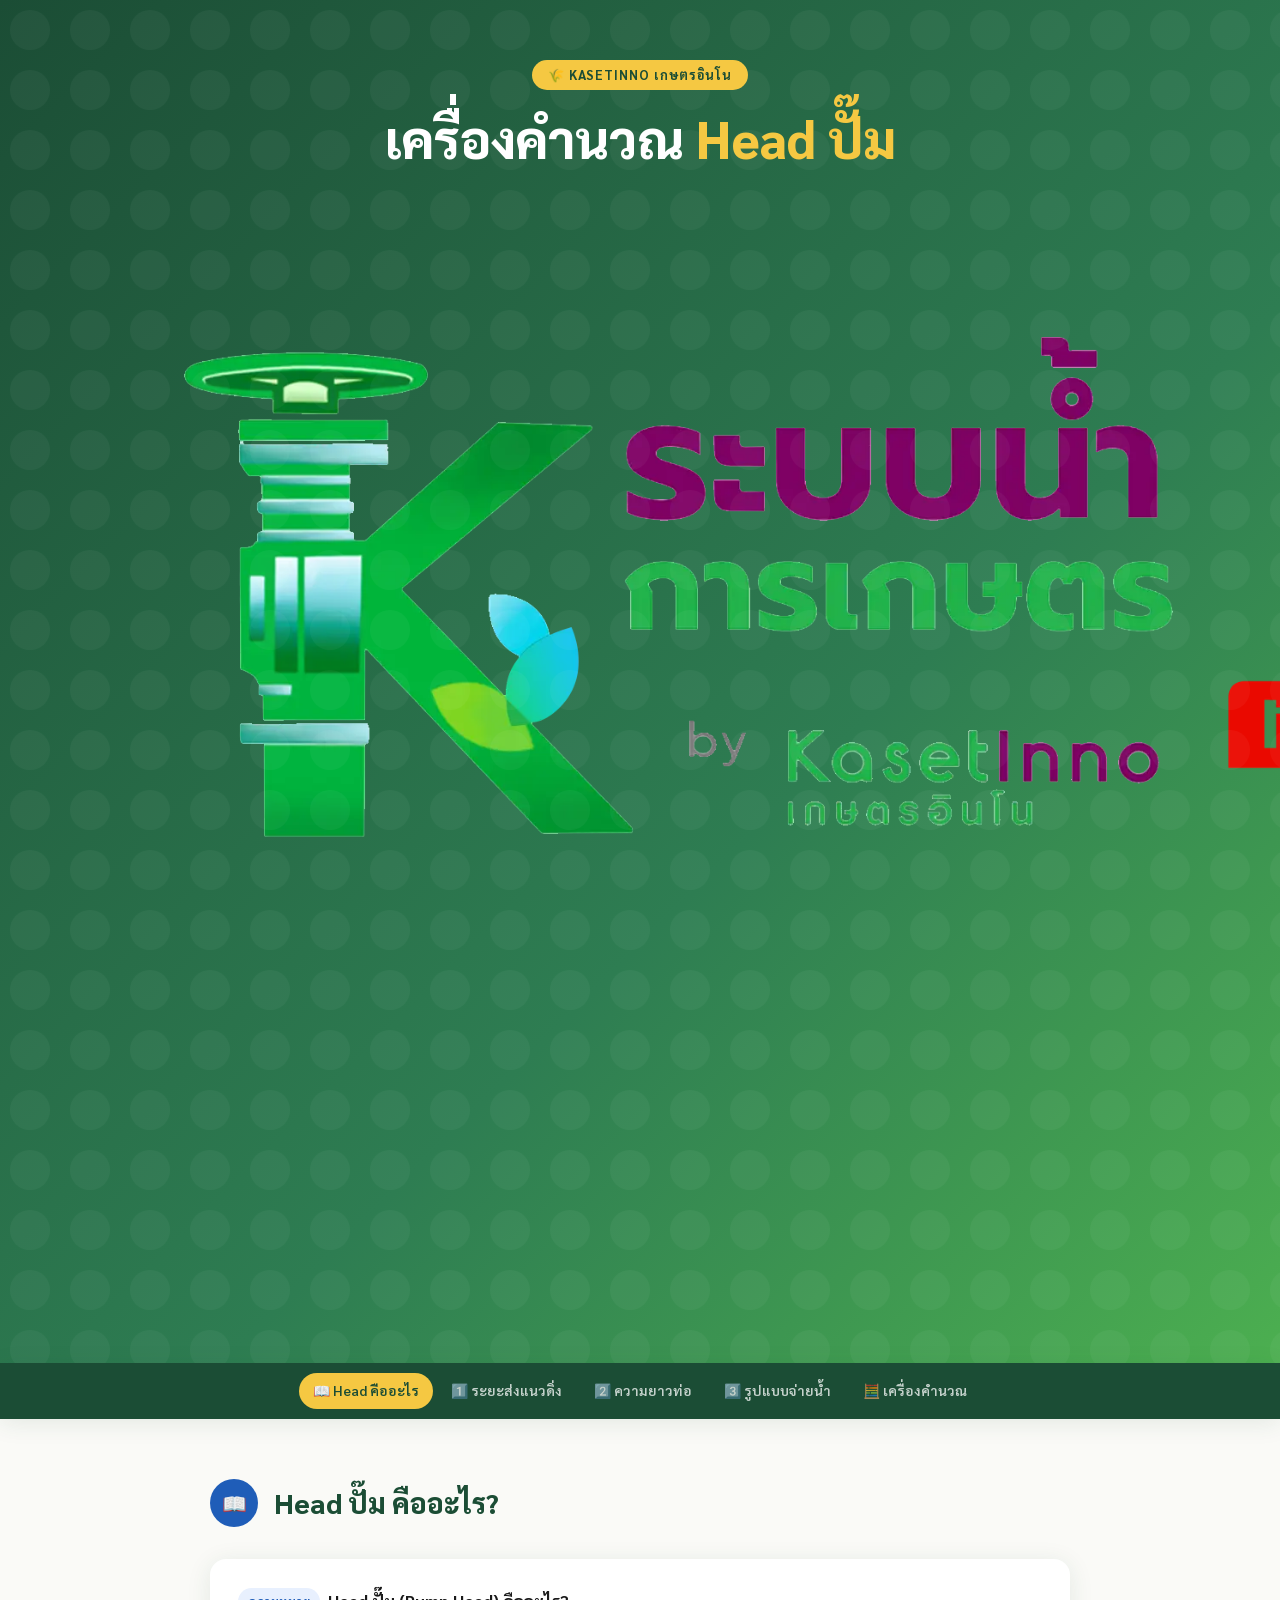
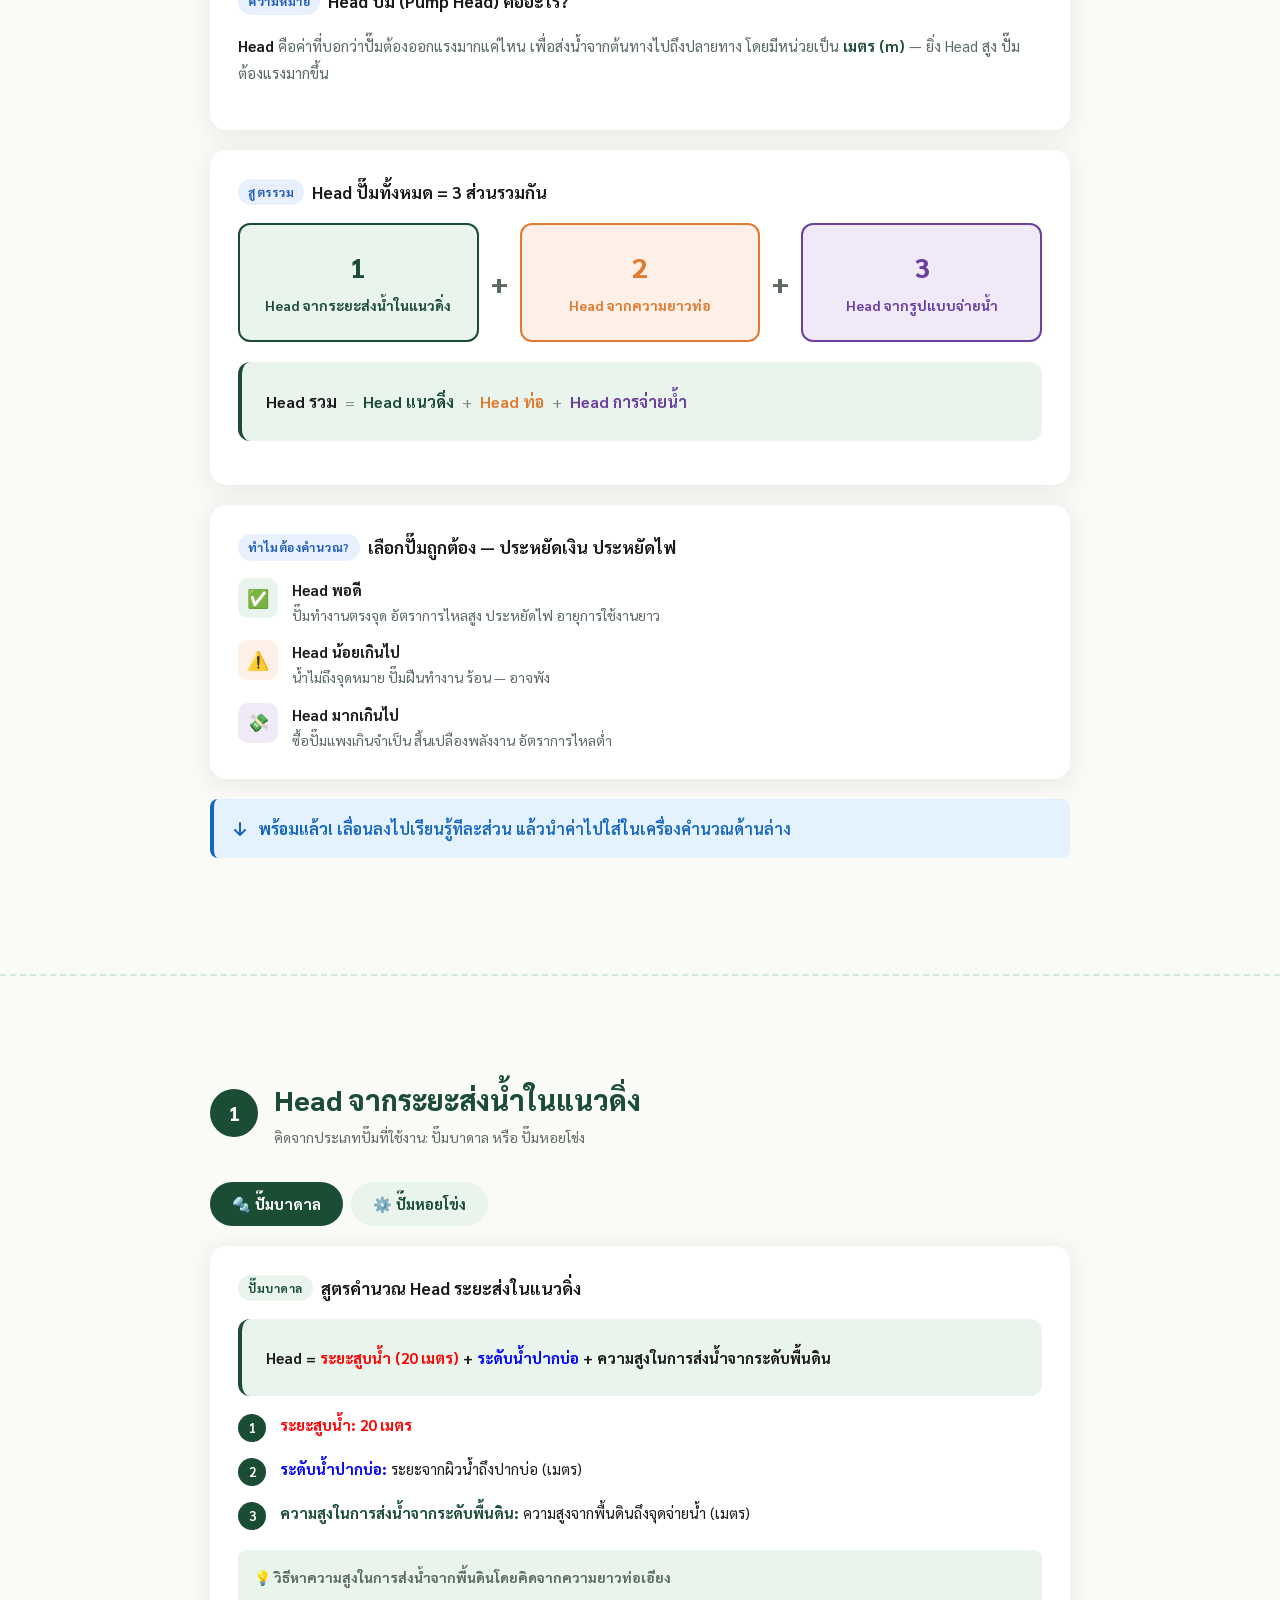
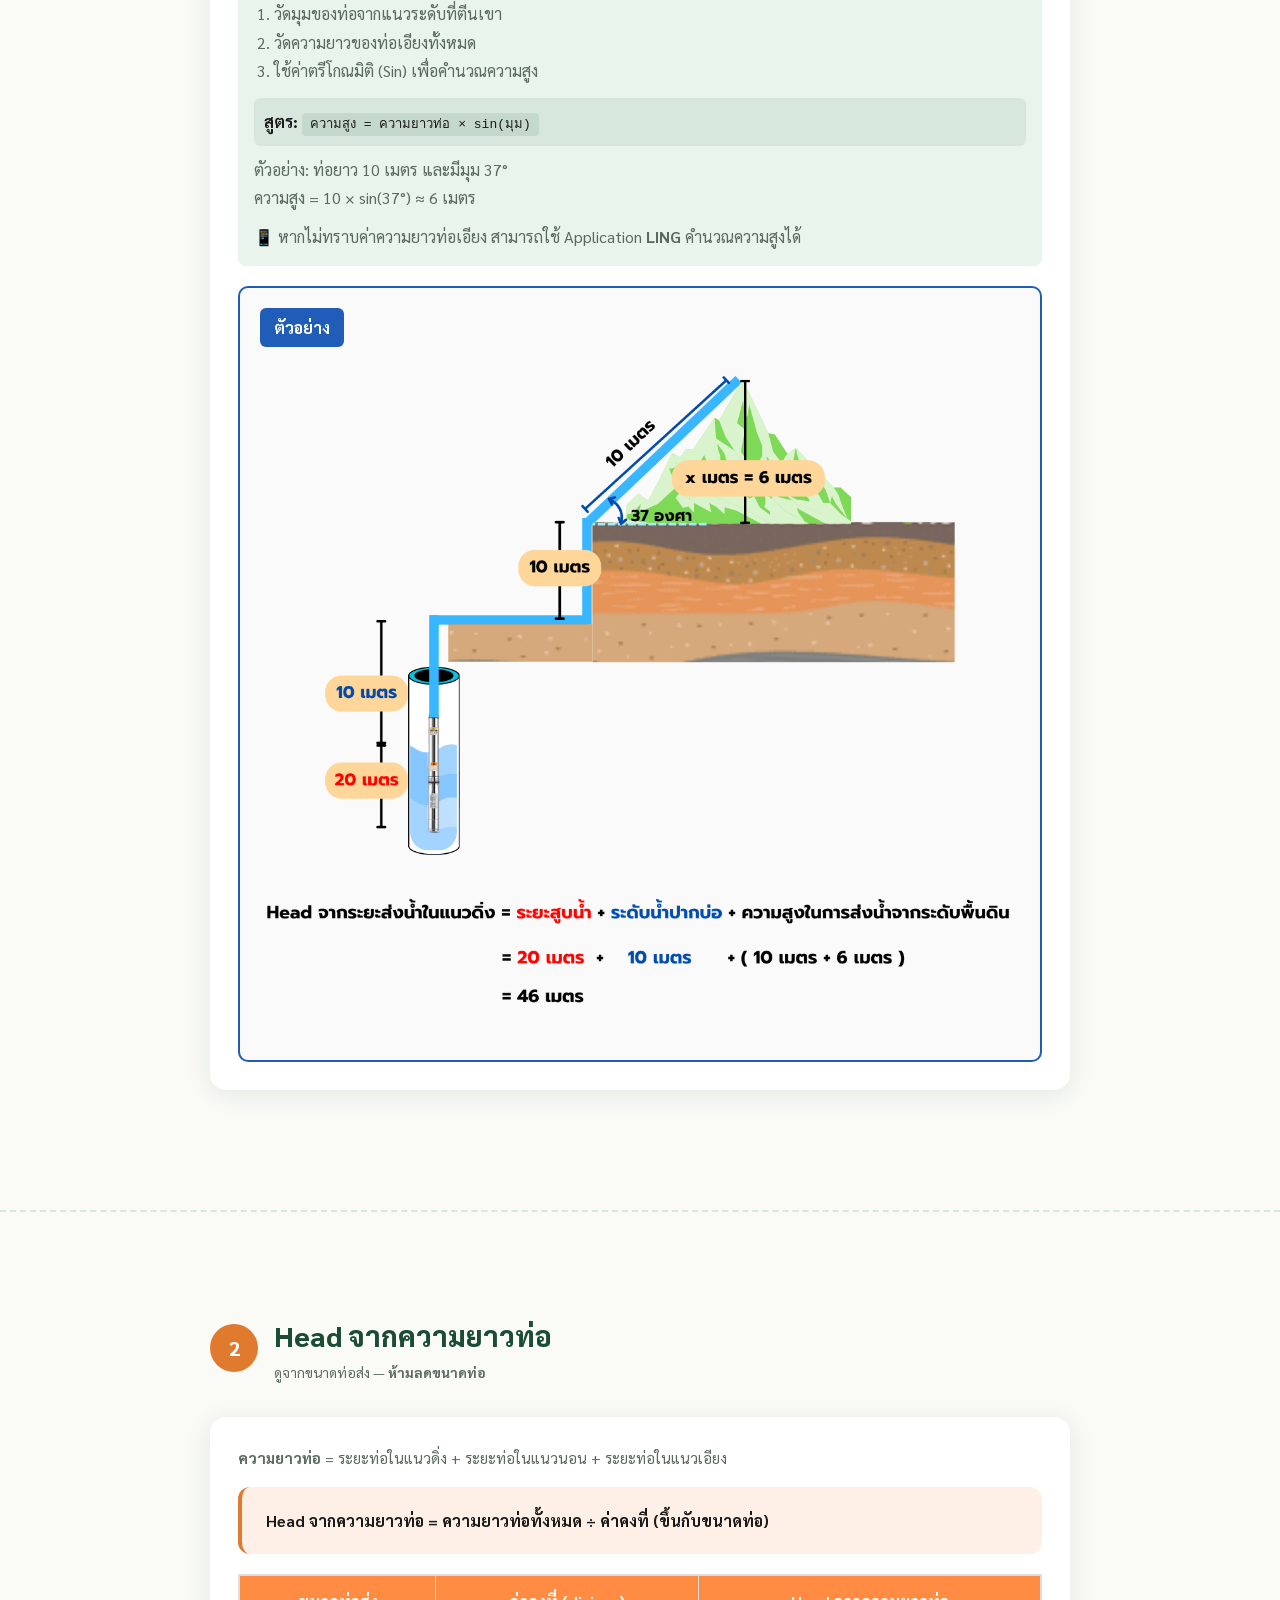
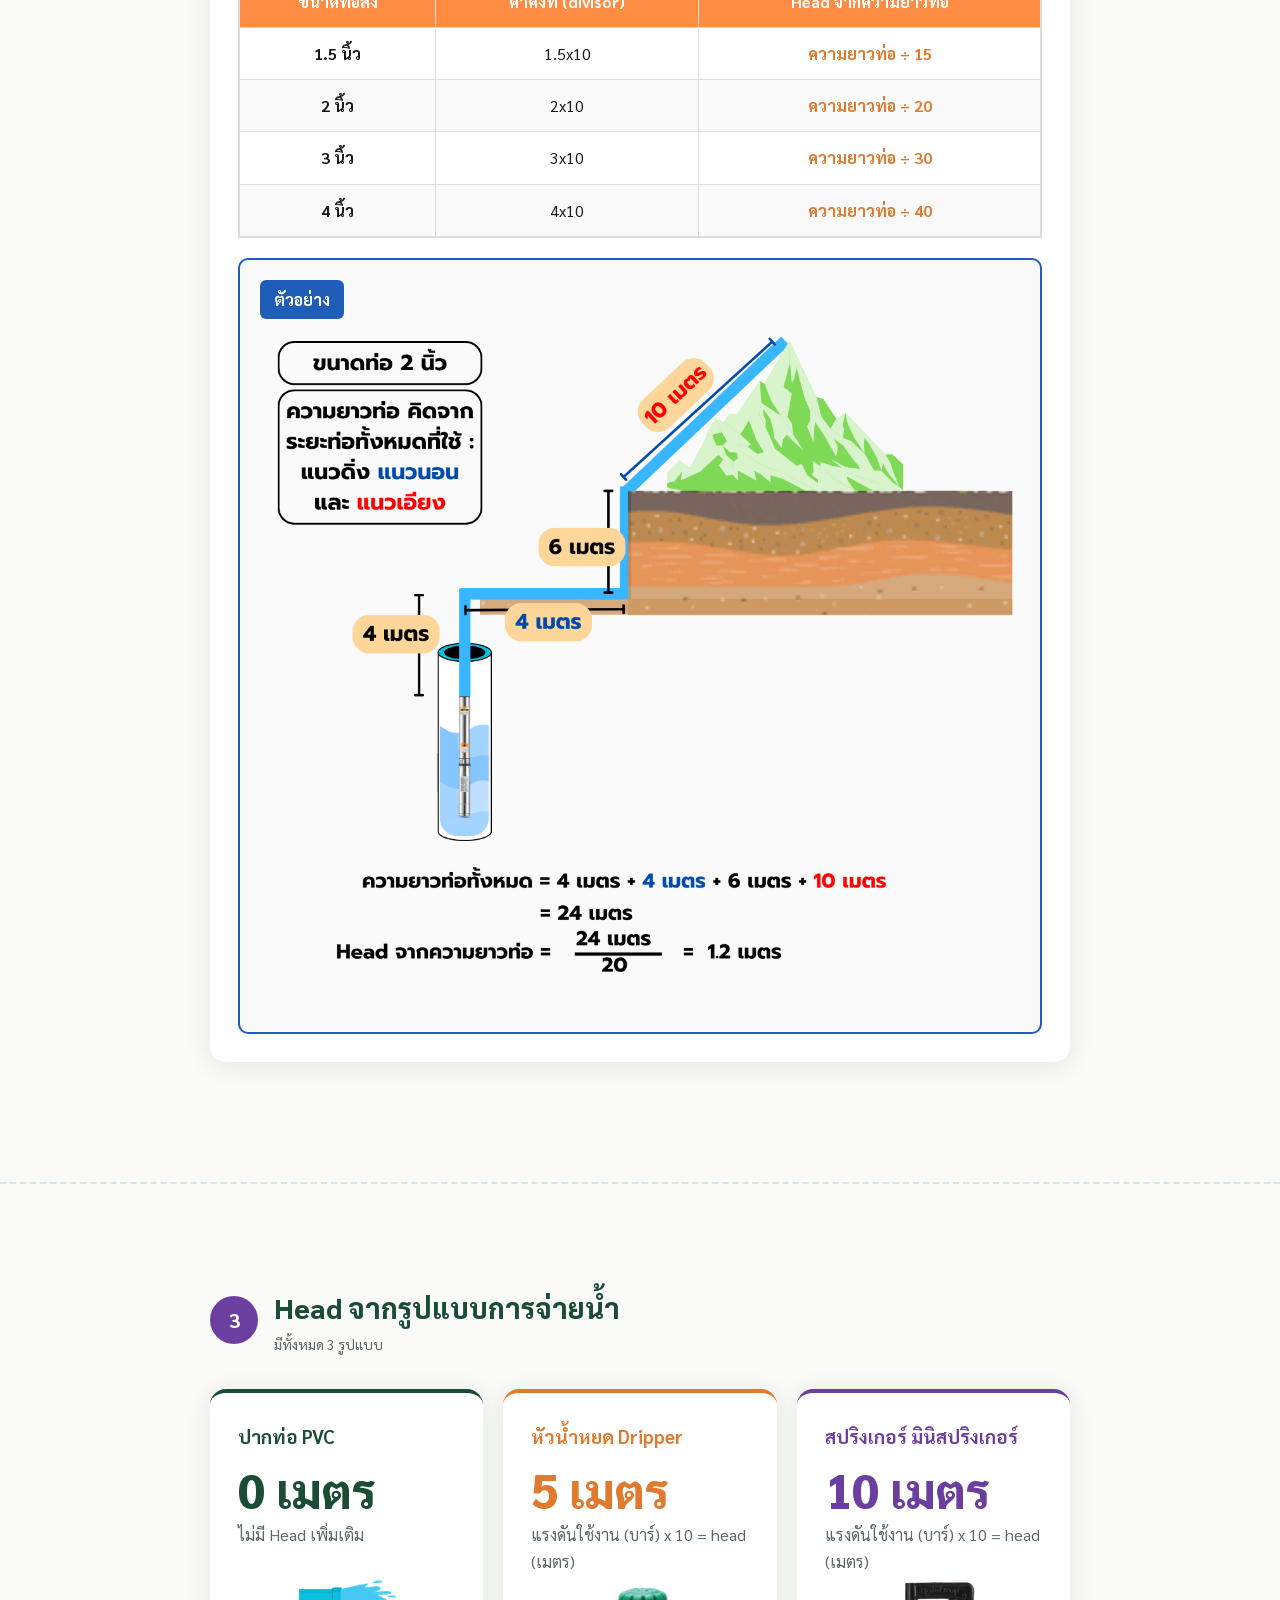
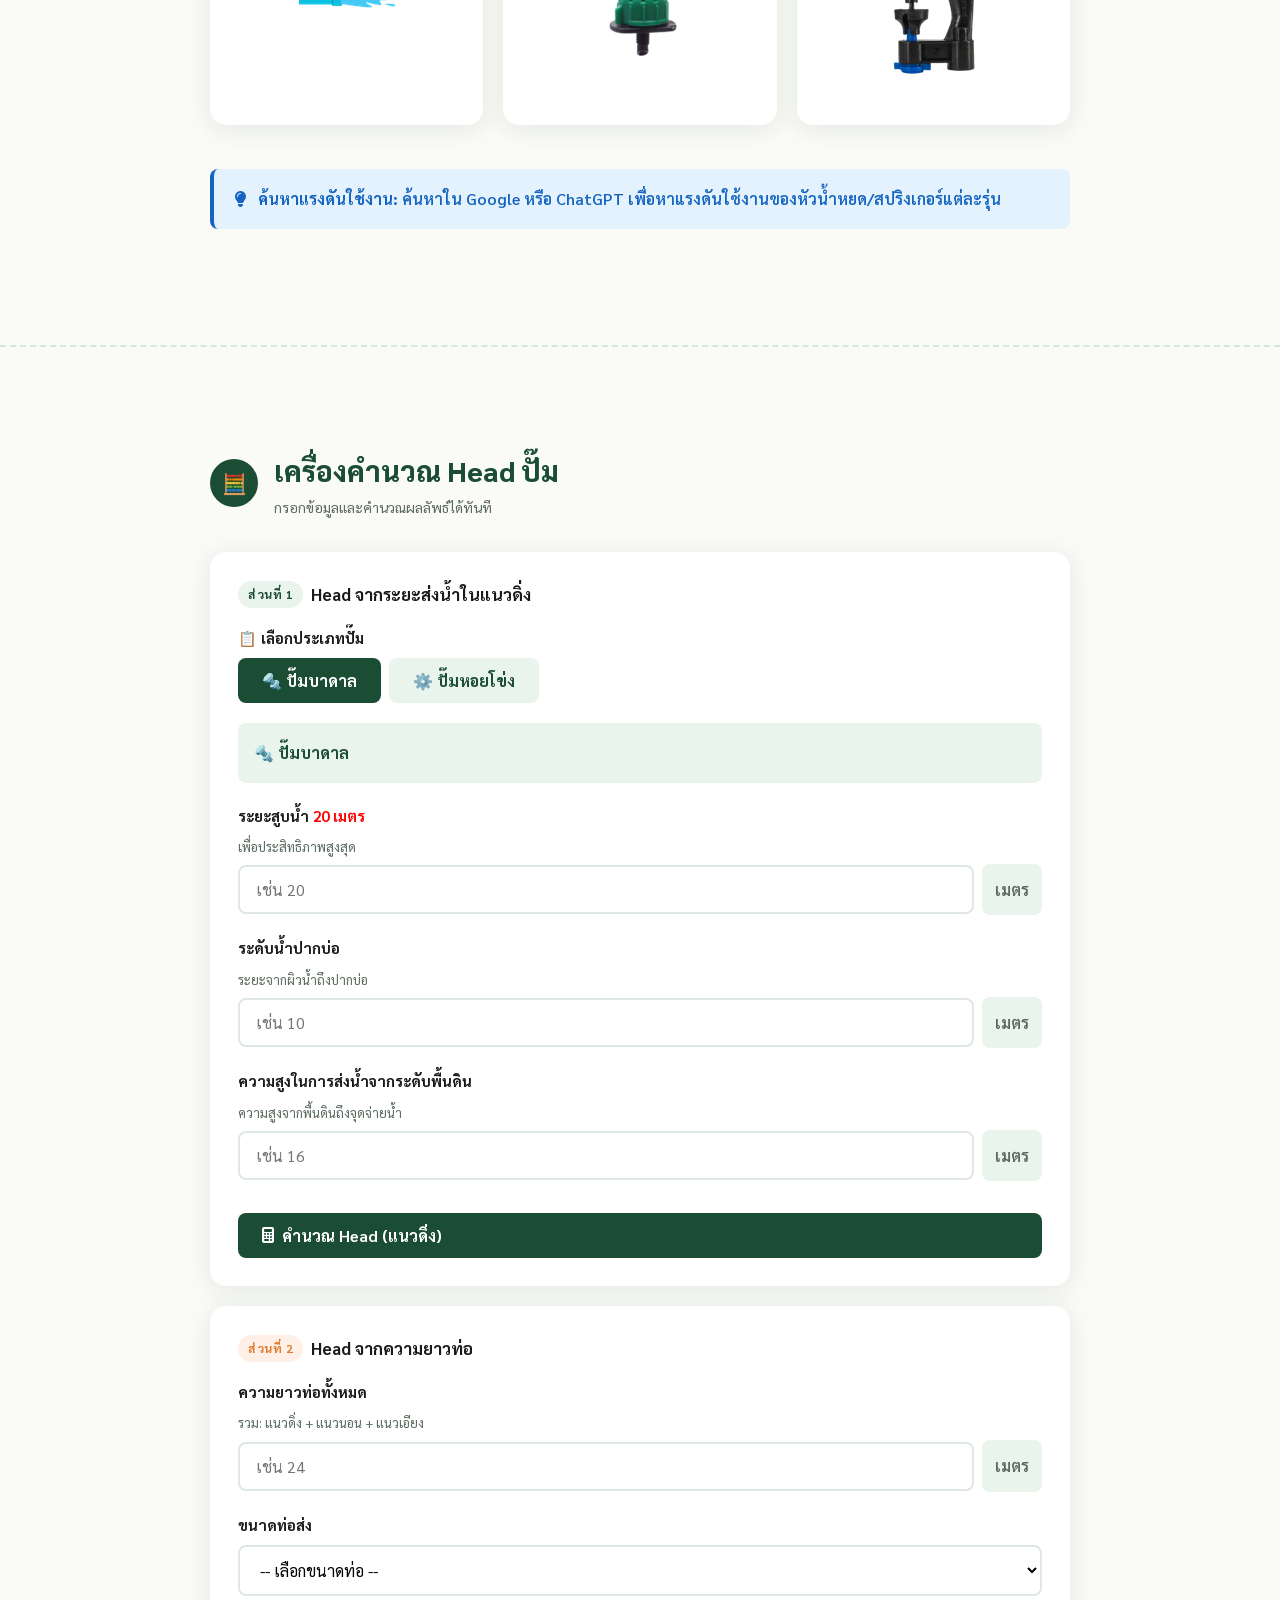
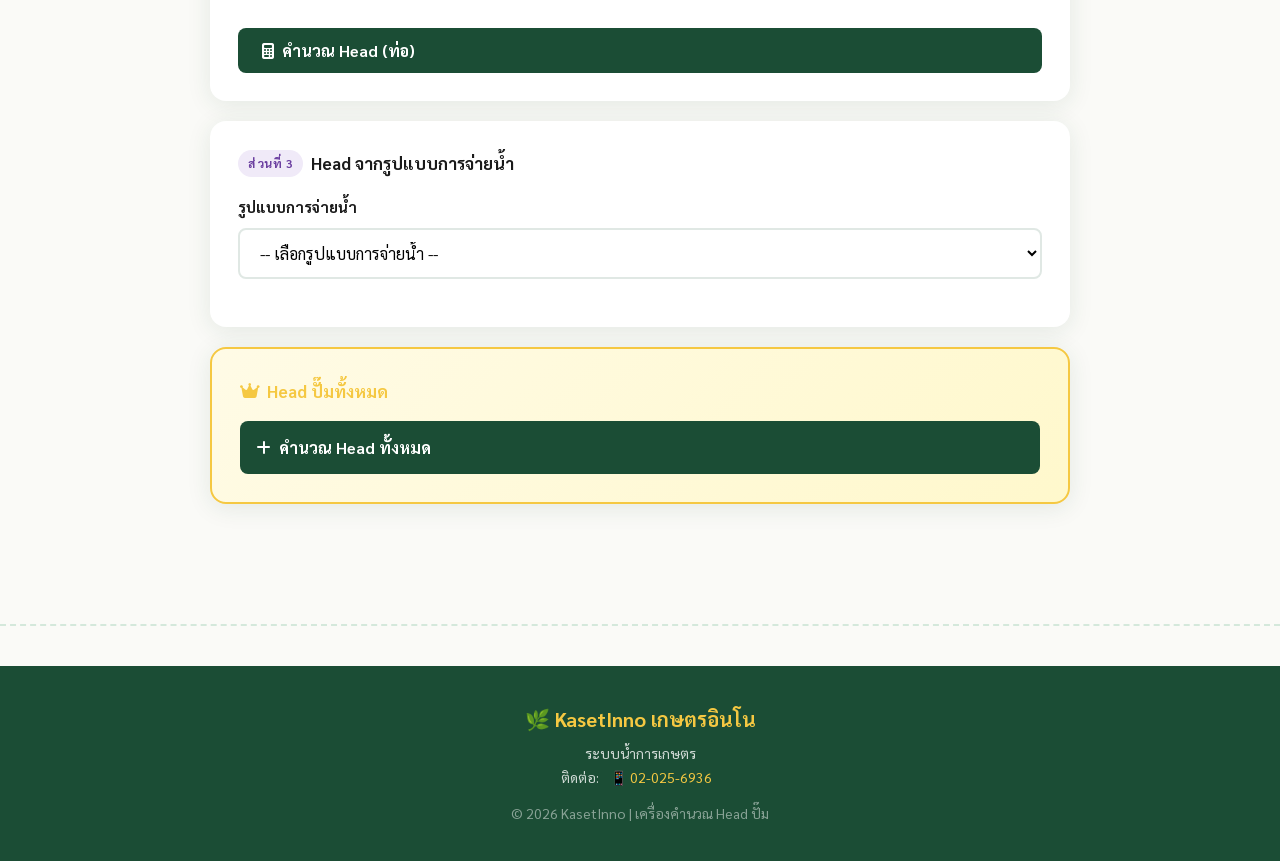
==== commit fc0cd3c7: "Update index.html" ====
--- a/index.html
+++ b/index.html
@@ -2471,7 +2471,6 @@
 }
 
 .hero-logo {
-    max-width: 150px;
     margin-top: 1rem;
 }
 
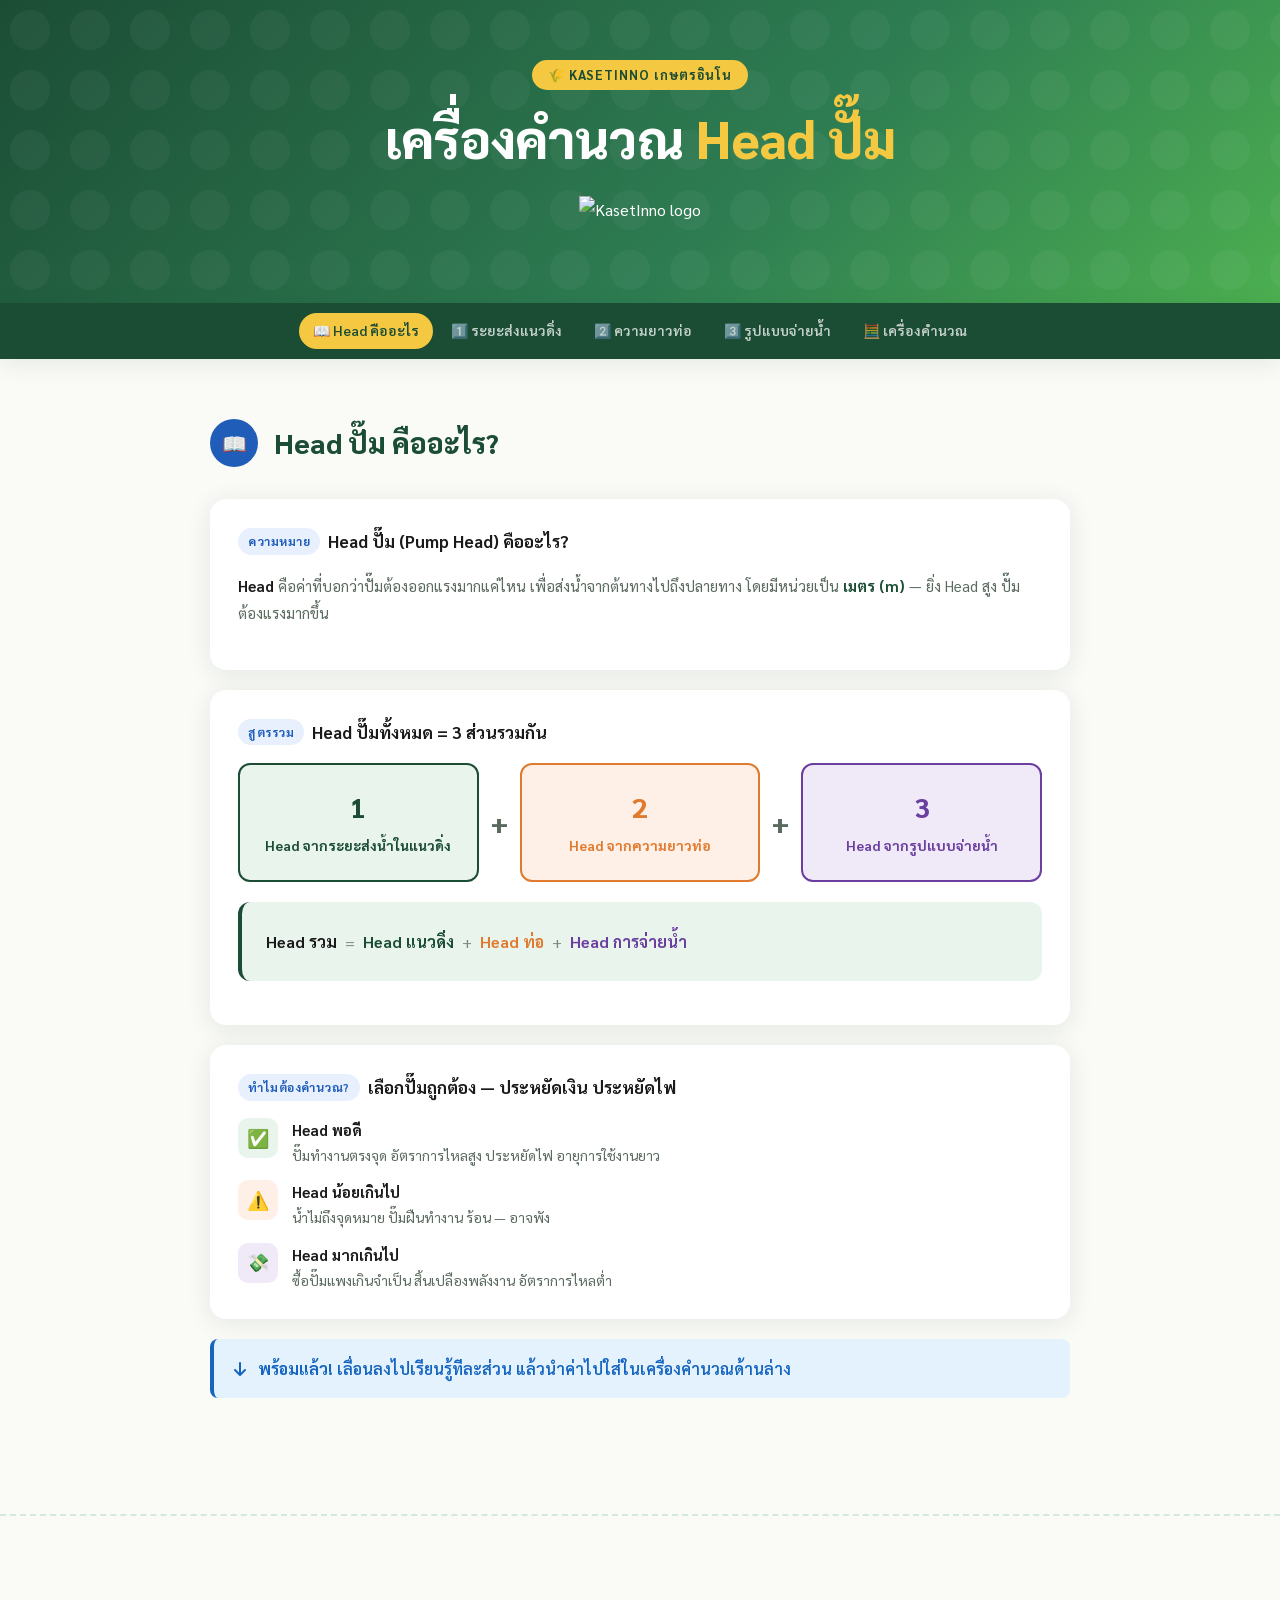
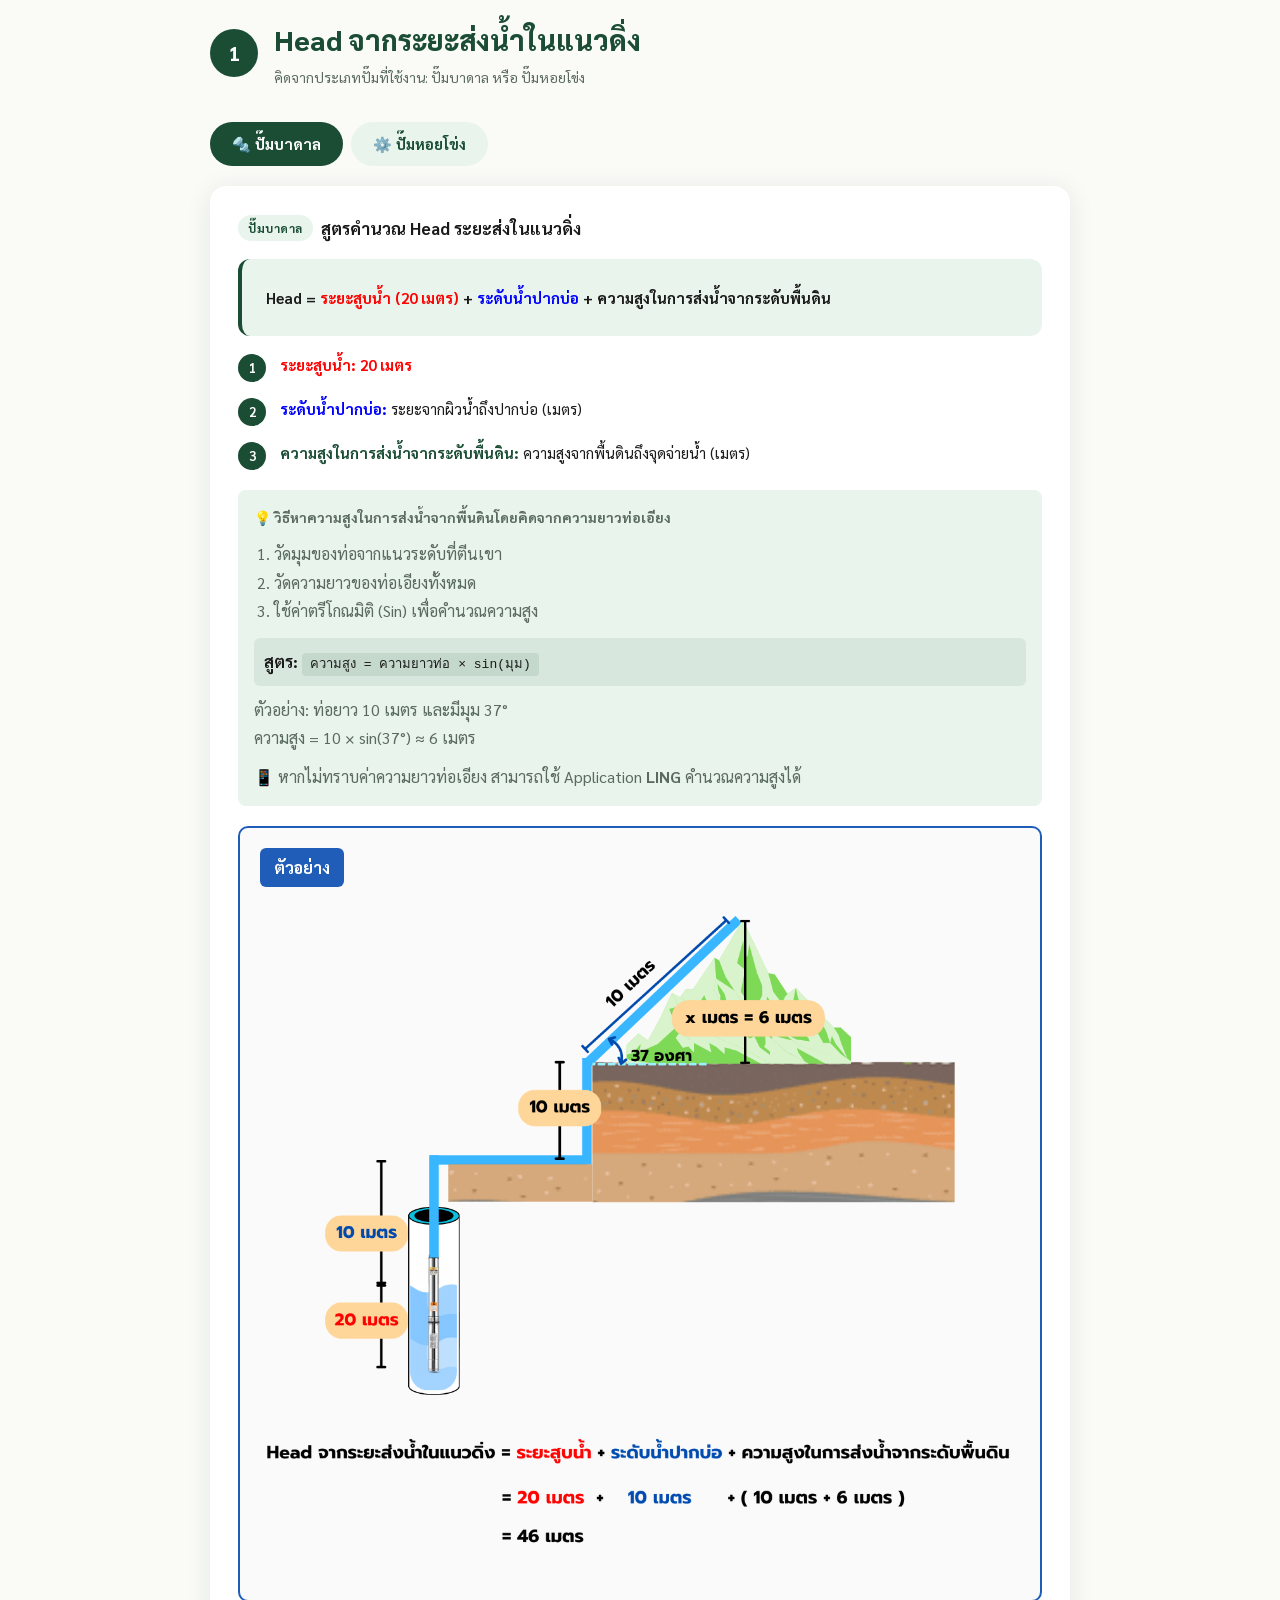
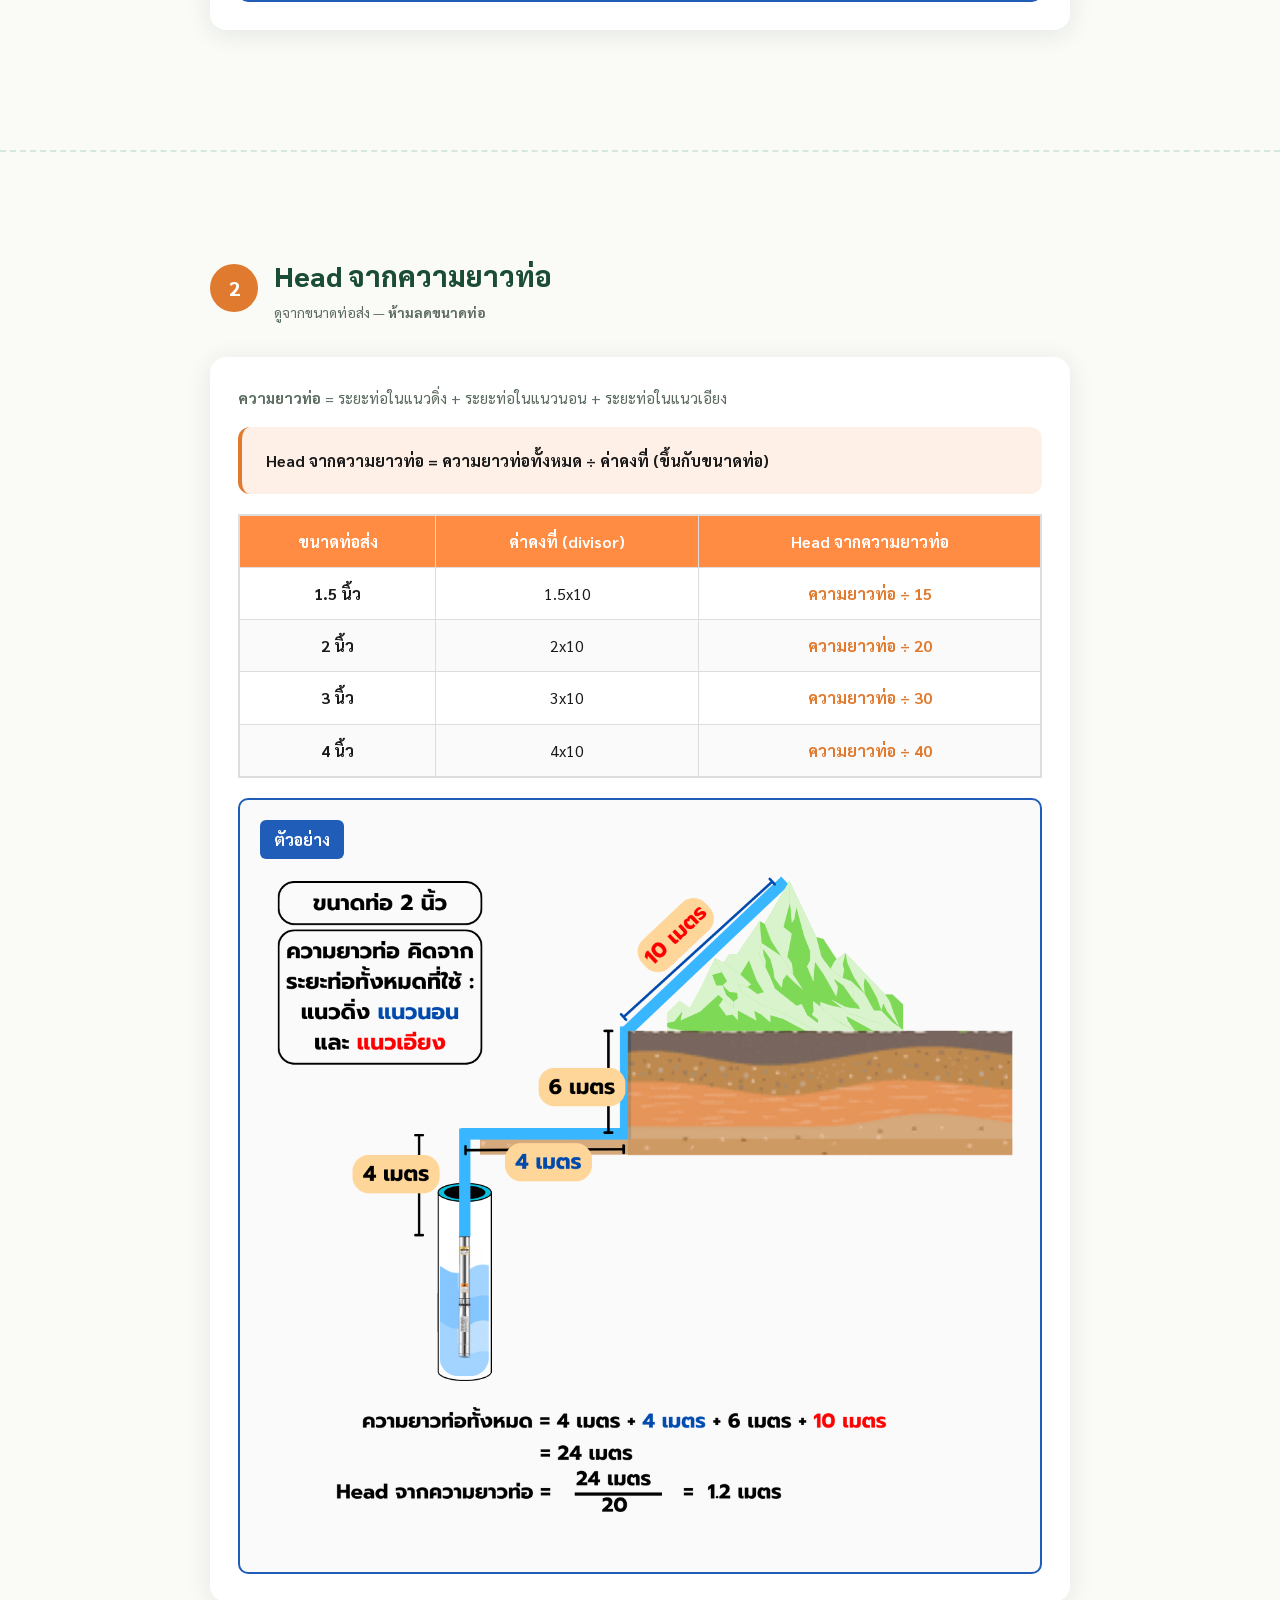
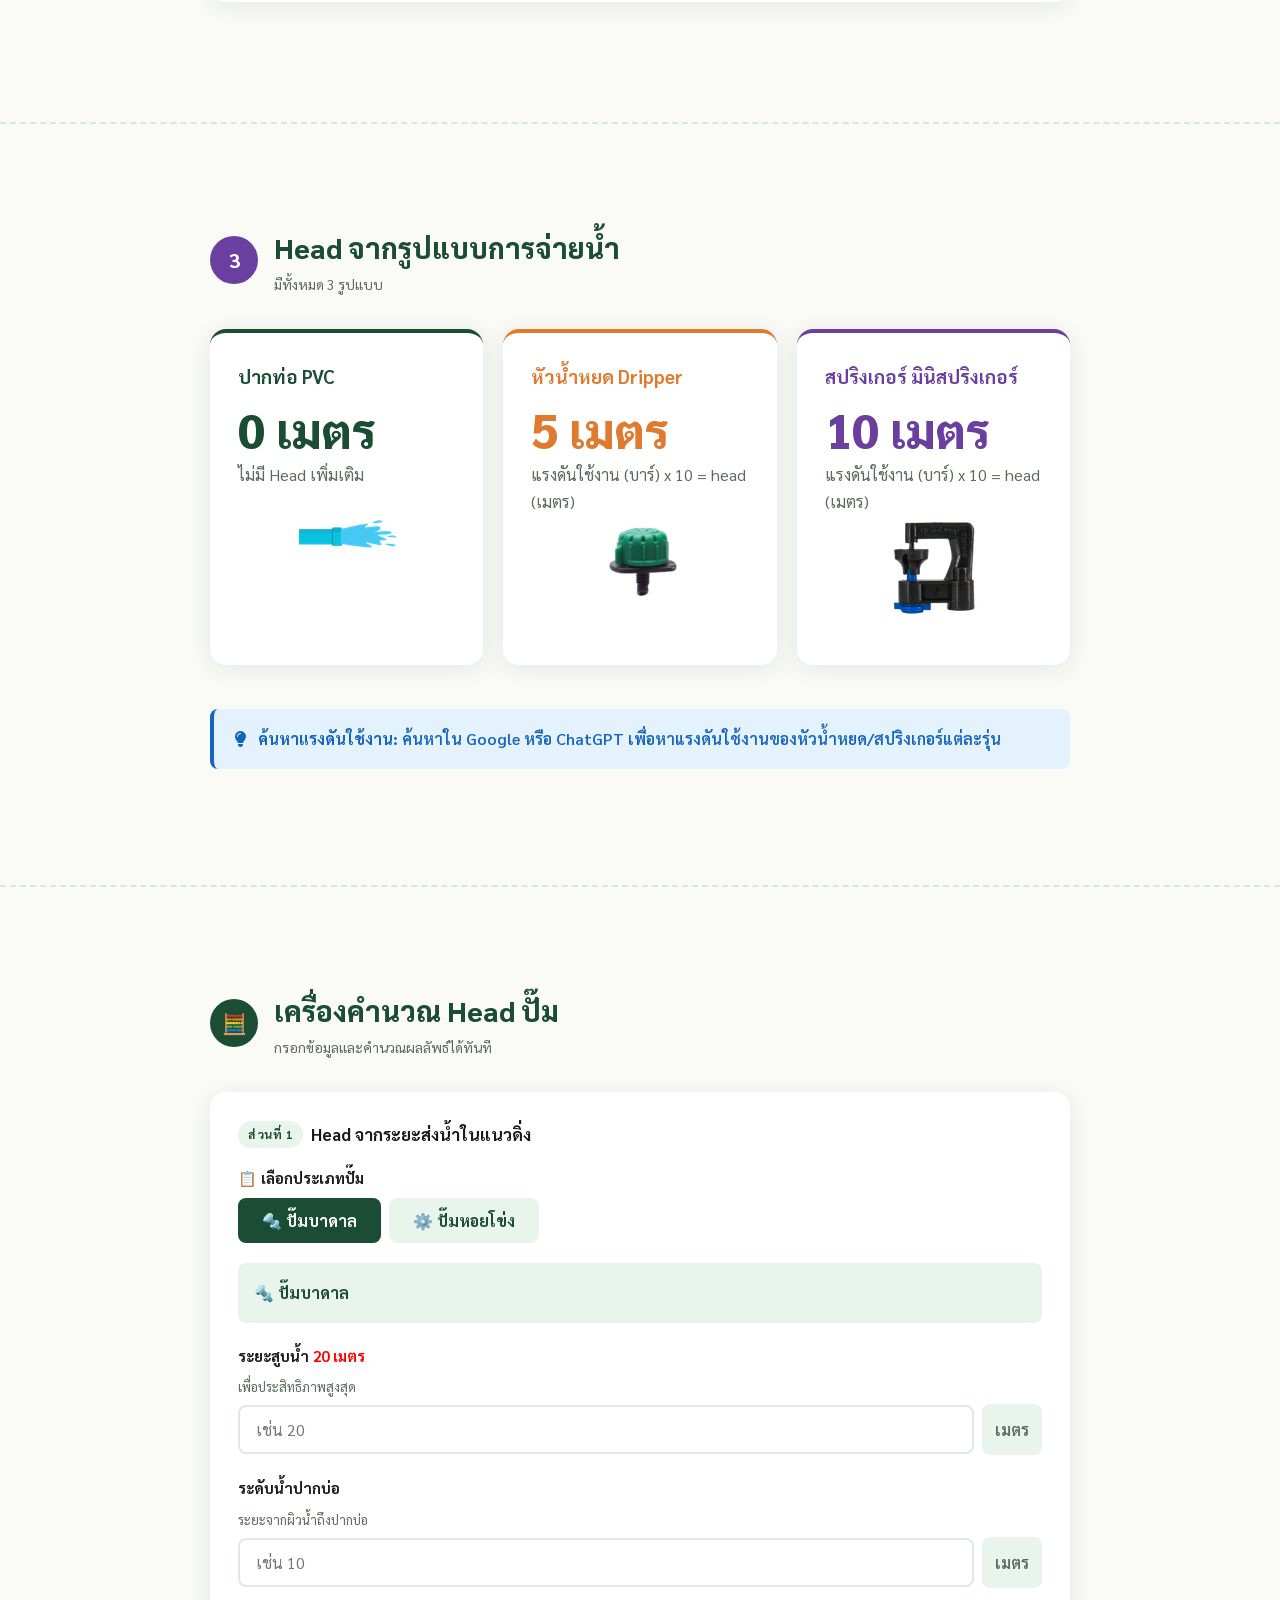
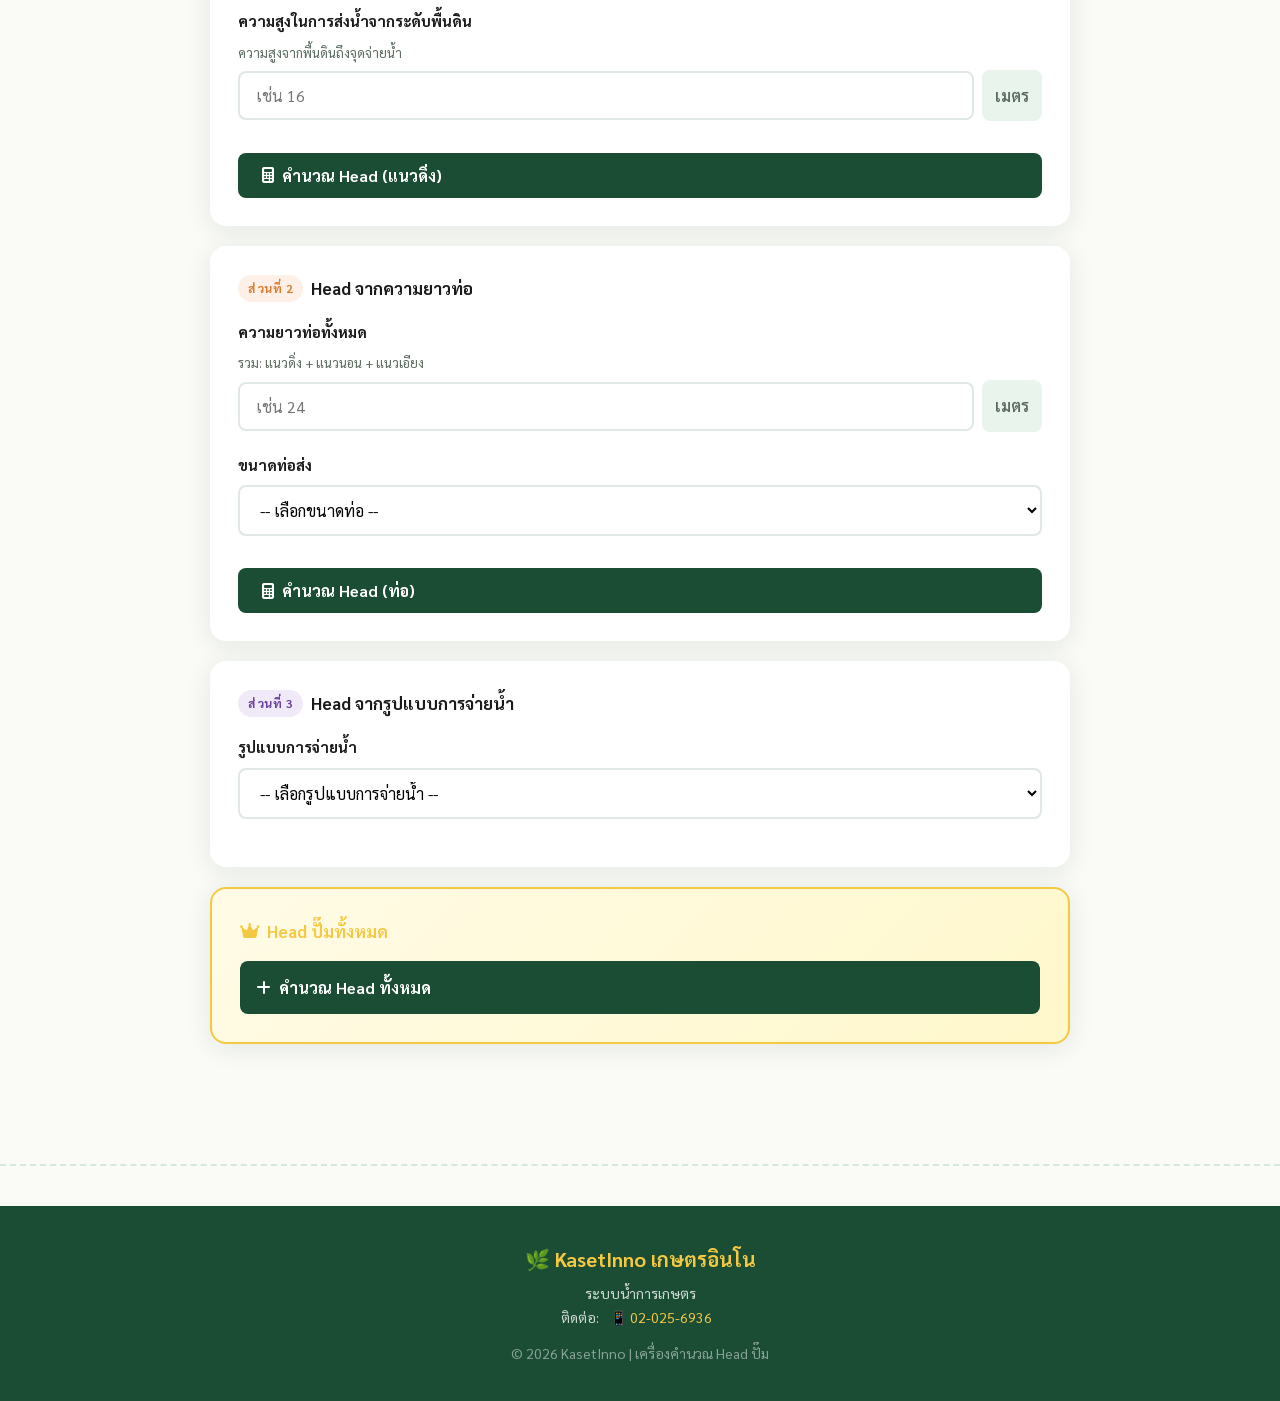
==== commit f4853f7b: "Summary" ====
--- a/index.html
+++ b/index.html
@@ -2471,6 +2471,7 @@
 }
 
 .hero-logo {
+    max-width: 450px;
     margin-top: 1rem;
 }
 
@@ -2481,7 +2482,7 @@
     <header class="hero">
         <div class="hero-badge">🌾 KasetInno เกษตรอินโน</div>
         <h1>เครื่องคำนวณ <span>Head ปั๊ม</span></h1>
-        <img src="./image/logo.png" alt="KasetInno logo" class="hero-logo">
+        <img src="logo.png" alt="KasetInno logo" class="hero-logo">
     </header>
 
     <!-- STICKY NAV -->
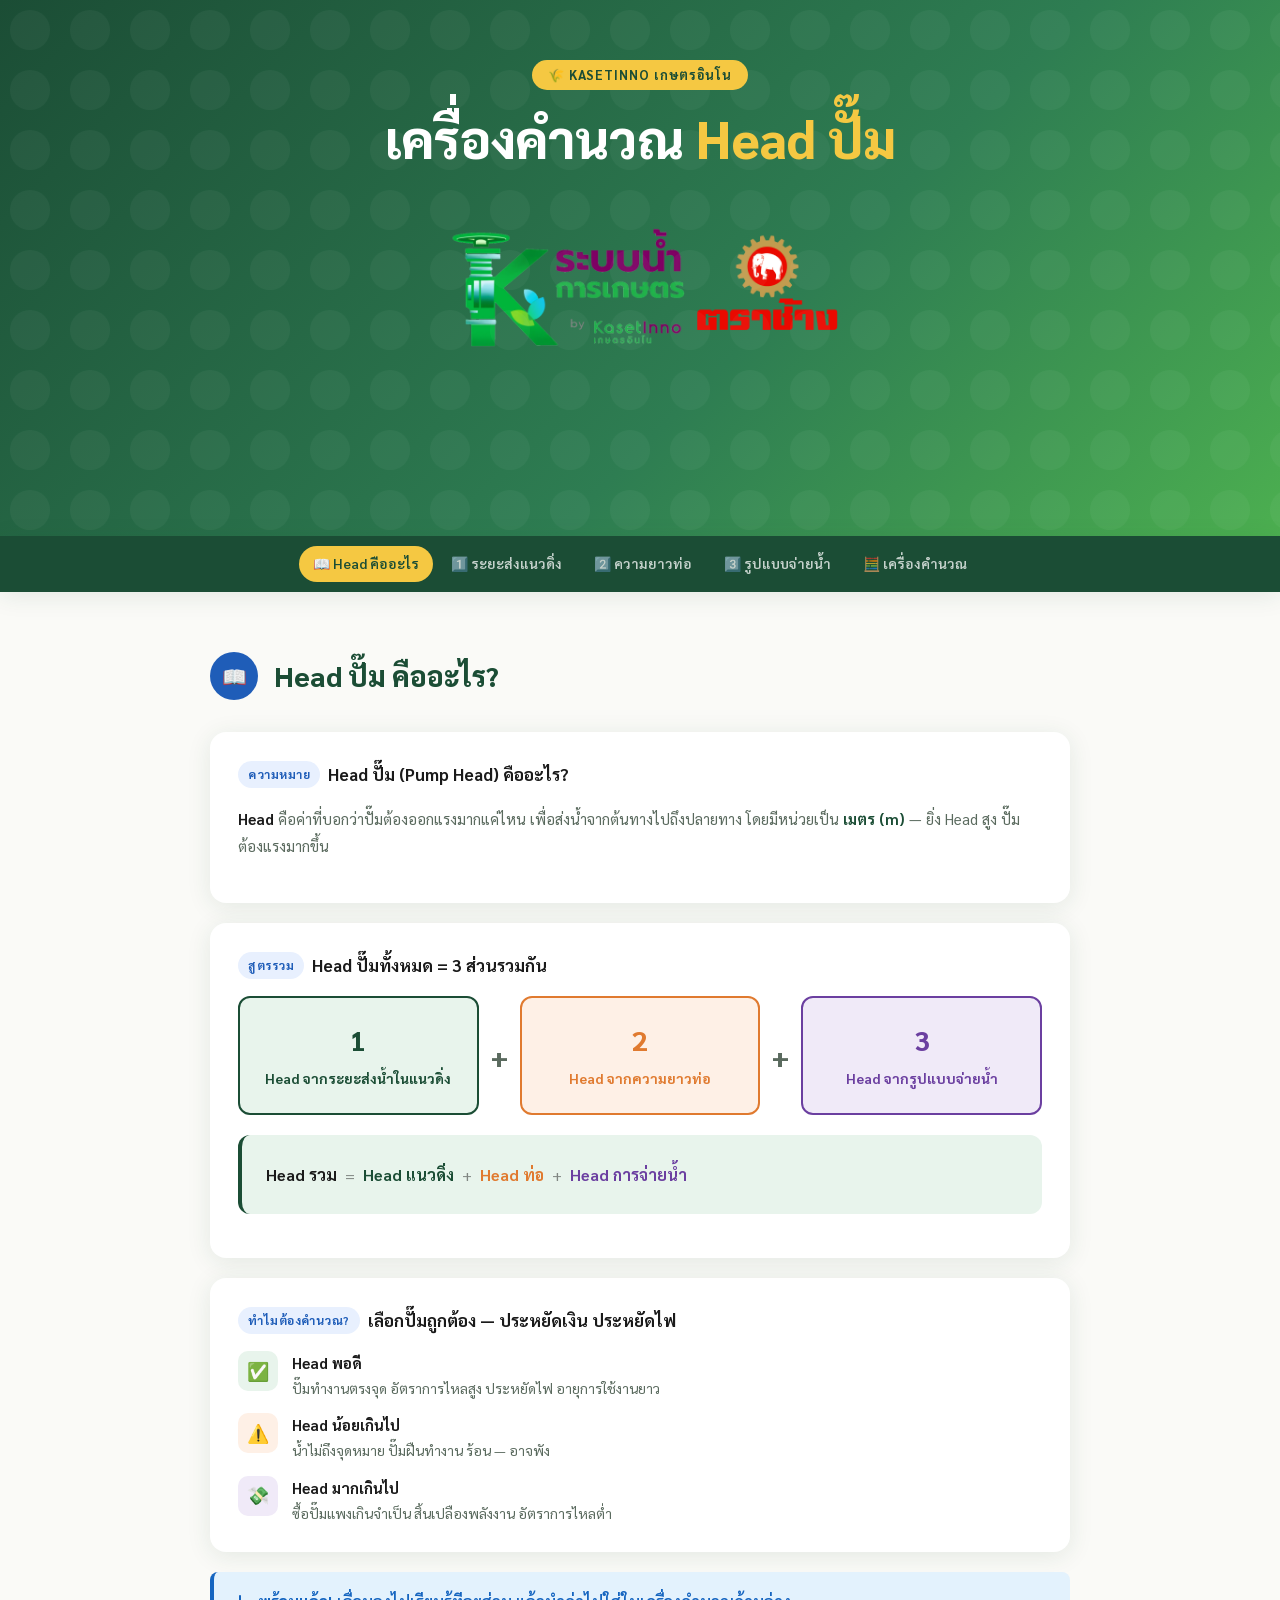
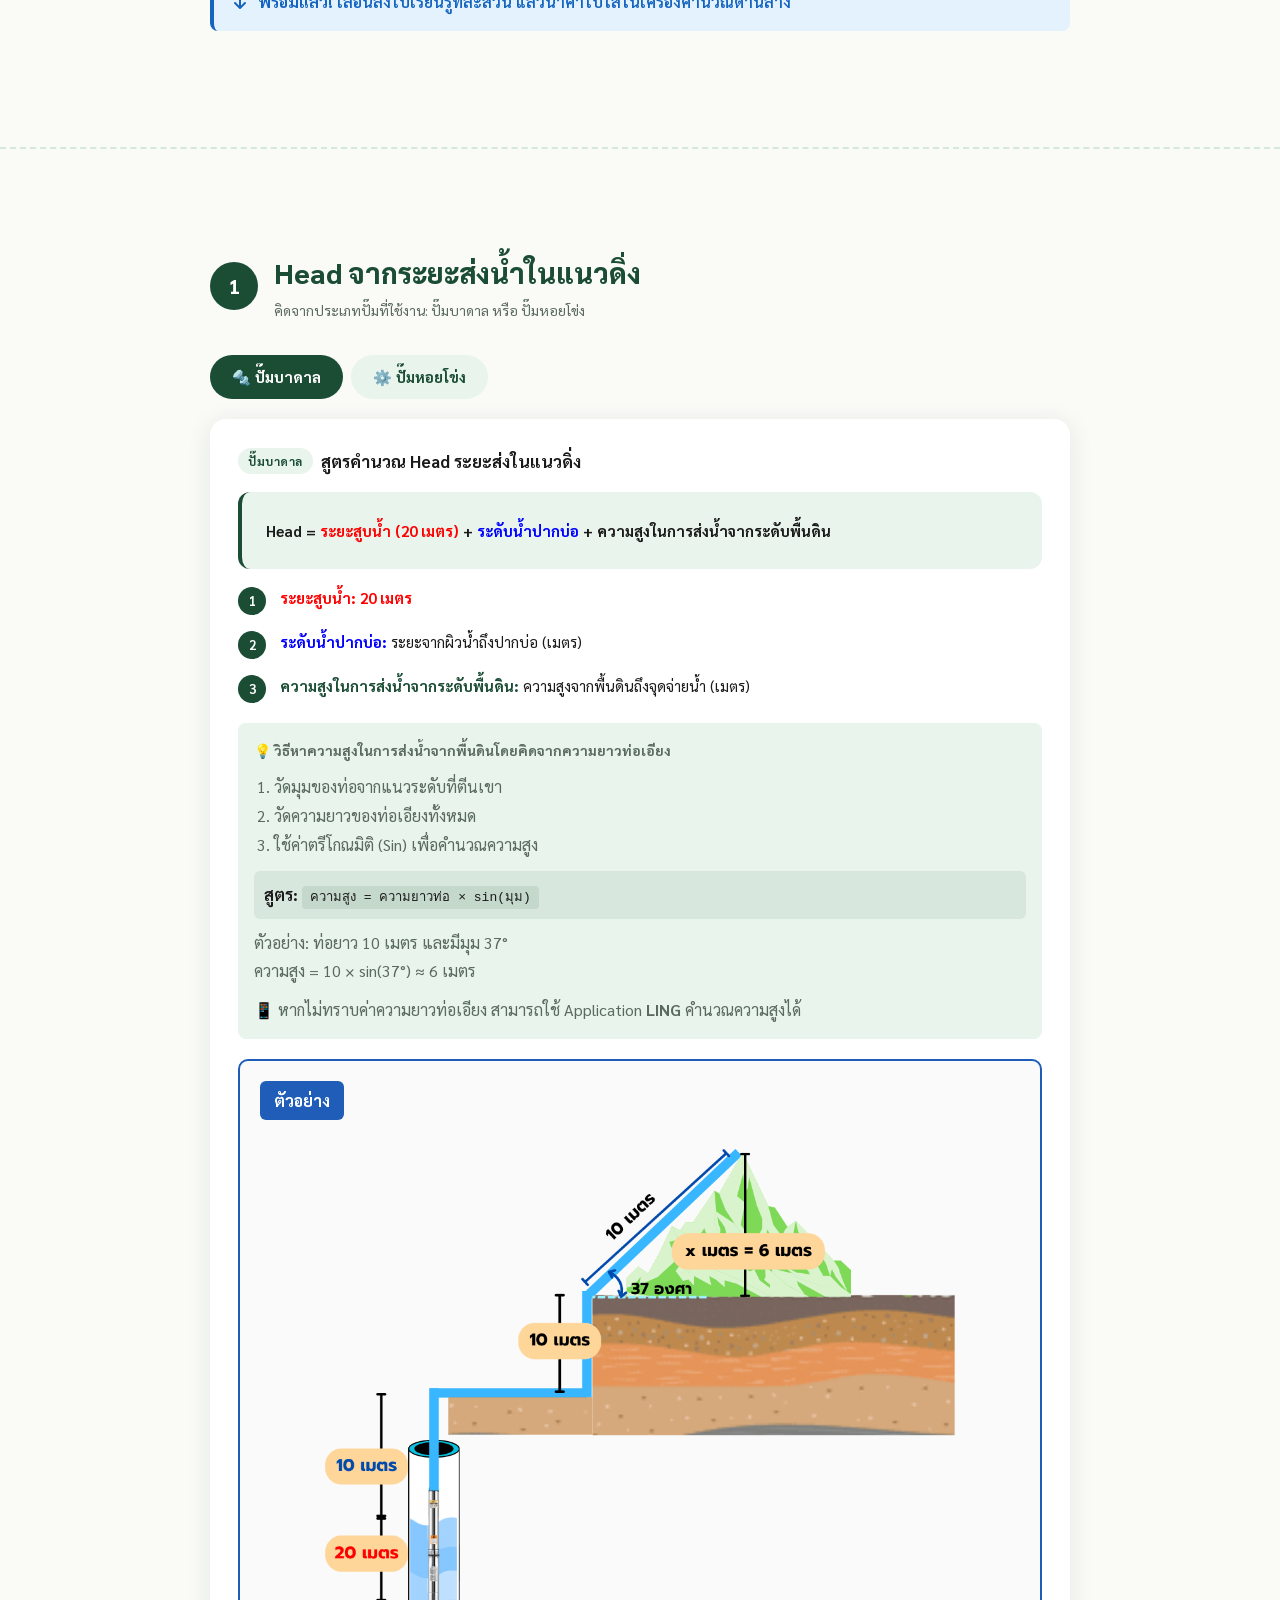
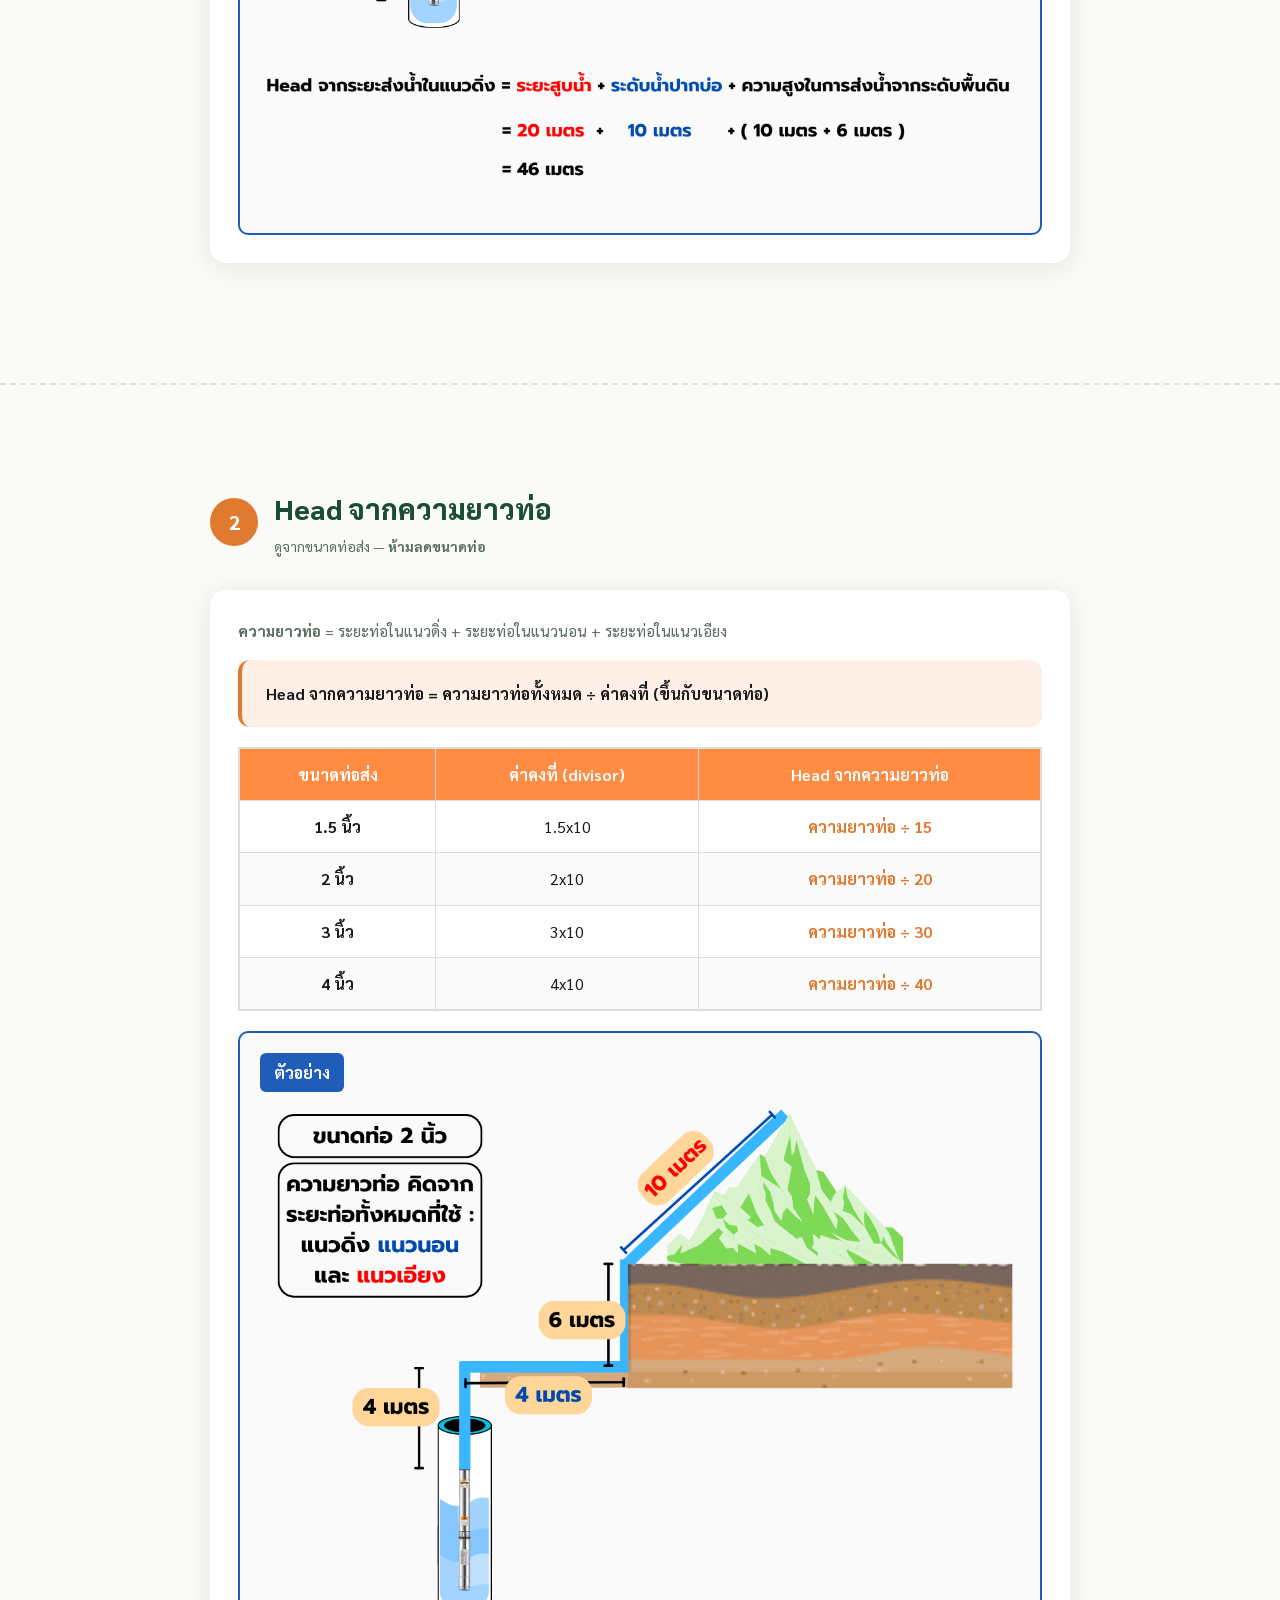
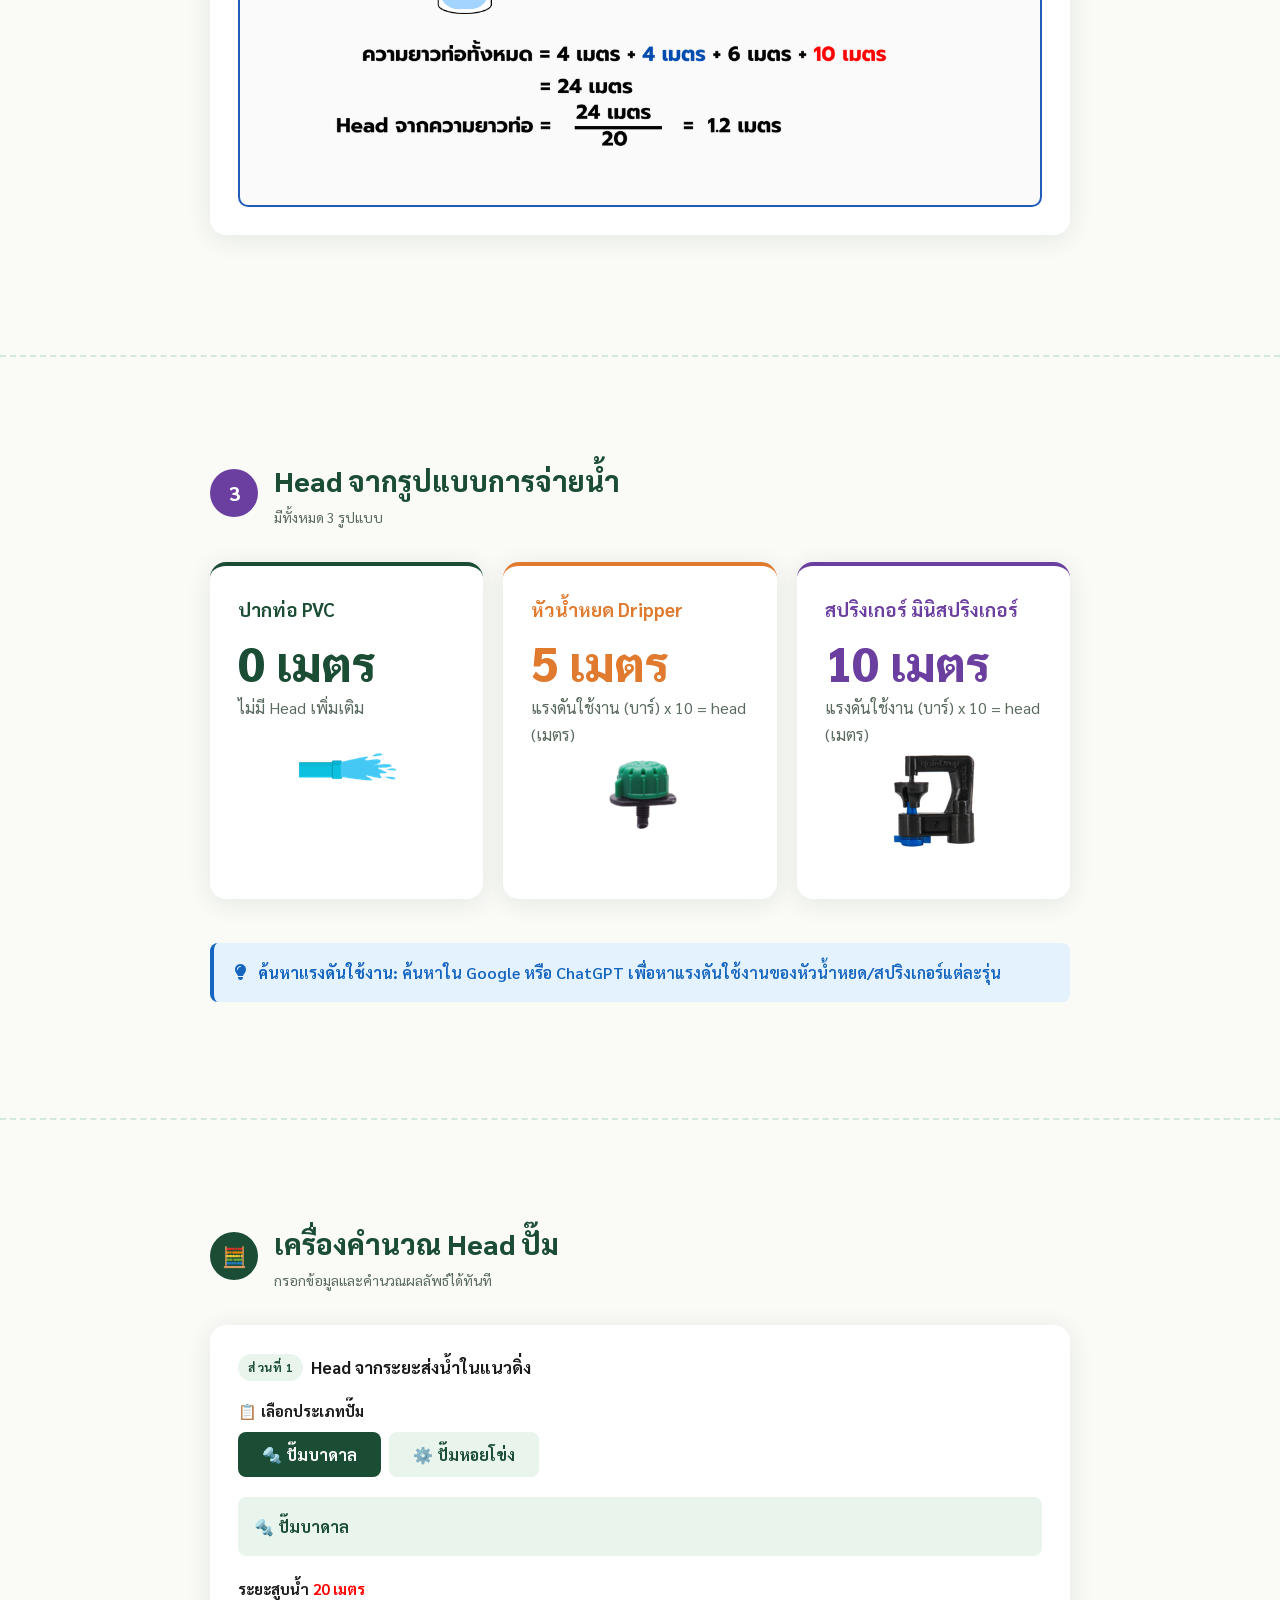
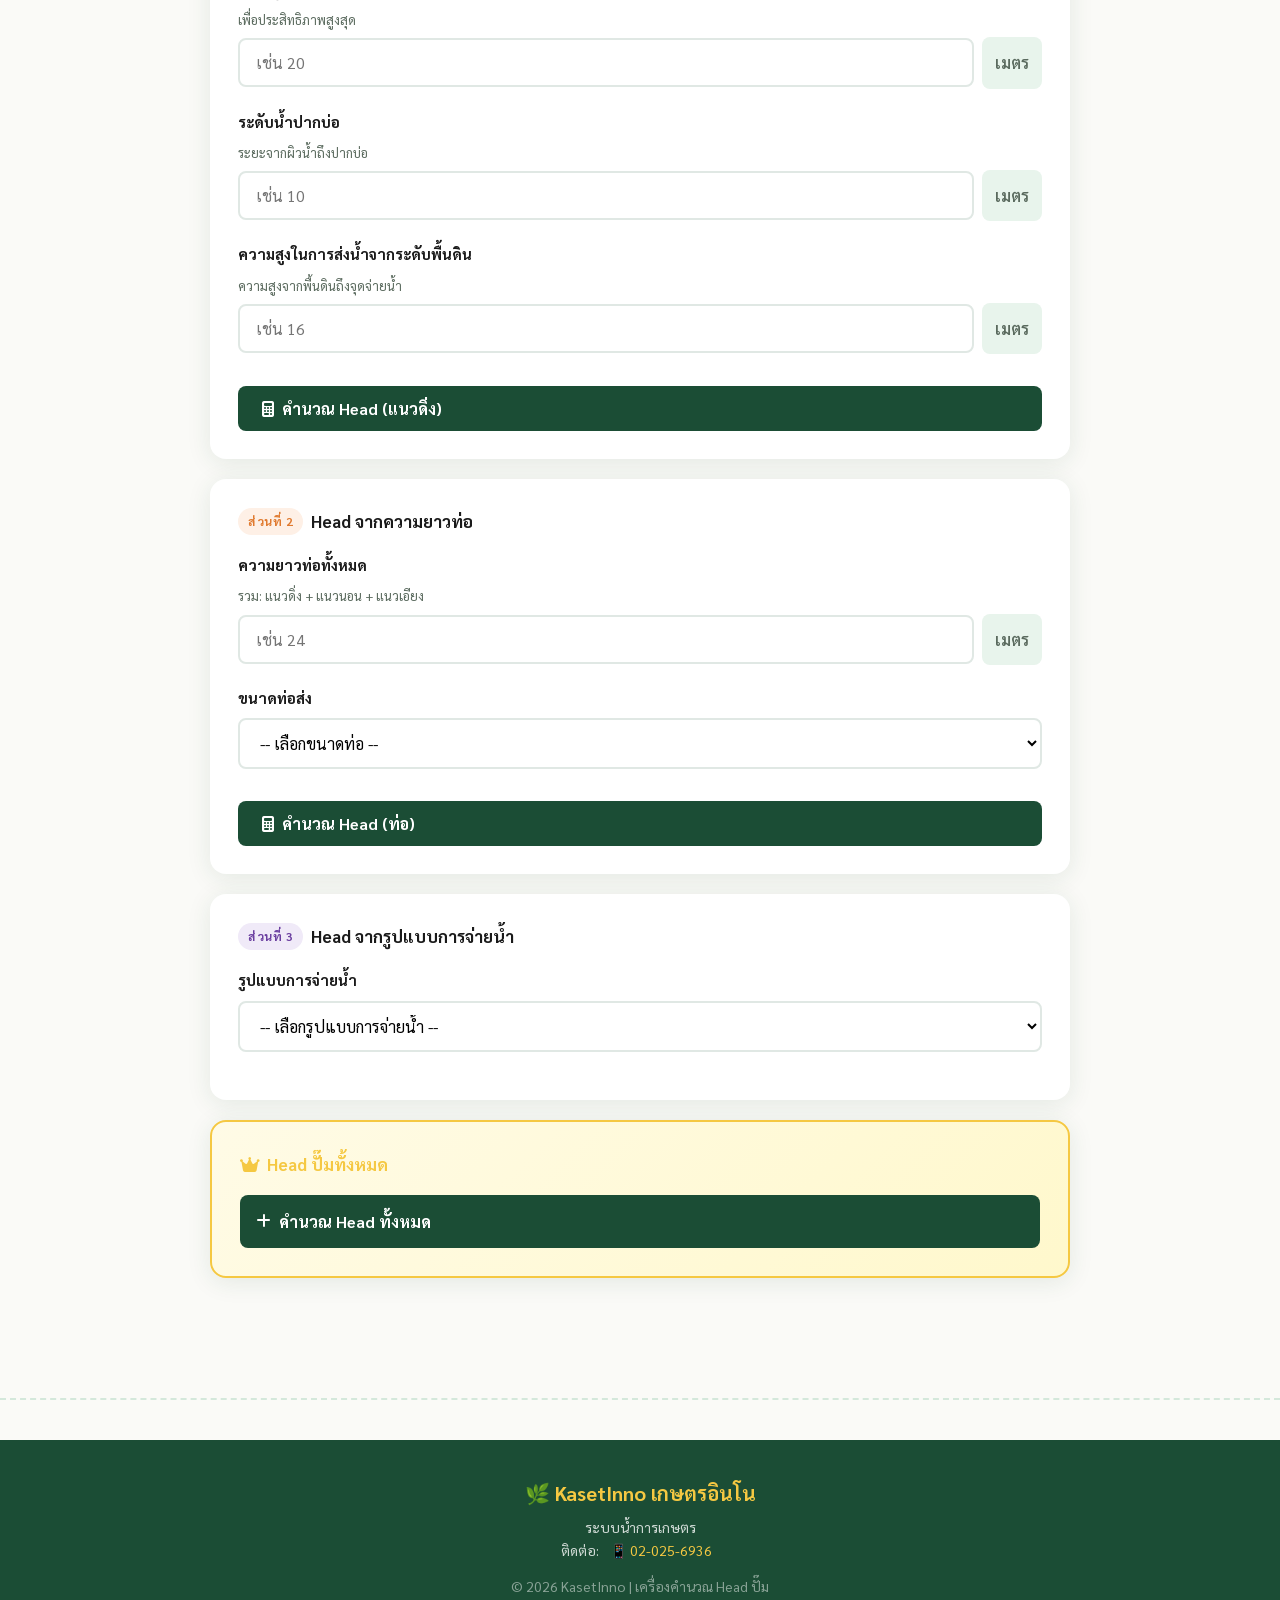
==== commit f15cd5e2: "Update index.html" ====
--- a/index.html
+++ b/index.html
@@ -2482,7 +2482,7 @@
     <header class="hero">
         <div class="hero-badge">🌾 KasetInno เกษตรอินโน</div>
         <h1>เครื่องคำนวณ <span>Head ปั๊ม</span></h1>
-        <img src="logo.png" alt="KasetInno logo" class="hero-logo">
+        <img src="./image/logo.png" alt="KasetInno logo" class="hero-logo">
     </header>
 
     <!-- STICKY NAV -->
